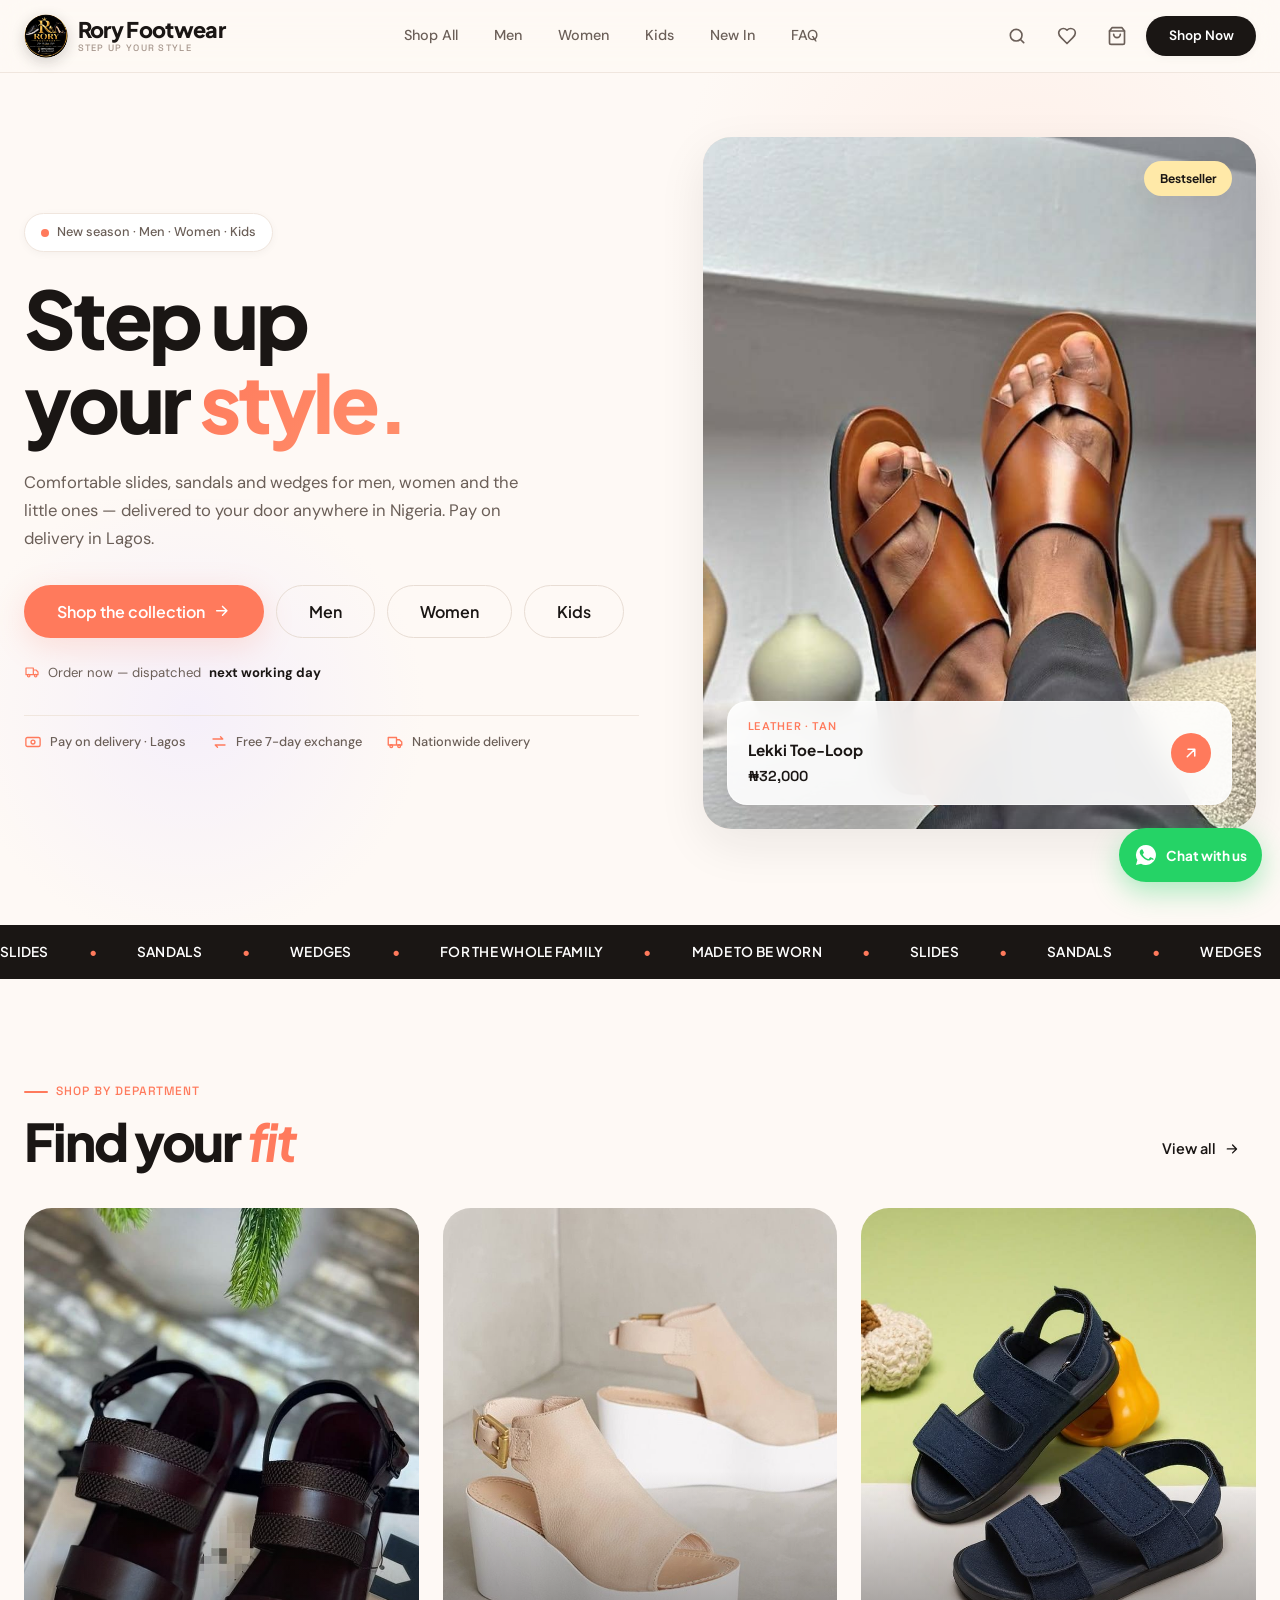
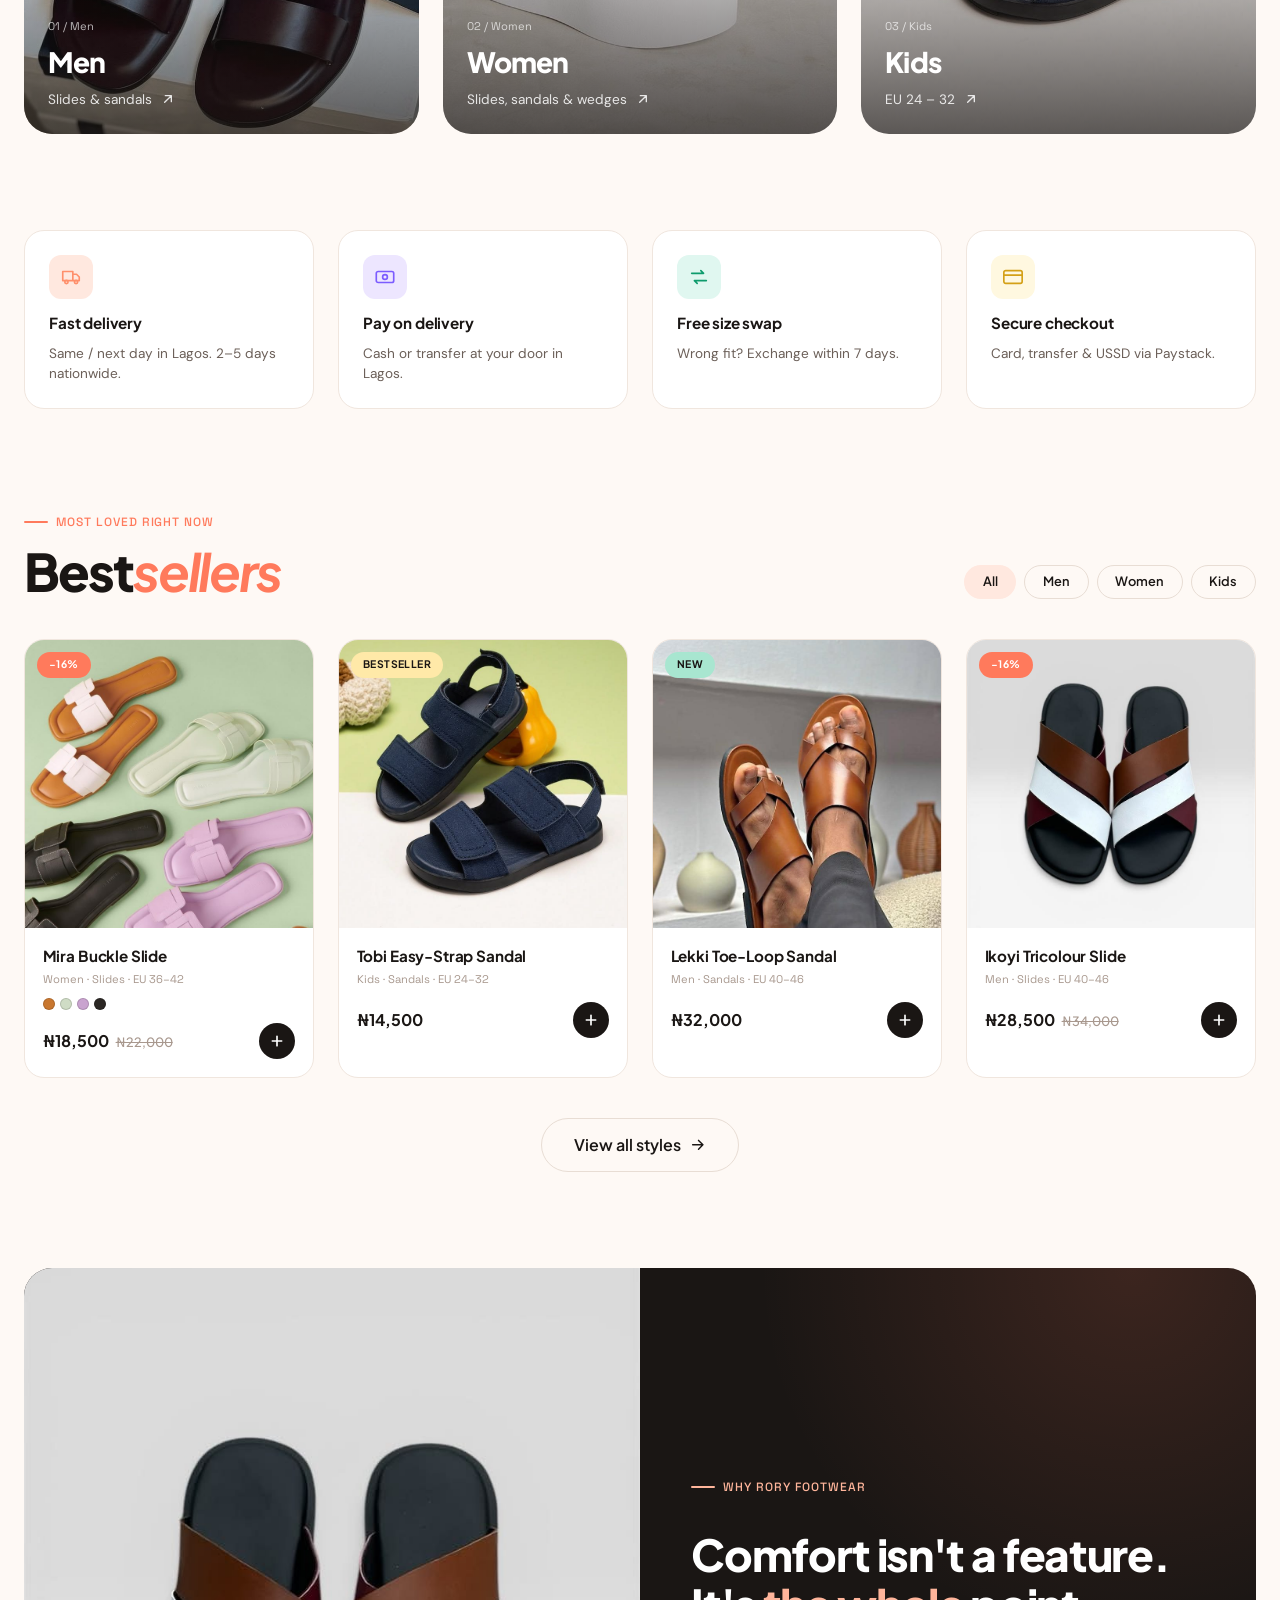
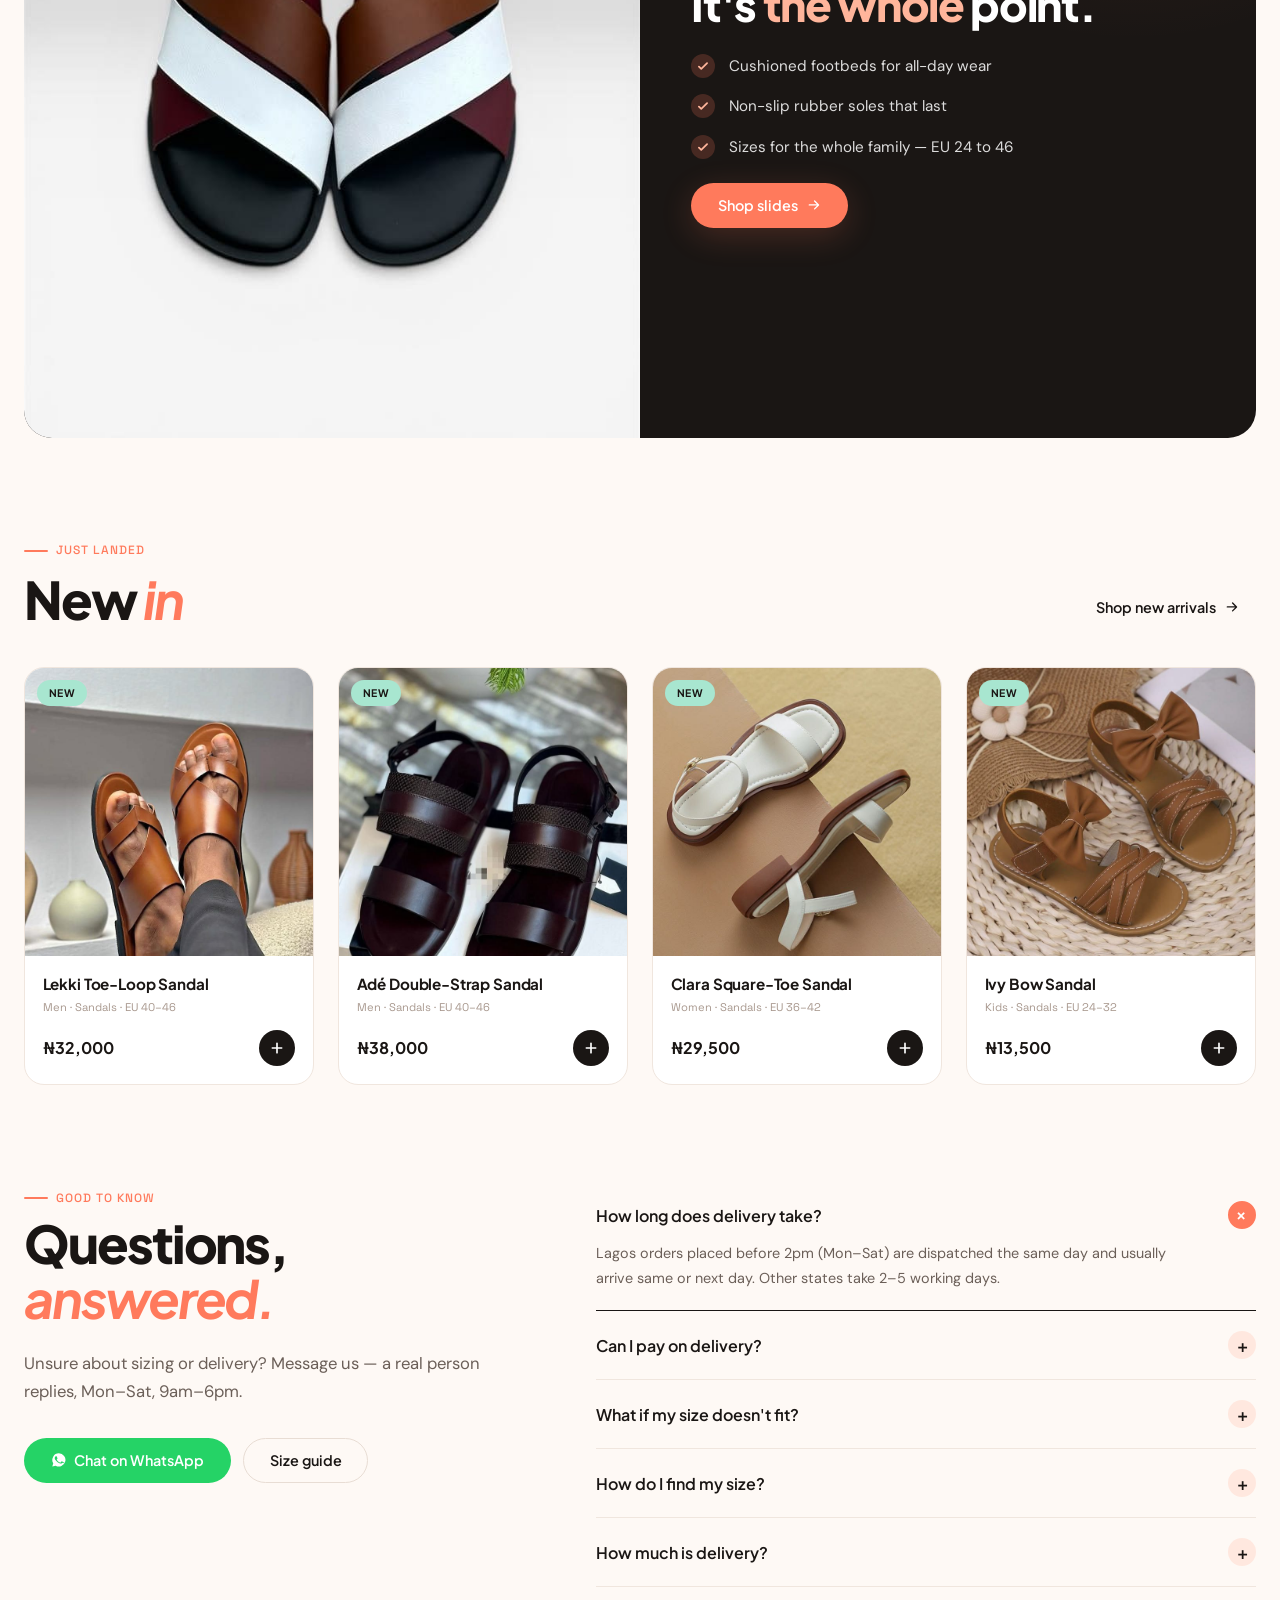
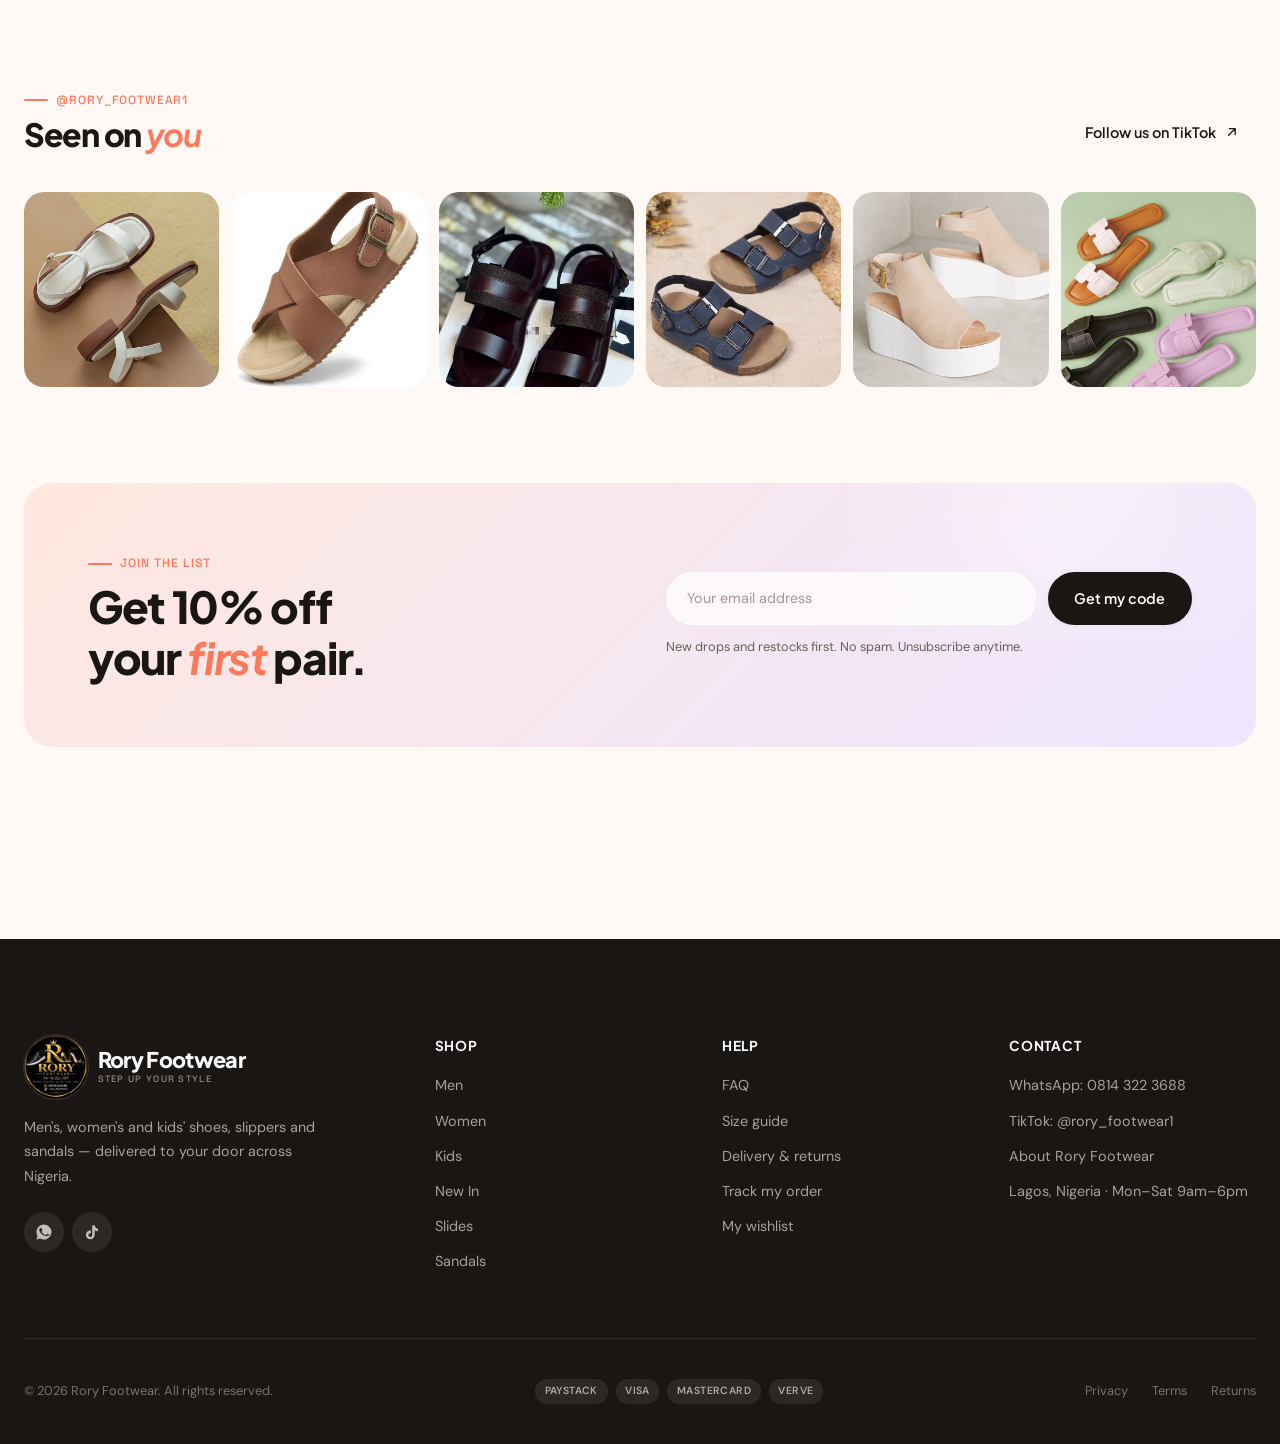
==== index.html @ bfbcd56b "doneee" ====
<!DOCTYPE html>
<html lang="en">
<head>
  <meta charset="utf-8">
  <meta name="viewport" content="width=device-width, initial-scale=1, viewport-fit=cover">
  <title>Rory Footwear — Step Up Your Style | Shoes, Slippers & Sandals in Lagos</title>
  <meta name="description" content="Rory Footwear — men's, women's and kids' shoes, slippers and sandals. Pay on delivery in Lagos, nationwide delivery and free 7-day size exchange.">
  <meta name="theme-color" content="#fef9f5">
  <meta property="og:title" content="Rory Footwear — Step Up Your Style">
  <meta property="og:description" content="Slides, sandals and wedges. Pay on delivery in Lagos.">
  <meta property="og:image" content="assets/img/logo-512.png">
  <link rel="icon" href="assets/img/favicon.png" type="image/png">
  <link rel="apple-touch-icon" href="assets/img/apple-touch-icon.png">
  <link rel="preconnect" href="https://fonts.googleapis.com">
  <link rel="preconnect" href="https://fonts.gstatic.com" crossorigin>
  <link href="https://fonts.googleapis.com/css2?family=Plus+Jakarta+Sans:wght@400;500;600;700;800&family=DM+Sans:ital,opsz,wght@0,9..40,300..700;1,9..40,300..700&family=Space+Grotesk:wght@400;500;600;700&display=swap" rel="stylesheet">
  <link rel="preload" as="image" href="assets/img/products/lekki-toeloop.jpg">
  <style>
    /* ============================================
       DESIGN TOKENS
       ============================================ */
    :root {
      /* Colors — warm, cute, modern */
      --bg: #fef9f5;
      --bg-alt: #fff5ee;
      --surface: #ffffff;
      --surface-hover: #fffaf7;
      --ink: #1a1614;
      --ink-soft: #6b5f58;
      --ink-muted: #a8988e;
      --rule: #f0e6de;
      --rule-strong: #e8ddd4;

      --peach: #ffb59b;
      --peach-soft: #ffe8df;
      --peach-deep: #ff8f6b;
      --coral: #ff7a5c;
      --coral-soft: #ffe3da;
      --lavender: #c9b6ff;
      --lavender-soft: #ede6ff;
      --mint: #a8e6d0;
      --mint-soft: #e0f7f0;
      --butter: #ffe9a8;
      --butter-soft: #fff8e0;

      --accent: var(--coral);
      --accent-hover: #ff6344;

      /* Typography */
      --font-display: 'Plus Jakarta Sans', sans-serif;
      --font-body: 'DM Sans', sans-serif;
      --font-mono: 'Space Grotesk', monospace;

      /* Spacing */
      --space-xs: 0.5rem;
      --space-sm: 1rem;
      --space-md: 1.5rem;
      --space-lg: 2.5rem;
      --space-xl: 4rem;
      --space-2xl: 6rem;

      /* Radii */
      --radius-sm: 0.75rem;
      --radius: 1.25rem;
      --radius-lg: 1.75rem;
      --radius-full: 999px;

      /* Shadows */
      --shadow-sm: 0 2px 8px rgba(26, 22, 20, 0.04);
      --shadow: 0 8px 24px rgba(26, 22, 20, 0.06);
      --shadow-lg: 0 16px 48px rgba(26, 22, 20, 0.08);
      --shadow-glow: 0 8px 32px rgba(255, 122, 92, 0.2);
    }

    /* ============================================
       RESET & BASE
       ============================================ */
    *, *::before, *::after {
      box-sizing: border-box;
      margin: 0;
      padding: 0;
    }

    html {
      scroll-behavior: smooth;
      -webkit-text-size-adjust: 100%;
    }

    body {
      font-family: var(--font-body);
      background: var(--bg);
      color: var(--ink);
      line-height: 1.6;
      -webkit-font-smoothing: antialiased;
      -moz-osx-font-smoothing: grayscale;
      overflow-x: hidden;
    }

    img {
      display: block;
      max-width: 100%;
      height: auto;
    }

    a {
      color: inherit;
      text-decoration: none;
    }

    button, input {
      font: inherit;
      color: inherit;
      border: none;
      background: none;
    }

    button { cursor: pointer; }

    ul { list-style: none; }

    .sr-only {
      position: absolute;
      width: 1px;
      height: 1px;
      padding: 0;
      margin: -1px;
      overflow: hidden;
      clip: rect(0,0,0,0);
      white-space: nowrap;
      border: 0;
    }

    .container {
      width: 100%;
      max-width: 1320px;
      margin: 0 auto;
      padding: 0 var(--space-md);
    }

    /* ============================================
       TYPOGRAPHY
       ============================================ */
    .display {
      font-family: var(--font-display);
      font-weight: 800;
      letter-spacing: -0.04em;
      line-height: 1.05;
    }

    .h1 { font-size: clamp(2.75rem, 7vw, 5.5rem); }
    .h2 { font-size: clamp(2rem, 4.5vw, 3.25rem); }
    .h3 { font-size: clamp(1.5rem, 3vw, 2rem); }

    .lead {
      font-size: clamp(1rem, 1.3vw, 1.15rem);
      color: var(--ink-soft);
      line-height: 1.7;
      max-width: 55ch;
    }

    .eyebrow {
      font-family: var(--font-mono);
      font-size: 0.75rem;
      font-weight: 500;
      letter-spacing: 0.08em;
      text-transform: uppercase;
      color: var(--accent);
      margin-bottom: 0.5rem;
      display: inline-flex;
      align-items: center;
      gap: 0.5rem;
    }

    .eyebrow::before {
      content: '';
      width: 1.5rem;
      height: 2px;
      background: var(--accent);
      border-radius: 1px;
    }

    em {
      font-family: var(--font-display);
      font-style: italic;
      font-weight: 700;
      color: var(--accent);
    }

    /* ============================================
       NAVBAR
       ============================================ */
    .navbar {
      position: sticky;
      top: 0;
      z-index: 100;
      background: rgba(254, 249, 245, 0.85);
      backdrop-filter: blur(20px) saturate(1.8);
      -webkit-backdrop-filter: blur(20px) saturate(1.8);
      border-bottom: 1px solid var(--rule);
      transition: box-shadow 0.3s;
    }

    .navbar.scrolled {
      box-shadow: var(--shadow-sm);
    }

    .nav-inner {
      display: flex;
      align-items: center;
      justify-content: space-between;
      height: 72px;
      max-width: 1320px;
      margin: 0 auto;
      padding: 0 var(--space-md);
    }

    .nav-brand {
      display: flex;
      align-items: center;
      gap: 0.6rem;
      font-family: var(--font-display);
      font-weight: 800;
      font-size: 1.35rem;
      letter-spacing: -0.03em;
      color: var(--ink);
    }

    .nav-brand-mark {
      width: 36px;
      height: 36px;
      border-radius: var(--radius-sm);
      background: linear-gradient(135deg, var(--coral), var(--peach));
      display: grid;
      place-items: center;
      color: #fff;
      font-size: 1rem;
      font-weight: 800;
      box-shadow: var(--shadow-glow);
    }

    .nav-links {
      display: flex;
      align-items: center;
      gap: 0.25rem;
    }

    .nav-link {
      padding: 0.5rem 1rem;
      border-radius: var(--radius-full);
      font-size: 0.9rem;
      font-weight: 500;
      color: var(--ink-soft);
      transition: all 0.2s;
      position: relative;
    }

    .nav-link:hover {
      color: var(--ink);
      background: var(--peach-soft);
    }

    .nav-link.active {
      color: var(--ink);
      font-weight: 600;
    }

    .nav-actions {
      display: flex;
      align-items: center;
      gap: 0.5rem;
    }

    .nav-icon-btn {
      width: 42px;
      height: 42px;
      border-radius: var(--radius-full);
      display: grid;
      place-items: center;
      color: var(--ink-soft);
      transition: all 0.2s;
      position: relative;
    }

    .nav-icon-btn:hover {
      background: var(--peach-soft);
      color: var(--ink);
    }

    .nav-cart-badge {
      position: absolute;
      top: 6px;
      right: 6px;
      width: 18px;
      height: 18px;
      border-radius: 50%;
      background: var(--coral);
      color: #fff;
      font-size: 0.6rem;
      font-weight: 700;
      display: grid;
      place-items: center;
      border: 2px solid var(--bg);
    }

    .nav-cta {
      padding: 0.6rem 1.4rem;
      border-radius: var(--radius-full);
      background: var(--ink);
      color: #fff;
      font-size: 0.85rem;
      font-weight: 600;
      transition: all 0.2s;
      box-shadow: var(--shadow-sm);
    }

    .nav-cta:hover {
      background: var(--accent);
      transform: translateY(-1px);
      box-shadow: var(--shadow-glow);
    }

    .nav-hamburger {
      display: none;
      width: 42px;
      height: 42px;
      border-radius: var(--radius-full);
      place-items: center;
      color: var(--ink);
      transition: background 0.2s;
    }

    .nav-hamburger:hover {
      background: var(--peach-soft);
    }

    /* Mobile nav */
    .nav-mobile {
      display: none;
      position: fixed;
      top: 72px;
      left: 0;
      right: 0;
      background: var(--surface);
      border-bottom: 1px solid var(--rule);
      padding: var(--space-md);
      flex-direction: column;
      gap: 0.25rem;
      box-shadow: var(--shadow-lg);
      z-index: 99;
      transform: translateY(-10px);
      opacity: 0;
      pointer-events: none;
      transition: all 0.25s;
    }

    .nav-mobile.open {
      transform: translateY(0);
      opacity: 1;
      pointer-events: auto;
    }

    .nav-mobile .nav-link {
      padding: 0.85rem 1rem;
      font-size: 1rem;
      border-radius: var(--radius-sm);
    }

    .nav-mobile .nav-cta {
      text-align: center;
      margin-top: 0.5rem;
      padding: 0.85rem;
    }

    /* ============================================
       BUTTONS
       ============================================ */
    .btn {
      display: inline-flex;
      align-items: center;
      justify-content: center;
      gap: 0.5rem;
      padding: 0.8rem 1.6rem;
      border-radius: var(--radius-full);
      font-family: var(--font-display);
      font-weight: 600;
      font-size: 0.9rem;
      border: 1.5px solid transparent;
      transition: all 0.25s cubic-bezier(0.34, 1.56, 0.64, 1);
      cursor: pointer;
      white-space: nowrap;
      line-height: 1.2;
    }

    .btn svg {
      width: 1.1em;
      height: 1.1em;
      flex-shrink: 0;
      transition: transform 0.25s;
    }

    .btn:hover svg {
      transform: translateX(3px);
    }

    .btn-primary {
      background: var(--ink);
      color: #fff;
      box-shadow: var(--shadow-sm);
    }

    .btn-primary:hover {
      background: var(--accent);
      transform: translateY(-2px);
      box-shadow: var(--shadow-glow);
    }

    .btn-accent {
      background: var(--coral);
      color: #fff;
      box-shadow: var(--shadow-glow);
    }

    .btn-accent:hover {
      background: var(--accent-hover);
      transform: translateY(-2px) scale(1.02);
    }

    .btn-outline {
      background: transparent;
      color: var(--ink);
      border-color: var(--rule-strong);
    }

    .btn-outline:hover {
      background: var(--ink);
      color: #fff;
      border-color: var(--ink);
      transform: translateY(-2px);
    }

    .btn-soft {
      background: var(--peach-soft);
      color: var(--ink);
    }

    .btn-soft:hover {
      background: var(--peach);
      transform: translateY(-2px);
    }

    .btn-lg {
      padding: 1rem 2rem;
      font-size: 1rem;
    }

    .btn-sm {
      padding: 0.5rem 1.1rem;
      font-size: 0.8rem;
    }

    /* ============================================
       HERO
       ============================================ */
    .hero {
      padding: var(--space-xl) 0 var(--space-2xl);
      position: relative;
      overflow: hidden;
    }

    .hero::before {
      content: '';
      position: absolute;
      top: -20%;
      right: -10%;
      width: 60%;
      height: 80%;
      background: radial-gradient(circle, var(--peach-soft) 0%, transparent 70%);
      opacity: 0.6;
      pointer-events: none;
      z-index: 0;
    }

    .hero::after {
      content: '';
      position: absolute;
      bottom: 0;
      left: -5%;
      width: 40%;
      height: 50%;
      background: radial-gradient(circle, var(--lavender-soft) 0%, transparent 70%);
      opacity: 0.5;
      pointer-events: none;
      z-index: 0;
    }

    .hero-grid {
      display: grid;
      grid-template-columns: 1fr 0.9fr;
      gap: clamp(2rem, 5vw, 5rem);
      align-items: center;
      position: relative;
      z-index: 1;
    }

    .hero-content {
      display: flex;
      flex-direction: column;
      gap: var(--space-md);
    }

    .hero-badge {
      display: inline-flex;
      align-items: center;
      gap: 0.5rem;
      padding: 0.5rem 1rem;
      border-radius: var(--radius-full);
      background: var(--surface);
      border: 1px solid var(--rule);
      font-size: 0.8rem;
      font-weight: 500;
      color: var(--ink-soft);
      box-shadow: var(--shadow-sm);
      width: fit-content;
    }

    .hero-badge-dot {
      width: 8px;
      height: 8px;
      border-radius: 50%;
      background: var(--coral);
      animation: pulse 2s infinite;
    }

    @keyframes pulse {
      0%, 100% { opacity: 1; transform: scale(1); }
      50% { opacity: 0.5; transform: scale(0.8); }
    }

    .hero-title {
      font-family: var(--font-display);
      font-weight: 800;
      font-size: clamp(2.75rem, 6.5vw, 5rem);
      line-height: 1.05;
      letter-spacing: -0.04em;
      color: var(--ink);
    }

    .hero-title .accent-word {
      background: linear-gradient(135deg, var(--coral), var(--peach-deep));
      -webkit-background-clip: text;
      -webkit-text-fill-color: transparent;
      background-clip: text;
    }

    .hero-subtitle {
      font-size: clamp(1rem, 1.3vw, 1.15rem);
      color: var(--ink-soft);
      line-height: 1.7;
      max-width: 48ch;
    }

    .hero-ctas {
      display: flex;
      flex-wrap: wrap;
      gap: 0.75rem;
      margin-top: var(--space-xs);
    }

    .hero-trust {
      display: flex;
      flex-wrap: wrap;
      gap: 1.5rem;
      padding-top: var(--space-sm);
      border-top: 1px solid var(--rule);
      margin-top: var(--space-xs);
    }

    .hero-trust-item {
      display: flex;
      align-items: center;
      gap: 0.5rem;
      font-size: 0.8rem;
      font-weight: 500;
      color: var(--ink-soft);
    }

    .hero-trust-item svg {
      width: 18px;
      height: 18px;
      color: var(--accent);
      flex-shrink: 0;
    }

    .hero-visual {
      position: relative;
    }

    .hero-image-wrap {
      position: relative;
      border-radius: var(--radius-lg);
      overflow: hidden;
      aspect-ratio: 4/5;
      background: var(--peach-soft);
      box-shadow: var(--shadow-lg);
    }

    .hero-image-wrap img {
      width: 100%;
      height: 100%;
      object-fit: cover;
      transition: transform 0.6s cubic-bezier(0.34, 1.56, 0.64, 1);
    }

    .hero-image-wrap:hover img {
      transform: scale(1.04);
    }

    .hero-float-card {
      position: absolute;
      bottom: 1.5rem;
      left: 1.5rem;
      right: 1.5rem;
      background: rgba(255, 255, 255, 0.9);
      backdrop-filter: blur(16px);
      -webkit-backdrop-filter: blur(16px);
      border-radius: var(--radius);
      padding: 1rem 1.25rem;
      display: flex;
      align-items: center;
      justify-content: space-between;
      box-shadow: var(--shadow);
      border: 1px solid rgba(255, 255, 255, 0.5);
    }

    .hero-float-card .info {
      display: flex;
      flex-direction: column;
      gap: 0.15rem;
    }

    .hero-float-card .label {
      font-size: 0.7rem;
      font-weight: 600;
      letter-spacing: 0.06em;
      text-transform: uppercase;
      color: var(--accent);
    }

    .hero-float-card .name {
      font-family: var(--font-display);
      font-weight: 700;
      font-size: 0.95rem;
      color: var(--ink);
    }

    .hero-float-card .price {
      font-family: var(--font-mono);
      font-weight: 600;
      font-size: 0.9rem;
      color: var(--ink);
    }

    .hero-float-card .go-btn {
      width: 40px;
      height: 40px;
      border-radius: 50%;
      background: var(--coral);
      color: #fff;
      display: grid;
      place-items: center;
      transition: all 0.2s;
      flex-shrink: 0;
    }

    .hero-float-card .go-btn:hover {
      background: var(--accent-hover);
      transform: scale(1.1) rotate(-45deg);
    }

    .hero-floating-badge {
      position: absolute;
      top: 1.5rem;
      right: 1.5rem;
      padding: 0.5rem 1rem;
      border-radius: var(--radius-full);
      background: var(--butter);
      color: var(--ink);
      font-family: var(--font-display);
      font-weight: 700;
      font-size: 0.75rem;
      box-shadow: var(--shadow);
      animation: float 3s ease-in-out infinite;
    }

    @keyframes float {
      0%, 100% { transform: translateY(0); }
      50% { transform: translateY(-6px); }
    }

    /* ============================================
       MARQUEE BAND
       ============================================ */
    .marquee {
      background: var(--ink);
      color: #fff;
      padding: 0.9rem 0;
      overflow: hidden;
      white-space: nowrap;
      position: relative;
    }

    .marquee-track {
      display: inline-flex;
      gap: 2.5rem;
      animation: marquee 30s linear infinite;
      padding-right: 2.5rem;
      font-family: var(--font-display);
      font-weight: 600;
      font-size: 0.85rem;
      letter-spacing: 0.02em;
      text-transform: uppercase;
    }

    .marquee-track .dot {
      color: var(--coral);
    }

    @keyframes marquee {
      0% { transform: translateX(0); }
      100% { transform: translateX(-50%); }
    }

    /* ============================================
       SECTION HEADERS
       ============================================ */
    .section {
      padding: var(--space-2xl) 0;
    }

    .section-header {
      display: flex;
      flex-wrap: wrap;
      justify-content: space-between;
      align-items: flex-end;
      gap: var(--space-md);
      margin-bottom: var(--space-lg);
    }

    .section-header .h2 {
      margin-top: 0.25rem;
    }

    .link-arrow {
      display: inline-flex;
      align-items: center;
      gap: 0.5rem;
      font-family: var(--font-display);
      font-weight: 600;
      font-size: 0.9rem;
      color: var(--ink);
      padding: 0.5rem 1rem;
      border-radius: var(--radius-full);
      transition: all 0.2s;
    }

    .link-arrow:hover {
      background: var(--peach-soft);
      gap: 0.75rem;
    }

    .link-arrow svg {
      width: 1.1em;
      height: 1.1em;
    }

    /* ============================================
       CATEGORIES
       ============================================ */
    .cats-grid {
      display: grid;
      grid-template-columns: repeat(3, 1fr);
      gap: var(--space-md);
    }

    .cat-card {
      position: relative;
      border-radius: var(--radius-lg);
      overflow: hidden;
      aspect-ratio: 3/4;
      background: var(--peach-soft);
      display: block;
      transition: transform 0.3s cubic-bezier(0.34, 1.56, 0.64, 1);
    }

    .cat-card:hover {
      transform: translateY(-6px);
    }

    .cat-card img {
      width: 100%;
      height: 100%;
      object-fit: cover;
      transition: transform 0.5s;
    }

    .cat-card:hover img {
      transform: scale(1.06);
    }

    .cat-overlay {
      position: absolute;
      inset: 0;
      background: linear-gradient(to top, rgba(26, 22, 20, 0.7) 0%, transparent 50%);
      display: flex;
      flex-direction: column;
      justify-content: flex-end;
      padding: 1.5rem;
      color: #fff;
    }

    .cat-overlay .num {
      font-family: var(--font-mono);
      font-size: 0.7rem;
      opacity: 0.7;
      margin-bottom: 0.25rem;
    }

    .cat-overlay h3 {
      font-family: var(--font-display);
      font-weight: 800;
      font-size: 1.75rem;
      letter-spacing: -0.03em;
      margin-bottom: 0.25rem;
    }

    .cat-overlay .sub {
      font-size: 0.85rem;
      opacity: 0.85;
      display: flex;
      align-items: center;
      gap: 0.5rem;
    }

    .cat-overlay .sub svg {
      width: 16px;
      height: 16px;
      transition: transform 0.2s;
    }

    .cat-card:hover .sub svg {
      transform: translateX(4px);
    }

    /* ============================================
       PROPS
       ============================================ */
    .props-grid {
      display: grid;
      grid-template-columns: repeat(4, 1fr);
      gap: var(--space-md);
    }

    .prop-card {
      background: var(--surface);
      border-radius: var(--radius);
      padding: 1.5rem;
      display: flex;
      flex-direction: column;
      gap: 0.5rem;
      border: 1px solid var(--rule);
      transition: all 0.25s;
    }

    .prop-card:hover {
      transform: translateY(-4px);
      box-shadow: var(--shadow);
      border-color: var(--peach);
    }

    .prop-icon {
      width: 44px;
      height: 44px;
      border-radius: var(--radius-sm);
      display: grid;
      place-items: center;
      margin-bottom: 0.25rem;
    }

    .prop-icon svg {
      width: 22px;
      height: 22px;
    }

    .prop-icon.peach { background: var(--peach-soft); color: var(--peach-deep); }
    .prop-icon.lavender { background: var(--lavender-soft); color: #7c5cff; }
    .prop-icon.mint { background: var(--mint-soft); color: #0d9b6c; }
    .prop-icon.butter { background: var(--butter-soft); color: #d4a017; }

    .prop-card h4 {
      font-family: var(--font-display);
      font-weight: 700;
      font-size: 0.95rem;
      letter-spacing: -0.01em;
    }

    .prop-card p {
      font-size: 0.85rem;
      color: var(--ink-soft);
      line-height: 1.5;
    }

    /* ============================================
       PRODUCT CARDS
       ============================================ */
    .products-grid {
      display: grid;
      grid-template-columns: repeat(4, 1fr);
      gap: var(--space-md);
    }

    .product-card {
      background: var(--surface);
      border-radius: var(--radius);
      overflow: hidden;
      border: 1px solid var(--rule);
      transition: all 0.3s cubic-bezier(0.34, 1.56, 0.64, 1);
      display: flex;
      flex-direction: column;
    }

    .product-card:hover {
      transform: translateY(-6px);
      box-shadow: var(--shadow-lg);
      border-color: var(--peach);
    }

    .product-media {
      position: relative;
      aspect-ratio: 1;
      overflow: hidden;
      background: var(--peach-soft);
    }

    .product-media img {
      width: 100%;
      height: 100%;
      object-fit: cover;
      transition: transform 0.5s;
    }

    .product-card:hover .product-media img {
      transform: scale(1.06);
    }

    .product-tag {
      position: absolute;
      top: 0.75rem;
      left: 0.75rem;
      padding: 0.3rem 0.75rem;
      border-radius: var(--radius-full);
      font-family: var(--font-display);
      font-size: 0.65rem;
      font-weight: 700;
      letter-spacing: 0.04em;
      text-transform: uppercase;
      background: var(--butter);
      color: var(--ink);
    }

    .product-tag.new { background: var(--mint); }
    .product-tag.hot { background: var(--coral); color: #fff; }

    .product-wish {
      position: absolute;
      top: 0.75rem;
      right: 0.75rem;
      width: 36px;
      height: 36px;
      border-radius: 50%;
      background: rgba(255, 255, 255, 0.9);
      backdrop-filter: blur(8px);
      display: grid;
      place-items: center;
      color: var(--ink-soft);
      transition: all 0.2s;
      opacity: 0;
      transform: translateY(-4px);
    }

    .product-card:hover .product-wish {
      opacity: 1;
      transform: translateY(0);
    }

    .product-wish:hover {
      background: var(--coral);
      color: #fff;
      transform: scale(1.1);
    }

    .product-info {
      padding: 1rem 1.1rem 1.15rem;
      display: flex;
      flex-direction: column;
      gap: 0.2rem;
      flex: 1;
    }

    .product-name {
      font-family: var(--font-display);
      font-weight: 700;
      font-size: 0.95rem;
      letter-spacing: -0.01em;
      color: var(--ink);
    }

    .product-meta {
      font-family: var(--font-mono);
      font-size: 0.7rem;
      color: var(--ink-muted);
    }

    .product-bottom {
      display: flex;
      align-items: center;
      justify-content: space-between;
      margin-top: 0.6rem;
    }

    .product-price {
      font-family: var(--font-display);
      font-weight: 700;
      font-size: 1rem;
      color: var(--ink);
    }

    .product-add {
      width: 36px;
      height: 36px;
      border-radius: 50%;
      background: var(--ink);
      color: #fff;
      display: grid;
      place-items: center;
      transition: all 0.2s;
    }

    .product-add:hover {
      background: var(--coral);
      transform: scale(1.1) rotate(90deg);
    }

    /* ============================================
       FEATURE / MANIFESTO
       ============================================ */
    .feature {
      background: var(--ink);
      border-radius: var(--radius-lg);
      overflow: hidden;
      display: grid;
      grid-template-columns: 1fr 1fr;
      align-items: center;
      color: #fff;
      position: relative;
    }

    .feature::before {
      content: '';
      position: absolute;
      top: -50%;
      right: -20%;
      width: 60%;
      height: 100%;
      background: radial-gradient(circle, rgba(255, 122, 92, 0.15) 0%, transparent 70%);
      pointer-events: none;
    }

    .feature-media {
      aspect-ratio: 4/5;
      overflow: hidden;
    }

    .feature-media img {
      width: 100%;
      height: 100%;
      object-fit: cover;
    }

    .feature-copy {
      padding: clamp(2rem, 4vw, 3.5rem);
      display: flex;
      flex-direction: column;
      gap: var(--space-md);
      position: relative;
      z-index: 1;
    }

    .feature-copy .eyebrow {
      color: var(--peach);
    }

    .feature-copy .eyebrow::before {
      background: var(--peach);
    }

    .feature-quote {
      font-family: var(--font-display);
      font-weight: 800;
      font-size: clamp(1.75rem, 3.5vw, 2.75rem);
      line-height: 1.15;
      letter-spacing: -0.03em;
    }

    .feature-quote .highlight {
      color: var(--peach);
    }

    .feature-list {
      display: flex;
      flex-direction: column;
      gap: 1rem;
    }

    .feature-list li {
      display: flex;
      align-items: center;
      gap: 0.85rem;
      font-size: 0.95rem;
      color: rgba(255, 255, 255, 0.85);
    }

    .feature-list .check {
      width: 24px;
      height: 24px;
      border-radius: 50%;
      background: rgba(255, 122, 92, 0.2);
      display: grid;
      place-items: center;
      flex-shrink: 0;
      color: var(--peach);
    }

    .feature-list .check svg {
      width: 14px;
      height: 14px;
    }

    /* ============================================
       FAQ
       ============================================ */
    .faq-split {
      display: grid;
      grid-template-columns: 1fr 1.3fr;
      gap: clamp(2rem, 5vw, 4rem);
      align-items: start;
    }

    .faq-list {
      display: flex;
      flex-direction: column;
    }

    .faq-item {
      border-bottom: 1px solid var(--rule);
      padding: 1.25rem 0;
      transition: border-color 0.2s;
    }

    .faq-item[open] {
      border-color: var(--ink);
    }

    .faq-item summary {
      display: flex;
      align-items: center;
      justify-content: space-between;
      gap: 1rem;
      font-family: var(--font-display);
      font-weight: 600;
      font-size: 1rem;
      cursor: pointer;
      list-style: none;
      color: var(--ink);
    }

    .faq-item summary::-webkit-details-marker { display: none; }

    .faq-item summary .plus {
      width: 28px;
      height: 28px;
      border-radius: 50%;
      background: var(--peach-soft);
      display: grid;
      place-items: center;
      flex-shrink: 0;
      transition: all 0.25s;
      color: var(--ink);
      font-size: 1.1rem;
      line-height: 1;
    }

    .faq-item[open] summary .plus {
      background: var(--coral);
      color: #fff;
      transform: rotate(45deg);
    }

    .faq-item p {
      margin-top: 0.75rem;
      color: var(--ink-soft);
      font-size: 0.9rem;
      line-height: 1.7;
      max-width: 60ch;
    }

    /* ============================================
       UGC
       ============================================ */
    .ugc-grid {
      display: grid;
      grid-template-columns: repeat(6, 1fr);
      gap: 0.75rem;
    }

    .ugc-item {
      border-radius: var(--radius);
      overflow: hidden;
      aspect-ratio: 1;
      background: var(--peach-soft);
      position: relative;
      display: block;
    }

    .ugc-item img {
      width: 100%;
      height: 100%;
      object-fit: cover;
      transition: transform 0.4s;
    }

    .ugc-item:hover img {
      transform: scale(1.08);
    }

    .ugc-item::after {
      content: '';
      position: absolute;
      inset: 0;
      background: rgba(26, 22, 20, 0.2);
      opacity: 0;
      transition: opacity 0.3s;
    }

    .ugc-item:hover::after {
      opacity: 1;
    }

    .ugc-item .ig-icon {
      position: absolute;
      bottom: 0.75rem;
      right: 0.75rem;
      width: 28px;
      height: 28px;
      color: #fff;
      opacity: 0;
      transform: translateY(4px);
      transition: all 0.3s;
      z-index: 1;
    }

    .ugc-item:hover .ig-icon {
      opacity: 1;
      transform: translateY(0);
    }

    /* ============================================
       NEWSLETTER
       ============================================ */
    .newsletter {
      background: linear-gradient(135deg, var(--peach-soft) 0%, var(--lavender-soft) 100%);
      border-radius: var(--radius-lg);
      padding: clamp(2rem, 5vw, 4rem);
      display: grid;
      grid-template-columns: 1fr 1fr;
      gap: clamp(2rem, 4vw, 4rem);
      align-items: center;
      position: relative;
      overflow: hidden;
    }

    .newsletter::before {
      content: '';
      position: absolute;
      top: -40%;
      right: -10%;
      width: 50%;
      height: 100%;
      background: radial-gradient(circle, rgba(255, 255, 255, 0.4) 0%, transparent 70%);
      pointer-events: none;
    }

    .newsletter-content {
      position: relative;
      z-index: 1;
    }

    .newsletter h2 {
      font-family: var(--font-display);
      font-weight: 800;
      font-size: clamp(1.75rem, 3.5vw, 2.75rem);
      line-height: 1.15;
      letter-spacing: -0.03em;
      color: var(--ink);
    }

    .newsletter h2 em {
      color: var(--coral);
    }

    .newsletter-form-wrap {
      position: relative;
      z-index: 1;
    }

    .newsletter-form {
      display: flex;
      gap: 0.75rem;
      margin-bottom: 0.75rem;
    }

    .newsletter-input {
      flex: 1;
      padding: 0.9rem 1.3rem;
      border-radius: var(--radius-full);
      border: 1.5px solid rgba(255, 255, 255, 0.6);
      background: rgba(255, 255, 255, 0.7);
      backdrop-filter: blur(8px);
      font-size: 0.9rem;
      outline: none;
      transition: all 0.2s;
      color: var(--ink);
    }

    .newsletter-input::placeholder {
      color: var(--ink-muted);
    }

    .newsletter-input:focus {
      border-color: var(--coral);
      background: #fff;
      box-shadow: 0 0 0 4px rgba(255, 122, 92, 0.15);
    }

    .newsletter-note {
      font-size: 0.8rem;
      color: var(--ink-soft);
    }

    /* ============================================
       FOOTER
       ============================================ */
    .footer {
      background: var(--ink);
      color: rgba(255, 255, 255, 0.8);
      padding: var(--space-2xl) 0 var(--space-lg);
      margin-top: var(--space-2xl);
    }

    .footer-grid {
      display: grid;
      grid-template-columns: 1.5fr 1fr 1fr 1fr;
      gap: var(--space-lg);
      margin-bottom: var(--space-xl);
    }

    .footer-brand {
      display: flex;
      flex-direction: column;
      gap: var(--space-sm);
    }

    .footer-brand .nav-brand {
      color: #fff;
    }

    .footer-brand p {
      font-size: 0.9rem;
      color: rgba(255, 255, 255, 0.6);
      line-height: 1.7;
      max-width: 30ch;
    }

    .footer-socials {
      display: flex;
      gap: 0.5rem;
      margin-top: 0.5rem;
    }

    .footer-social {
      width: 40px;
      height: 40px;
      border-radius: 50%;
      background: rgba(255, 255, 255, 0.08);
      display: grid;
      place-items: center;
      transition: all 0.2s;
      color: rgba(255, 255, 255, 0.7);
    }

    .footer-social:hover {
      background: var(--coral);
      color: #fff;
      transform: translateY(-3px);
    }

    .footer-social svg {
      width: 18px;
      height: 18px;
    }

    .footer-col h4 {
      font-family: var(--font-display);
      font-weight: 700;
      font-size: 0.85rem;
      letter-spacing: 0.06em;
      text-transform: uppercase;
      color: #fff;
      margin-bottom: 1rem;
    }

    .footer-col ul {
      display: flex;
      flex-direction: column;
      gap: 0.6rem;
    }

    .footer-col a {
      font-size: 0.9rem;
      color: rgba(255, 255, 255, 0.6);
      transition: color 0.2s;
      display: inline-flex;
      align-items: center;
      gap: 0.4rem;
    }

    .footer-col a:hover {
      color: var(--peach);
    }

    .footer-bottom {
      display: flex;
      flex-wrap: wrap;
      justify-content: space-between;
      align-items: center;
      gap: 1rem;
      padding-top: var(--space-lg);
      border-top: 1px solid rgba(255, 255, 255, 0.1);
      font-size: 0.8rem;
      color: rgba(255, 255, 255, 0.4);
    }

    .footer-bottom-links {
      display: flex;
      gap: 1.5rem;
    }

    .footer-bottom-links a {
      color: rgba(255, 255, 255, 0.4);
      transition: color 0.2s;
    }

    .footer-bottom-links a:hover {
      color: var(--peach);
    }

    .payment-badges {
      display: flex;
      gap: 0.5rem;
      align-items: center;
    }

    .payment-badge {
      padding: 0.25rem 0.6rem;
      border-radius: var(--radius-sm);
      background: rgba(255, 255, 255, 0.08);
      font-size: 0.65rem;
      font-weight: 600;
      letter-spacing: 0.04em;
      color: rgba(255, 255, 255, 0.6);
    }

    /* ============================================
       RESPONSIVE
       ============================================ */
    @media (max-width: 1024px) {
      .hero-grid { grid-template-columns: 1fr; gap: var(--space-lg); }
      .hero-visual { max-width: 520px; margin: 0 auto; width: 100%; }
      .cats-grid { grid-template-columns: repeat(3, 1fr); }
      .products-grid { grid-template-columns: repeat(3, 1fr); }
      .props-grid { grid-template-columns: repeat(2, 1fr); }
      .feature { grid-template-columns: 1fr; }
      .feature-media { aspect-ratio: 16/9; max-height: 380px; }
      .faq-split { grid-template-columns: 1fr; gap: var(--space-lg); }
      .ugc-grid { grid-template-columns: repeat(3, 1fr); }
      .newsletter { grid-template-columns: 1fr; gap: var(--space-lg); }
      .footer-grid { grid-template-columns: 1fr 1fr; gap: var(--space-lg); }
    }

    @media (max-width: 768px) {
      .nav-links { display: none; }
      .nav-cta { display: none; }
      .nav-hamburger { display: grid; }
      .nav-mobile { display: flex; }

      .cats-grid { grid-template-columns: 1fr; max-width: 440px; margin: 0 auto; }
      .products-grid { grid-template-columns: repeat(2, 1fr); }
      .props-grid { grid-template-columns: 1fr; }
      .ugc-grid { grid-template-columns: repeat(2, 1fr); }
      .section-header { flex-direction: column; align-items: flex-start; }
      .hero-ctas .btn { flex: 1; }
      .newsletter-form { flex-direction: column; }
      .newsletter-form .btn { width: 100%; }
      .footer-grid { grid-template-columns: 1fr; gap: var(--space-lg); }
      .footer-bottom { flex-direction: column; text-align: center; }
      .footer-bottom-links { flex-wrap: wrap; justify-content: center; }
    }

    @media (max-width: 480px) {
      .products-grid { grid-template-columns: 1fr; max-width: 360px; margin: 0 auto; }
      .ugc-grid { grid-template-columns: 1fr 1fr; }
      .hero-trust { flex-direction: column; gap: 0.75rem; }
      .hero-float-card { flex-direction: column; gap: 0.75rem; align-items: flex-start; }
      .hero-float-card .go-btn { position: absolute; top: 1rem; right: 1rem; }
    }
  </style>
  <link rel="stylesheet" href="assets/css/styles.css">
  <script src="assets/js/data.js" defer></script>
  <script src="assets/js/pages.js" defer></script>
  <script src="assets/js/app.js" defer></script>
</head>
<body data-page="home">

  <!-- ============================================
       NAVBAR
       ============================================ -->
  <nav class="navbar" id="navbar">
    <div class="nav-inner">
      <a href="index.html" class="nav-brand" aria-label="Rory Footwear home">
        <img class="nav-brand-logo" src="assets/img/logo-160.png" alt="" width="44" height="44"><span class="nav-brand-text">Rory Footwear<small>Step up your style</small></span>
      </a>

      <div class="nav-links">
        <a href="shop.html" class="nav-link">Shop All</a>
        <a href="shop.html?g=men" class="nav-link">Men</a>
        <a href="shop.html?g=women" class="nav-link">Women</a>
        <a href="shop.html?g=kids" class="nav-link">Kids</a>
        <a href="shop.html?tag=new" class="nav-link">New In</a>
        <a href="index.html#faq" class="nav-link">FAQ</a>
      </div>

      <div class="nav-actions">
        <button class="nav-icon-btn" aria-label="Search" data-open="searchPanel">
          <svg viewBox="0 0 24 24" width="20" height="20" fill="none" stroke="currentColor" stroke-width="2" stroke-linecap="round" stroke-linejoin="round"><circle cx="11" cy="11" r="7"/><path d="m20 20-3.5-3.5"/></svg>
        </button>
        <a class="nav-icon-btn" href="shop.html?wish=1" aria-label="Wishlist">
          <svg viewBox="0 0 24 24" width="20" height="20" fill="none" stroke="currentColor" stroke-width="2" stroke-linecap="round" stroke-linejoin="round"><path d="M19 14c1.5-1.5 3-3.4 3-5.5A5.5 5.5 0 0 0 16.5 3c-1.8 0-3 .5-4.5 2-1.5-1.5-2.7-2-4.5-2A5.5 5.5 0 0 0 2 8.5c0 2.1 1.5 4 3 5.5l7 7Z"/></svg>
          <span id="wishCount" hidden>0</span>
        </a>
        <button class="nav-icon-btn" aria-label="Open cart" data-open="cartDrawer">
          <svg viewBox="0 0 24 24" width="20" height="20" fill="none" stroke="currentColor" stroke-width="2" stroke-linecap="round" stroke-linejoin="round"><path d="M6 2 3 6v14a2 2 0 0 0 2 2h14a2 2 0 0 0 2-2V6l-3-4Z"/><path d="M3 6h18"/><path d="M16 10a4 4 0 0 1-8 0"/></svg>
          <span class="nav-cart-badge" hidden>0</span>
        </button>
        <a href="shop.html" class="nav-cta">Shop Now</a>
        <button class="nav-hamburger" id="navHamburger" aria-label="Menu">
          <svg viewBox="0 0 24 24" width="22" height="22" fill="none" stroke="currentColor" stroke-width="2" stroke-linecap="round"><path d="M3 6h18M3 12h18M3 18h18"/></svg>
        </button>
      </div>
    </div>

    <div class="nav-mobile" id="navMobile">
      <a href="shop.html" class="nav-link">Shop All</a>
      <a href="shop.html?g=men" class="nav-link">Men</a>
      <a href="shop.html?g=women" class="nav-link">Women</a>
      <a href="shop.html?g=kids" class="nav-link">Kids</a>
      <a href="shop.html?tag=new" class="nav-link">New In</a>
      <a href="index.html#faq" class="nav-link">FAQ</a>
      <a href="shop.html?wish=1" class="nav-link">My wishlist</a>
      <a href="https://wa.me/2348143223688?text=Hi%20Rory%20Footwear%21" class="nav-link" target="_blank" rel="noopener">WhatsApp us · 0814 322 3688</a>
      <a href="shop.html" class="nav-cta">Shop Now</a>
    </div>
  </nav>

  <main>
    <!-- ============================================
         HERO
         ============================================ -->
    <section class="hero">
      <div class="container">
        <div class="hero-grid">
          <div class="hero-content">
            <span class="hero-badge">
              <span class="hero-badge-dot"></span>
              New season · Men · Women · Kids
            </span>

            <h1 class="hero-title">
              Step up<br>
              your <span class="accent-word">style.</span>
            </h1>

            <p class="hero-subtitle">
              Comfortable slides, sandals and wedges for men, women and the little ones — delivered to your door anywhere in Nigeria. Pay on delivery in Lagos.
            </p>

            <div class="hero-ctas">
              <a href="shop.html" class="btn btn-accent btn-lg">
                Shop the collection
                <svg viewBox="0 0 24 24" fill="none" stroke="currentColor" stroke-width="2" stroke-linecap="round" stroke-linejoin="round"><path d="M5 12h14M13 6l6 6-6 6"/></svg>
              </a>
              <a href="shop.html?g=men" class="btn btn-outline btn-lg">Men</a>
              <a href="shop.html?g=women" class="btn btn-outline btn-lg">Women</a>
              <a href="shop.html?g=kids" class="btn btn-outline btn-lg">Kids</a>
            </div>
            <p class="hero-dispatch" id="heroDispatch"></p>

            <div class="hero-trust">
              <span class="hero-trust-item">
                <svg viewBox="0 0 24 24" fill="none" stroke="currentColor" stroke-width="1.8"><rect x="2.5" y="6" width="19" height="12" rx="2"/><circle cx="12" cy="12" r="2.6"/></svg>
                Pay on delivery · Lagos
              </span>
              <span class="hero-trust-item">
                <svg viewBox="0 0 24 24" fill="none" stroke="currentColor" stroke-width="1.8" stroke-linecap="round" stroke-linejoin="round"><path d="M4 8h13l-3-3M20 16H7l3 3"/></svg>
                Free 7-day exchange
              </span>
              <span class="hero-trust-item">
                <svg viewBox="0 0 24 24" fill="none" stroke="currentColor" stroke-width="1.8" stroke-linejoin="round"><path d="M3 6h11v10H3zM14 9h4l3 3v4h-7"/><circle cx="7" cy="17.5" r="1.8"/><circle cx="17.5" cy="17.5" r="1.8"/></svg>
                Nationwide delivery
              </span>
            </div>
          </div>

          <div class="hero-visual">
            <div class="hero-image-wrap">
              <img src="assets/img/products/lekki-toeloop.jpg" alt="Man wearing tan leather toe-loop sandals" fetchpriority="high">
              <span class="hero-floating-badge">Bestseller</span>
              <a class="hero-float-card" href="product.html?id=lekki-toeloop">
                <div class="info">
                  <span class="label">Leather · Tan</span>
                  <span class="name">Lekki Toe-Loop</span>
                  <span class="price">₦32,000</span>
                </div>
                <span class="go-btn">
                  <svg viewBox="0 0 24 24" width="18" height="18" fill="none" stroke="currentColor" stroke-width="2" stroke-linecap="round" stroke-linejoin="round"><path d="M7 17 17 7M8 7h9v9"/></svg>
                </span>
              </a>
            </div>
          </div>
        </div>
      </div>
    </section>

    <!-- ============================================
         MARQUEE
         ============================================ -->
    <div class="marquee" aria-hidden="true">
      <div class="marquee-track">
        <span>Slides</span><span class="dot">•</span>
        <span>Sandals</span><span class="dot">•</span>
        <span>Wedges</span><span class="dot">•</span>
        <span>For the whole family</span><span class="dot">•</span>
        <span>Made to be worn</span><span class="dot">•</span>
        <span>Slides</span><span class="dot">•</span>
        <span>Sandals</span><span class="dot">•</span>
        <span>Wedges</span><span class="dot">•</span>
        <span>For the whole family</span><span class="dot">•</span>
        <span>Made to be worn</span><span class="dot">•</span>
      </div>
    </div>

    <!-- ============================================
         CATEGORIES
         ============================================ -->
    <section class="section">
      <div class="container">
        <div class="section-header">
          <div>
            <p class="eyebrow">Shop by department</p>
            <h2 class="display h2">Find your <em>fit</em></h2>
          </div>
          <a href="shop.html" class="link-arrow">
            View all
            <svg viewBox="0 0 24 24" fill="none" stroke="currentColor" stroke-width="2" stroke-linecap="round" stroke-linejoin="round"><path d="M5 12h14M13 6l6 6-6 6"/></svg>
          </a>
        </div>

        <div class="cats-grid">
          <a href="shop.html?g=men" class="cat-card">
            <img src="assets/img/products/ade-strap.jpg" alt="Men's espresso leather strap sandals" loading="lazy">
            <div class="cat-overlay">
              <span class="num">01 / Men</span>
              <h3>Men</h3>
              <span class="sub">
                Slides & sandals
                <svg viewBox="0 0 24 24" fill="none" stroke="currentColor" stroke-width="2" stroke-linecap="round" stroke-linejoin="round"><path d="M7 17 17 7M8 7h9v9"/></svg>
              </span>
            </div>
          </a>

          <a href="shop.html?g=women" class="cat-card">
            <img src="assets/img/products/nova-wedge.jpg" alt="Women's nude platform wedges" loading="lazy">
            <div class="cat-overlay">
              <span class="num">02 / Women</span>
              <h3>Women</h3>
              <span class="sub">
                Slides, sandals & wedges
                <svg viewBox="0 0 24 24" fill="none" stroke="currentColor" stroke-width="2" stroke-linecap="round" stroke-linejoin="round"><path d="M7 17 17 7M8 7h9v9"/></svg>
              </span>
            </div>
          </a>

          <a href="shop.html?g=kids" class="cat-card">
            <img src="assets/img/products/tobi-velcro.jpg" alt="Kids' navy easy-strap sandals" loading="lazy">
            <div class="cat-overlay">
              <span class="num">03 / Kids</span>
              <h3>Kids</h3>
              <span class="sub">
                EU 24 – 32
                <svg viewBox="0 0 24 24" fill="none" stroke="currentColor" stroke-width="2" stroke-linecap="round" stroke-linejoin="round"><path d="M7 17 17 7M8 7h9v9"/></svg>
              </span>
            </div>
          </a>
        </div>
      </div>
    </section>

    <!-- ============================================
         PROPS
         ============================================ -->
    <section class="section" style="padding-top: 0;">
      <div class="container">
        <div class="props-grid">
          <div class="prop-card">
            <div class="prop-icon peach">
              <svg viewBox="0 0 24 24" fill="none" stroke="currentColor" stroke-width="1.8" stroke-linejoin="round"><path d="M3 6h11v10H3zM14 9h4l3 3v4h-7"/><circle cx="7" cy="17.5" r="1.8"/><circle cx="17.5" cy="17.5" r="1.8"/></svg>
            </div>
            <h4>Fast delivery</h4>
            <p>Same / next day in Lagos. 2–5 days nationwide.</p>
          </div>

          <div class="prop-card">
            <div class="prop-icon lavender">
              <svg viewBox="0 0 24 24" fill="none" stroke="currentColor" stroke-width="1.8" stroke-linecap="round" stroke-linejoin="round"><rect x="2.5" y="6" width="19" height="12" rx="2"/><circle cx="12" cy="12" r="2.6"/></svg>
            </div>
            <h4>Pay on delivery</h4>
            <p>Cash or transfer at your door in Lagos.</p>
          </div>

          <div class="prop-card">
            <div class="prop-icon mint">
              <svg viewBox="0 0 24 24" fill="none" stroke="currentColor" stroke-width="1.8" stroke-linecap="round" stroke-linejoin="round"><path d="M4 8h13l-3-3M20 16H7l3 3"/></svg>
            </div>
            <h4>Free size swap</h4>
            <p>Wrong fit? Exchange within 7 days.</p>
          </div>

          <div class="prop-card">
            <div class="prop-icon butter">
              <svg viewBox="0 0 24 24" fill="none" stroke="currentColor" stroke-width="1.8" stroke-linecap="round" stroke-linejoin="round"><rect x="2" y="5" width="20" height="14" rx="2"/><path d="M2 10h20"/></svg>
            </div>
            <h4>Secure checkout</h4>
            <p>Card, transfer & USSD via Paystack.</p>
          </div>
        </div>
      </div>
    </section>

    <!-- ============================================
         BESTSELLERS
         ============================================ -->
    <section class="section" style="padding-top: 0;">
      <div class="container">
        <div class="section-header">
          <div>
            <p class="eyebrow">Most loved right now</p>
            <h2 class="display h2">Best<em>sellers</em></h2>
          </div>
          <div class="tabs" role="group" aria-label="Filter bestsellers" style="display:flex;gap:0.5rem;flex-wrap:wrap;">
            <button class="btn btn-sm btn-soft" data-tab="all" aria-pressed="true">All</button>
            <button class="btn btn-sm btn-outline" data-tab="men" aria-pressed="false">Men</button>
            <button class="btn btn-sm btn-outline" data-tab="women" aria-pressed="false">Women</button>
            <button class="btn btn-sm btn-outline" data-tab="kids" aria-pressed="false">Kids</button>
          </div>
        </div>

        <div class="products-grid" id="bestGrid"></div>

        <div style="display:flex;justify-content:center;margin-top:var(--space-lg)">
          <a href="shop.html" class="btn btn-outline btn-lg" id="bestAll">
            View all styles
            <svg viewBox="0 0 24 24" fill="none" stroke="currentColor" stroke-width="2" stroke-linecap="round" stroke-linejoin="round"><path d="M5 12h14M13 6l6 6-6 6"/></svg>
          </a>
        </div>
      </div>
    </section>

    <!-- ============================================
         MANIFESTO / FEATURE
         ============================================ -->
    <section class="section" id="about" style="padding-top: 0;">
      <div class="container">
        <div class="feature">
          <div class="feature-media">
            <img src="assets/img/products/ikoyi-slide.jpg" alt="Tricolour leather slides in cognac, white and wine" loading="lazy">
          </div>
          <div class="feature-copy">
            <p class="eyebrow">Why Rory Footwear</p>
            <p class="feature-quote">
              Comfort isn't a feature.<br>
              It's <span class="highlight">the whole</span> point.
            </p>
            <ul class="feature-list">
              <li>
                <span class="check">
                  <svg viewBox="0 0 24 24" fill="none" stroke="currentColor" stroke-width="3" stroke-linecap="round" stroke-linejoin="round"><path d="M5 13l4 4L19 7"/></svg>
                </span>
                Cushioned footbeds for all-day wear
              </li>
              <li>
                <span class="check">
                  <svg viewBox="0 0 24 24" fill="none" stroke="currentColor" stroke-width="3" stroke-linecap="round" stroke-linejoin="round"><path d="M5 13l4 4L19 7"/></svg>
                </span>
                Non-slip rubber soles that last
              </li>
              <li>
                <span class="check">
                  <svg viewBox="0 0 24 24" fill="none" stroke="currentColor" stroke-width="3" stroke-linecap="round" stroke-linejoin="round"><path d="M5 13l4 4L19 7"/></svg>
                </span>
                Sizes for the whole family — EU 24 to 46
              </li>
            </ul>
            <div>
              <a href="shop.html?c=slides" class="btn btn-accent">
                Shop slides
                <svg viewBox="0 0 24 24" fill="none" stroke="currentColor" stroke-width="2" stroke-linecap="round" stroke-linejoin="round"><path d="M5 12h14M13 6l6 6-6 6"/></svg>
              </a>
            </div>
          </div>
        </div>
      </div>
    </section>

    <!-- ============================================
         NEW IN
         ============================================ -->
    <section class="section" style="padding-top: 0;">
      <div class="container">
        <div class="section-header">
          <div>
            <p class="eyebrow">Just landed</p>
            <h2 class="display h2">New <em>in</em></h2>
          </div>
          <a href="shop.html?tag=new" class="link-arrow">
            Shop new arrivals
            <svg viewBox="0 0 24 24" fill="none" stroke="currentColor" stroke-width="2" stroke-linecap="round" stroke-linejoin="round"><path d="M5 12h14M13 6l6 6-6 6"/></svg>
          </a>
        </div>

        <div class="products-grid" id="newGrid"></div>
      </div>
    </section>

    <!-- ============================================
         FAQ
         ============================================ -->
    <section class="section" id="faq" style="padding-top: 0;">
      <div class="container">
        <div class="faq-split">
          <div>
            <p class="eyebrow">Good to know</p>
            <h2 class="display h2">Questions,<br><em>answered.</em></h2>
            <p class="lead" style="margin: 1.5rem 0 2rem;">
              Unsure about sizing or delivery? Message us — a real person replies, Mon–Sat, 9am–6pm.
            </p>
            <div style="display:flex;flex-wrap:wrap;gap:0.75rem;">
              <a class="btn" href="https://wa.me/2348143223688?text=Hi%20Rory%20Footwear%21%20I%20have%20a%20question." target="_blank" rel="noopener" id="faqWa" style="background:#25D366;color:#fff;">
                <svg viewBox="0 0 24 24" width="18" height="18" fill="currentColor"><path d="M12 2a10 10 0 0 0-8.6 15.1L2 22l5-1.3A10 10 0 1 0 12 2Zm5.3 14.3c-.2.6-1.3 1.2-1.8 1.2-.5.1-1 .1-1.7-.1-.4-.1-1-.3-1.7-.6-3-1.3-5-4.3-5.2-4.5-.1-.2-1.2-1.6-1.2-3s.8-2.1 1-2.4c.3-.3.6-.4.8-.4h.6c.2 0 .5-.1.7.5.3.7.9 2.3 1 2.4.1.2.1.4 0 .6-.3.5-.6.8-.8 1-.2.2-.4.4-.2.7.2.3 1 1.6 2.1 2.6 1.4 1.2 2.6 1.6 3 1.8.4.1.6.1.8-.1.2-.2 1-1.1 1.2-1.5.2-.4.5-.3.8-.2.3.1 2 .9 2.3 1.1.3.2.5.3.6.4 0 .2 0 .8-.3 1.2Z"/></svg>
                Chat on WhatsApp
              </a>
              <button class="btn btn-outline" data-sizeguide>Size guide</button>
            </div>
          </div>

          <div class="faq-list">
            <details class="faq-item" open>
              <summary>How long does delivery take?<span class="plus">+</span></summary>
              <p>Lagos orders placed before 2pm (Mon–Sat) are dispatched the same day and usually arrive same or next day. Other states take 2–5 working days.</p>
            </details>
            <details class="faq-item">
              <summary>Can I pay on delivery?<span class="plus">+</span></summary>
              <p>Yes — pay on delivery (cash or transfer) is available for all Lagos addresses. Outside Lagos, pay securely online with card, bank transfer or USSD via Paystack.</p>
            </details>
            <details class="faq-item">
              <summary>What if my size doesn't fit?<span class="plus">+</span></summary>
              <p>We'll exchange your size free within 7 days of delivery, as long as the pair is unworn and in its original packaging. Just message us on WhatsApp.</p>
            </details>
            <details class="faq-item">
              <summary>How do I find my size?<span class="plus">+</span></summary>
              <p>Our styles fit true to EU size. Measure your foot in cm and check the size guide. Between sizes? Go up half a size — or a full size for kids.</p>
            </details>
            <details class="faq-item">
              <summary>How much is delivery?<span class="plus">+</span></summary>
              <p>Lagos from ₦2,500, free on orders over ₦50,000. Other states from ₦4,500. You'll see the exact fee at checkout before you pay.</p>
            </details>
          </div>
        </div>
      </div>
    </section>

    <!-- ============================================
         UGC
         ============================================ -->
    <section class="section" style="padding-top: 0;">
      <div class="container">
        <div class="section-header" style="border-bottom: none; padding-bottom: 0;">
          <div>
            <p class="eyebrow">@rory_footwear1</p>
            <h2 class="display h3">Seen on <em>you</em></h2>
          </div>
          <a class="link-arrow" href="https://www.tiktok.com/@rory_footwear1" target="_blank" rel="noopener">
            Follow us on TikTok
            <svg viewBox="0 0 24 24" fill="none" stroke="currentColor" stroke-width="2" stroke-linecap="round" stroke-linejoin="round"><path d="M7 17 17 7M8 7h9v9"/></svg>
          </a>
        </div>

        <div class="ugc-grid">
          <a href="product.html?id=clara-sandal" class="ugc-item">
            <img src="assets/img/products/clara-sandal.jpg" alt="Clara sandal" loading="lazy">
            <svg class="ig-icon" viewBox="0 0 24 24" fill="currentColor"><path d="M16.6 5.8a4.3 4.3 0 0 1-1-2.8h-3.3v13.1a2.6 2.6 0 0 1-2.6 2.6 2.6 2.6 0 0 1 0-5.2c.3 0 .5 0 .8.1V10a5.9 5.9 0 0 0-.8-.1 5.9 5.9 0 1 0 5.9 5.9V9.5a7.6 7.6 0 0 0 4.4 1.4V7.6a4.3 4.3 0 0 1-3.4-1.8Z"/></svg>
          </a>
          <a href="product.html?id=kemi-cross" class="ugc-item">
            <img src="assets/img/products/kemi-cross.jpg" alt="Kemi cross-strap" loading="lazy">
            <svg class="ig-icon" viewBox="0 0 24 24" fill="currentColor"><path d="M16.6 5.8a4.3 4.3 0 0 1-1-2.8h-3.3v13.1a2.6 2.6 0 0 1-2.6 2.6 2.6 2.6 0 0 1 0-5.2c.3 0 .5 0 .8.1V10a5.9 5.9 0 0 0-.8-.1 5.9 5.9 0 1 0 5.9 5.9V9.5a7.6 7.6 0 0 0 4.4 1.4V7.6a4.3 4.3 0 0 1-3.4-1.8Z"/></svg>
          </a>
          <a href="product.html?id=ade-strap" class="ugc-item">
            <img src="assets/img/products/ade-strap.jpg" alt="Adé sandal" loading="lazy">
            <svg class="ig-icon" viewBox="0 0 24 24" fill="currentColor"><path d="M16.6 5.8a4.3 4.3 0 0 1-1-2.8h-3.3v13.1a2.6 2.6 0 0 1-2.6 2.6 2.6 2.6 0 0 1 0-5.2c.3 0 .5 0 .8.1V10a5.9 5.9 0 0 0-.8-.1 5.9 5.9 0 1 0 5.9 5.9V9.5a7.6 7.6 0 0 0 4.4 1.4V7.6a4.3 4.3 0 0 1-3.4-1.8Z"/></svg>
          </a>
          <a href="product.html?id=junior-buckle" class="ugc-item">
            <img src="assets/img/products/junior-buckle.jpg" alt="Junior double-buckle" loading="lazy">
            <svg class="ig-icon" viewBox="0 0 24 24" fill="currentColor"><path d="M16.6 5.8a4.3 4.3 0 0 1-1-2.8h-3.3v13.1a2.6 2.6 0 0 1-2.6 2.6 2.6 2.6 0 0 1 0-5.2c.3 0 .5 0 .8.1V10a5.9 5.9 0 0 0-.8-.1 5.9 5.9 0 1 0 5.9 5.9V9.5a7.6 7.6 0 0 0 4.4 1.4V7.6a4.3 4.3 0 0 1-3.4-1.8Z"/></svg>
          </a>
          <a href="product.html?id=nova-wedge" class="ugc-item">
            <img src="assets/img/products/nova-wedge.jpg" alt="Nova wedge" loading="lazy">
            <svg class="ig-icon" viewBox="0 0 24 24" fill="currentColor"><path d="M16.6 5.8a4.3 4.3 0 0 1-1-2.8h-3.3v13.1a2.6 2.6 0 0 1-2.6 2.6 2.6 2.6 0 0 1 0-5.2c.3 0 .5 0 .8.1V10a5.9 5.9 0 0 0-.8-.1 5.9 5.9 0 1 0 5.9 5.9V9.5a7.6 7.6 0 0 0 4.4 1.4V7.6a4.3 4.3 0 0 1-3.4-1.8Z"/></svg>
          </a>
          <a href="product.html?id=mira-slide" class="ugc-item">
            <img src="assets/img/products/mira-slide.jpg" alt="Mira slide" loading="lazy">
            <svg class="ig-icon" viewBox="0 0 24 24" fill="currentColor"><path d="M16.6 5.8a4.3 4.3 0 0 1-1-2.8h-3.3v13.1a2.6 2.6 0 0 1-2.6 2.6 2.6 2.6 0 0 1 0-5.2c.3 0 .5 0 .8.1V10a5.9 5.9 0 0 0-.8-.1 5.9 5.9 0 1 0 5.9 5.9V9.5a7.6 7.6 0 0 0 4.4 1.4V7.6a4.3 4.3 0 0 1-3.4-1.8Z"/></svg>
          </a>
        </div>
      </div>
    </section>

    <!-- ============================================
         NEWSLETTER
         ============================================ -->
    <section class="section" style="padding-top: 0;">
      <div class="container">
        <div class="newsletter">
          <div class="newsletter-content">
            <p class="eyebrow">Join the list</p>
            <h2>Get 10% off<br>your <em>first</em> pair.</h2>
          </div>
          <div class="newsletter-form-wrap">
            <form class="newsletter-form" id="newsForm" novalidate>
              <label for="newsEmail" class="sr-only">Email address</label>
              <input id="newsEmail" type="email" class="newsletter-input" placeholder="Your email address" autocomplete="email" required>
              <button class="btn btn-primary" type="submit">Get my code</button>
            </form>
            <p class="newsletter-note">New drops and restocks first. No spam. Unsubscribe anytime.</p>
          </div>
        </div>
      </div>
    </section>
  </main>

  <!-- ============================================
       FOOTER
       ============================================ -->
  <footer class="footer">
    <div class="container">
      <div class="footer-grid">
        <div class="footer-brand">
          <a href="index.html" class="nav-brand" aria-label="Rory Footwear home"><img class="nav-brand-logo" src="assets/img/logo-160.png" alt="" width="44" height="44"><span class="nav-brand-text">Rory Footwear<small>Step up your style</small></span></a>
          <p>Men's, women's and kids' shoes, slippers and sandals — delivered to your door across Nigeria.</p>
          <div class="footer-socials">
            <a href="https://wa.me/2348143223688?text=Hi%20Rory%20Footwear%21" class="footer-social" aria-label="WhatsApp" target="_blank" rel="noopener"><svg viewBox="0 0 24 24" fill="currentColor"><path d="M12 2a10 10 0 0 0-8.6 15.1L2 22l5-1.3A10 10 0 1 0 12 2Zm5.3 14.3c-.2.6-1.3 1.2-1.8 1.2-.5.1-1 .1-1.7-.1-.4-.1-1-.3-1.7-.6-3-1.3-5-4.3-5.2-4.5-.1-.2-1.2-1.6-1.2-3s.8-2.1 1-2.4c.3-.3.6-.4.8-.4h.6c.2 0 .5-.1.7.5.3.7.9 2.3 1 2.4.1.2.1.4 0 .6-.3.5-.6.8-.8 1-.2.2-.4.4-.2.7.2.3 1 1.6 2.1 2.6 1.4 1.2 2.6 1.6 3 1.8.4.1.6.1.8-.1.2-.2 1-1.1 1.2-1.5.2-.4.5-.3.8-.2.3.1 2 .9 2.3 1.1.3.2.5.3.6.4 0 .2 0 .8-.3 1.2Z"/></svg></a>
            <a href="https://www.tiktok.com/@rory_footwear1" class="footer-social" aria-label="TikTok" target="_blank" rel="noopener"><svg viewBox="0 0 24 24" fill="currentColor"><path d="M16.6 5.8a4.3 4.3 0 0 1-1-2.8h-3.3v13.1a2.6 2.6 0 0 1-2.6 2.6 2.6 2.6 0 0 1 0-5.2c.3 0 .5 0 .8.1V10a5.9 5.9 0 0 0-.8-.1 5.9 5.9 0 1 0 5.9 5.9V9.5a7.6 7.6 0 0 0 4.4 1.4V7.6a4.3 4.3 0 0 1-3.4-1.8Z"/></svg></a>
          </div>
        </div>
        <div class="footer-col">
          <h4>Shop</h4>
          <ul>
            <li><a href="shop.html?g=men">Men</a></li>
            <li><a href="shop.html?g=women">Women</a></li>
            <li><a href="shop.html?g=kids">Kids</a></li>
            <li><a href="shop.html?tag=new">New In</a></li>
            <li><a href="shop.html?c=slides">Slides</a></li>
            <li><a href="shop.html?c=sandals">Sandals</a></li>
          </ul>
        </div>
        <div class="footer-col">
          <h4>Help</h4>
          <ul>
            <li><a href="index.html#faq">FAQ</a></li>
            <li><a href="#" data-sizeguide>Size guide</a></li>
            <li><a href="policies.html#delivery">Delivery &amp; returns</a></li>
            <li><a href="https://wa.me/2348143223688?text=Hi%20Rory%20Footwear%2C%20I%27d%20like%20to%20track%20my%20order.%20My%20order%20number%20is%3A%20" target="_blank" rel="noopener">Track my order</a></li>
            <li><a href="shop.html?wish=1">My wishlist</a></li>
          </ul>
        </div>
        <div class="footer-col">
          <h4>Contact</h4>
          <ul>
            <li><a href="https://wa.me/2348143223688?text=Hi%20Rory%20Footwear%21" target="_blank" rel="noopener">WhatsApp: 0814 322 3688</a></li>
            <li><a href="https://www.tiktok.com/@rory_footwear1" target="_blank" rel="noopener">TikTok: @rory_footwear1</a></li>
            <li><a href="index.html#about">About Rory Footwear</a></li>
            <li><a href="policies.html#contact">Lagos, Nigeria · Mon–Sat 9am–6pm</a></li>
          </ul>
        </div>
      </div>
      <div class="footer-bottom">
        <span>© <span data-year>2026</span> Rory Footwear. All rights reserved.</span>
        <div class="payment-badges">
          <span class="payment-badge">PAYSTACK</span>
          <span class="payment-badge">VISA</span>
          <span class="payment-badge">MASTERCARD</span>
          <span class="payment-badge">VERVE</span>
        </div>
        <div class="footer-bottom-links">
          <a href="policies.html#privacy">Privacy</a>
          <a href="policies.html#terms">Terms</a>
          <a href="policies.html#returns">Returns</a>
        </div>
      </div>
    </div>
  </footer>
</body>
</html>
---- assets/css/styles.css ----
/* =========================================================
   Rory Footwear — shared UI layer
   Cart drawer, search, size guide, toasts, quick-add, logo.
   Uses the design tokens defined in each page's <style>.
   ========================================================= */

/* ---------- Brand logo ---------- */
.nav-brand-logo { width: 44px; height: 44px; border-radius: 50%; object-fit: cover; box-shadow: 0 4px 14px rgba(26,22,20,.18); flex: none; }
.nav-brand-text { display: flex; flex-direction: column; line-height: 1; }
.nav-brand-text small { font-family: var(--font-mono); font-size: .58rem; font-weight: 500; letter-spacing: .14em; text-transform: uppercase; color: var(--ink-muted); margin-top: 4px; }
.footer .nav-brand-logo { width: 64px; height: 64px; box-shadow: 0 0 0 1px rgba(255,255,255,.12); }
.footer .nav-brand-text small { color: rgba(255,255,255,.5); }
@media (max-width: 420px) { .nav-brand-text small { display: none; } .nav-brand-logo { width: 40px; height: 40px; } }

/* ---------- Badges in nav ---------- */
.nav-cart-badge[hidden], #wishCount[hidden] { display: none !important; }
.nav-cart-badge.bump { animation: rfBump .45s cubic-bezier(.34,1.56,.64,1); }
@keyframes rfBump { 40% { transform: scale(1.45); } }
#wishCount { position: absolute; top: 6px; right: 6px; width: 18px; height: 18px; border-radius: 50%; background: var(--ink); color: #fff; font-size: .6rem; font-weight: 700; display: grid; place-items: center; border: 2px solid var(--bg); }
.nav-link.active { background: var(--peach-soft); }

/* ---------- Product card additions ---------- */
.product-card { position: relative; cursor: pointer; }
.product-media > a { display: block; width: 100%; height: 100%; }
.product-name { display: block; }
.product-name:hover { color: var(--accent); }
.product-price s { font-weight: 500; font-size: .8em; color: var(--ink-muted); margin-left: 4px; }
.product-swatches { display: flex; gap: 5px; margin-top: 6px; }
.product-swatches i { width: 12px; height: 12px; border-radius: 50%; box-shadow: inset 0 0 0 1px rgba(0,0,0,.15); }
.product-wish.active { opacity: 1 !important; transform: none !important; background: var(--coral); color: #fff; }
.product-wish.active svg { fill: currentColor; }
@media (hover: none) { .product-wish { opacity: 1 !important; transform: none !important; } }
.product-add { cursor: pointer; }

.qa-pop { position: absolute; left: .6rem; right: .6rem; bottom: .6rem; z-index: 3; background: rgba(255,255,255,.97); backdrop-filter: blur(10px); -webkit-backdrop-filter: blur(10px); border-radius: var(--radius-sm); padding: .75rem; box-shadow: var(--shadow-lg); opacity: 0; transform: translateY(10px); pointer-events: none; transition: opacity .2s, transform .25s cubic-bezier(.34,1.56,.64,1); cursor: default; }
.qa-pop.open { opacity: 1; transform: none; pointer-events: auto; }
.qa-head { display: flex; justify-content: space-between; align-items: center; font-family: var(--font-display); font-weight: 700; font-size: .75rem; margin-bottom: .5rem; }
.qa-x { width: 24px; height: 24px; border-radius: 50%; font-size: 1.1rem; line-height: 1; display: grid; place-items: center; }
.qa-x:hover { background: var(--peach-soft); }
.qa-sizes { display: grid; grid-template-columns: repeat(auto-fill, minmax(36px, 1fr)); gap: .35rem; }
.qa-sizes button { height: 34px; border-radius: .6rem; border: 1.5px solid var(--rule-strong); font-family: var(--font-display); font-weight: 700; font-size: .8rem; transition: all .15s; }
.qa-sizes button:hover:not([disabled]) { background: var(--ink); border-color: var(--ink); color: #fff; }
.qa-sizes button[disabled] { color: var(--ink-muted); text-decoration: line-through; opacity: .55; cursor: not-allowed; }

/* ---------- Overlay / drawer ---------- */
body.rf-lock { overflow: hidden; }
.rf-overlay { position: fixed; inset: 0; background: rgba(26,22,20,.4); backdrop-filter: blur(3px); z-index: 180; opacity: 0; pointer-events: none; transition: opacity .3s; }
.rf-overlay.open { opacity: 1; pointer-events: auto; }
.rf-icon { width: 40px; height: 40px; border-radius: 50%; display: grid; place-items: center; transition: background .2s; flex: none; }
.rf-icon:hover { background: var(--peach-soft); }
.rf-drawer { position: fixed; top: 0; right: 0; bottom: 0; z-index: 190; width: min(440px, 100%); background: var(--bg); display: flex; flex-direction: column; transform: translateX(100%); visibility: hidden; transition: transform .4s cubic-bezier(.2,.7,.2,1), visibility 0s linear .4s; border-radius: var(--radius-lg) 0 0 var(--radius-lg); overflow: hidden; }
.rf-drawer.open { transform: none; visibility: visible; box-shadow: -20px 0 60px rgba(26,22,20,.18); transition: transform .4s cubic-bezier(.2,.7,.2,1), visibility 0s; }
@media (max-width: 480px) { .rf-drawer { border-radius: 0; } }
.rf-drawer-head { display: flex; justify-content: space-between; align-items: center; padding: 1.1rem 1.4rem; border-bottom: 1px solid var(--rule); }
.rf-drawer-head h2 { font-family: var(--font-display); font-weight: 800; font-size: 1.2rem; letter-spacing: -.02em; }
.rf-drawer-head h2 span { color: var(--ink-muted); font-weight: 600; font-size: .95rem; }
.rf-drawer-body { flex: 1; overflow-y: auto; padding: 1.1rem 1.4rem; overscroll-behavior: contain; }
.rf-drawer-foot { padding: 1.1rem 1.4rem 1.4rem; background: var(--surface); border-top: 1px solid var(--rule); }
.rf-drawer-foot[hidden] { display: none; }

.rf-ship { background: var(--surface); border: 1px solid var(--rule); border-radius: var(--radius); padding: .9rem 1rem; font-size: .85rem; margin-bottom: 1rem; display: block; }
.rf-ship svg { vertical-align: -3px; }
.rf-bar { height: 7px; border-radius: 99px; background: var(--peach-soft); margin-top: .6rem; overflow: hidden; }
.rf-bar i { display: block; height: 100%; border-radius: inherit; background: linear-gradient(90deg, var(--coral), var(--peach-deep)); transition: width .6s cubic-bezier(.2,.7,.2,1); }
.rf-ship.done { background: var(--mint-soft); border-color: transparent; color: #0d6b4b; }
.rf-ship.done .rf-bar i { background: #0d9b6c; }

.rf-line { display: grid; grid-template-columns: 76px 1fr; gap: .9rem; padding: .9rem 0; border-bottom: 1px solid var(--rule); }
.rf-line-img img { width: 76px; height: 76px; object-fit: cover; border-radius: var(--radius-sm); background: var(--peach-soft); }
.rf-line-top { display: flex; justify-content: space-between; gap: .75rem; font-family: var(--font-display); font-weight: 700; font-size: .9rem; }
.rf-line-top span { white-space: nowrap; }
.rf-line-meta { font-size: .78rem; color: var(--ink-muted); margin: .15rem 0 .55rem; }
.rf-line-actions { display: flex; justify-content: space-between; align-items: center; }
.rf-qty { display: inline-flex; align-items: center; background: var(--surface); border: 1px solid var(--rule-strong); border-radius: 99px; height: 34px; }
.rf-qty button { width: 32px; height: 100%; font-weight: 700; border-radius: 99px; }
.rf-qty button:hover { background: var(--peach-soft); }
.rf-qty span { min-width: 22px; text-align: center; font-weight: 700; font-size: .85rem; }
.rf-remove { font-size: .78rem; color: var(--ink-muted); text-decoration: underline; text-underline-offset: 3px; }
.rf-remove:hover { color: #d63c2f; }
.rf-upsell { margin-top: 1.3rem; }
.rf-upsell h3 { font-family: var(--font-mono); font-size: .7rem; letter-spacing: .08em; text-transform: uppercase; color: var(--ink-muted); margin-bottom: .7rem; font-weight: 500; }
.rf-upsell-row { display: grid; grid-auto-flow: column; grid-auto-columns: 124px; gap: .7rem; overflow-x: auto; padding-bottom: .4rem; scroll-snap-type: x mandatory; }
.rf-upsell-row a { scroll-snap-align: start; display: grid; gap: .3rem; font-size: .78rem; font-weight: 600; }
.rf-upsell-row img { aspect-ratio: 1; object-fit: cover; border-radius: var(--radius-sm); background: var(--peach-soft); transition: transform .3s; }
.rf-upsell-row a:hover img { transform: scale(1.04); }
.rf-upsell-row b { font-family: var(--font-display); font-size: .8rem; }
.rf-totals { display: grid; gap: .45rem; font-size: .88rem; margin-bottom: 1rem; }
.rf-totals > div { display: flex; justify-content: space-between; }
.rf-totals .rf-muted { color: var(--ink-muted); font-size: .8rem; }
.rf-good { color: #0d9b6c; font-weight: 600; }
.rf-grand { font-family: var(--font-display); font-weight: 800; font-size: 1.1rem; padding-top: .55rem; border-top: 1px dashed var(--rule-strong); margin-top: .2rem; }
.btn-block { width: 100%; }
.rf-wa-order { display: flex; align-items: center; justify-content: center; gap: .45rem; margin-top: .7rem; font-size: .82rem; font-weight: 600; color: #128c4a; padding: .55rem; border-radius: 99px; transition: background .2s; }
.rf-wa-order:hover { background: #e9f9ef; }
.rf-trust { display: flex; justify-content: center; flex-wrap: wrap; gap: .4rem 1rem; margin-top: .6rem; font-size: .72rem; color: var(--ink-muted); }
.rf-trust span { display: inline-flex; gap: .3rem; align-items: center; }
.rf-empty { text-align: center; padding: 3rem .5rem; display: grid; gap: .6rem; justify-items: center; }
.rf-empty-ico { width: 72px; height: 72px; border-radius: 50%; background: var(--peach-soft); color: var(--coral); display: grid; place-items: center; margin-bottom: .4rem; }
.rf-empty-ico svg { width: 30px; height: 30px; }
.rf-empty h3 { font-family: var(--font-display); font-weight: 800; font-size: 1.2rem; }
.rf-empty p { color: var(--ink-soft); font-size: .9rem; }
.rf-empty-links { display: flex; gap: .5rem; margin-top: .6rem; flex-wrap: wrap; justify-content: center; }

/* ---------- Search ---------- */
.rf-search { position: fixed; top: 0; left: 0; right: 0; z-index: 190; background: var(--bg); padding: 1.4rem 0 2rem; border-radius: 0 0 var(--radius-lg) var(--radius-lg); transform: translateY(-105%); visibility: hidden; transition: transform .4s cubic-bezier(.2,.7,.2,1), visibility 0s linear .4s; max-height: 90vh; overflow-y: auto; }
.rf-search.open { transform: none; visibility: visible; box-shadow: 0 30px 60px rgba(26,22,20,.15); transition: transform .4s cubic-bezier(.2,.7,.2,1), visibility 0s; }
.rf-search-field { display: flex; align-items: center; gap: .75rem; background: var(--surface); border: 1.5px solid var(--rule-strong); border-radius: 99px; padding: .3rem .4rem .3rem 1.1rem; transition: border-color .2s, box-shadow .2s; }
.rf-search-field:focus-within { border-color: var(--coral); box-shadow: 0 0 0 4px rgba(255,122,92,.14); }
.rf-search-field > svg { color: var(--ink-muted); flex: none; }
.rf-search-field input { flex: 1; min-width: 0; border: 0; outline: 0; background: transparent; font-family: var(--font-display); font-weight: 600; font-size: clamp(1rem, 2.4vw, 1.3rem); padding: .55rem 0; }
.rf-search-tags { display: flex; flex-wrap: wrap; gap: .5rem; margin-top: 1rem; }
.rf-search-tags button { padding: .45rem 1rem; border-radius: 99px; background: var(--peach-soft); font-size: .82rem; font-weight: 600; transition: all .2s; }
.rf-search-tags button:hover { background: var(--ink); color: #fff; }
.rf-search-label { font-family: var(--font-mono); font-size: .7rem; letter-spacing: .08em; text-transform: uppercase; color: var(--ink-muted); margin: 1.4rem 0 .8rem; }
.rf-search-label a { color: var(--accent); text-transform: none; letter-spacing: 0; font-family: var(--font-body); font-weight: 600; font-size: .85rem; }
.rf-search-results { display: grid; grid-template-columns: repeat(auto-fill, minmax(140px, 1fr)); gap: 1rem; }
.rf-search-results p a { color: var(--accent); font-weight: 600; }
.rf-hit { display: grid; gap: .35rem; font-size: .85rem; font-weight: 600; }
.rf-hit img { aspect-ratio: 1; object-fit: cover; border-radius: var(--radius); background: var(--peach-soft); transition: transform .3s; }
.rf-hit:hover img { transform: translateY(-3px); }
.rf-hit b { font-family: var(--font-display); font-size: .85rem; }

/* ---------- Modal ---------- */
.rf-modal { position: fixed; inset: 0; z-index: 200; display: grid; place-items: center; padding: 1rem; background: rgba(26,22,20,.4); backdrop-filter: blur(3px); opacity: 0; pointer-events: none; transition: opacity .25s; }
.rf-modal.open { opacity: 1; pointer-events: auto; }
.rf-modal-card { width: min(560px, 100%); max-height: 88vh; overflow: auto; background: var(--bg); border-radius: var(--radius-lg); padding: 1.6rem; box-shadow: var(--shadow-lg); transform: translateY(14px) scale(.98); transition: transform .3s cubic-bezier(.34,1.56,.64,1); }
.rf-modal.open .rf-modal-card { transform: none; }
.rf-modal-head { display: flex; justify-content: space-between; align-items: center; margin-bottom: .5rem; }
.rf-modal-head h2 { font-family: var(--font-display); font-weight: 800; font-size: 1.5rem; letter-spacing: -.03em; }
.rf-muted { color: var(--ink-soft); font-size: .88rem; }
.rf-table { width: 100%; border-collapse: collapse; margin-top: 1rem; font-size: .88rem; }
.rf-table th, .rf-table td { text-align: left; padding: .6rem .5rem; border-bottom: 1px solid var(--rule); }
.rf-table th { font-family: var(--font-mono); font-size: .7rem; letter-spacing: .06em; text-transform: uppercase; color: var(--ink-muted); font-weight: 500; }
.rf-table tr:hover td { background: var(--peach-soft); }

/* ---------- Toast ---------- */
.rf-toast { position: fixed; left: 50%; bottom: 1.5rem; z-index: 220; transform: translate(-50%, calc(100% + 3rem)); visibility: hidden; background: var(--ink); color: #fff; padding: .75rem 1.2rem; border-radius: 99px; font-size: .88rem; font-weight: 500; box-shadow: var(--shadow-lg); transition: transform .4s cubic-bezier(.34,1.56,.64,1); display: flex; align-items: center; gap: .5rem; max-width: calc(100% - 2rem); }
.rf-toast.show { transform: translate(-50%, 0); visibility: visible; }
.rf-toast a { color: var(--peach); font-weight: 700; text-decoration: underline; }
.rf-toast svg { fill: var(--coral); stroke: var(--coral); }

/* ---------- Floating WhatsApp ---------- */
.rf-wa-float { position: fixed; right: 1.1rem; bottom: 1.1rem; z-index: 150; height: 54px; min-width: 54px; padding: 0 .95rem; border-radius: 99px; background: #25d366; color: #fff; display: inline-flex; align-items: center; justify-content: center; gap: .5rem; font-family: var(--font-display); font-weight: 700; font-size: .85rem; box-shadow: 0 10px 28px rgba(37,211,102,.38); transition: transform .25s cubic-bezier(.34,1.56,.64,1), box-shadow .25s; }
.rf-wa-float:hover { transform: translateY(-3px) scale(1.03); box-shadow: 0 14px 34px rgba(37,211,102,.45); }
.rf-wa-float svg { width: 24px; height: 24px; }
@media (max-width: 768px) { .rf-wa-float span { display: none; } .rf-wa-float { padding: 0; } }
body[data-page="product"] .rf-wa-float { display: none; }

/* ---------- Hero refinements (home) ---------- */
.hero-dispatch { display: inline-flex; align-items: center; gap: .5rem; font-size: .82rem; color: var(--ink-soft); }
.hero-dispatch b { color: var(--ink); }
.hero-dispatch svg { color: var(--accent); }

/* ---------- Reduced motion ---------- */
@media (prefers-reduced-motion: reduce) { *, *::before, *::after { animation: none !important; transition: none !important; scroll-behavior: auto !important; } }

/* ---------- Mobile refinements ---------- */
.nav-brand { white-space: nowrap; }
input[type="search"]::-webkit-search-cancel-button { -webkit-appearance: none; display: none; }
.checkout-header .container { display: flex; align-items: center; justify-content: space-between; gap: .75rem; flex-wrap: nowrap; }
@media (max-width: 768px) {
  .hero-ctas { display: grid !important; grid-template-columns: repeat(3, 1fr); gap: .5rem; }
  .hero-ctas .btn { padding: .8rem .5rem; flex: none; }
  .hero-ctas .btn-accent { grid-column: 1 / -1; }
}
@media (max-width: 480px) {
  .nav-brand { font-size: 1.1rem !important; gap: .5rem !important; }
  .checkout-header .nav-brand-text { font-size: 1rem; }
  .checkout-header .secure { font-size: .65rem; padding: .35rem .6rem; white-space: nowrap; }
  .products-grid { grid-template-columns: repeat(2, minmax(0, 1fr)) !important; max-width: none !important; gap: .75rem !important; }
  .product-info { padding: .7rem .75rem .8rem !important; }
  .product-name { font-size: .85rem !important; line-height: 1.25; }
  .product-meta { font-size: .62rem !important; }
  .product-price { font-size: .9rem !important; }
  .product-add { width: 32px !important; height: 32px !important; flex: none; }
  .product-tag { font-size: .58rem !important; padding: .25rem .55rem !important; }
  .qa-pop { left: .35rem; right: .35rem; bottom: .35rem; padding: .55rem; }
  .qa-sizes { grid-template-columns: repeat(4, 1fr); }
  .qa-sizes button { height: 30px; font-size: .72rem; }
}
.empty[hidden] { display: none !important; }
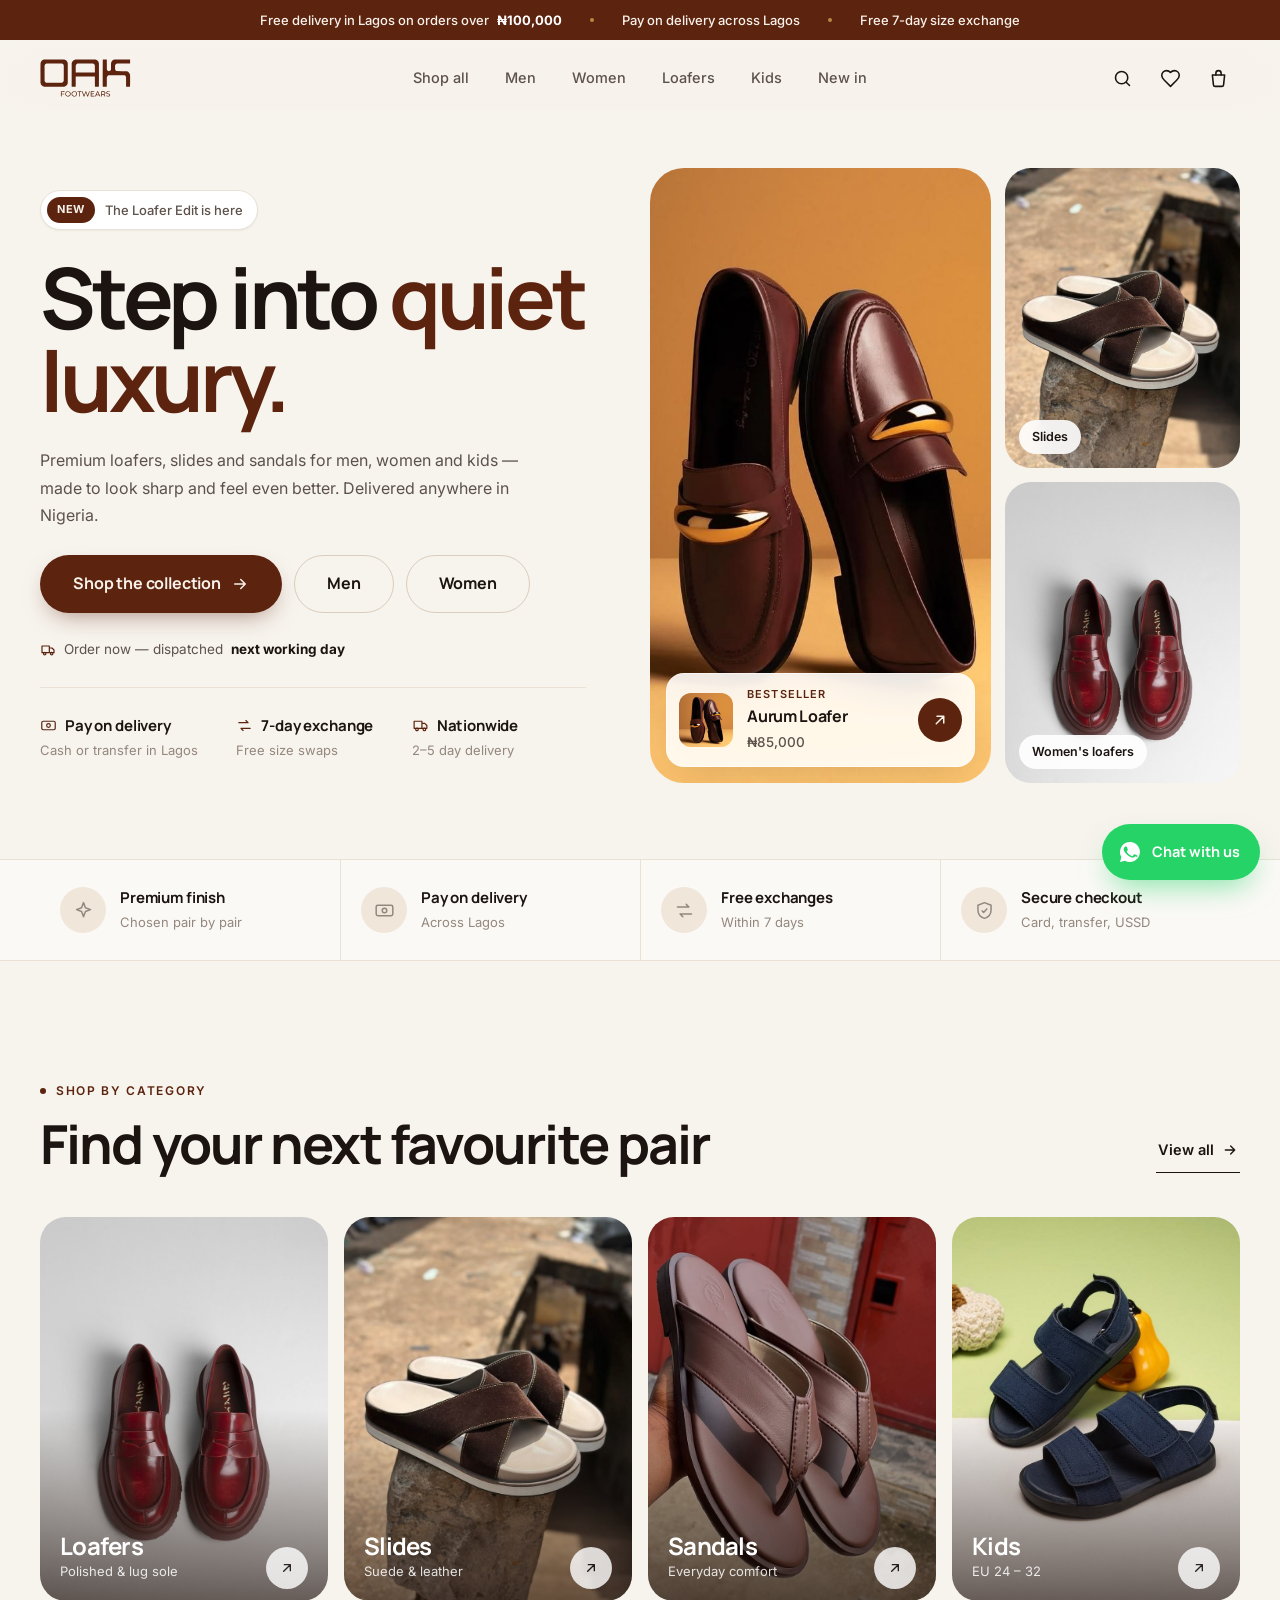
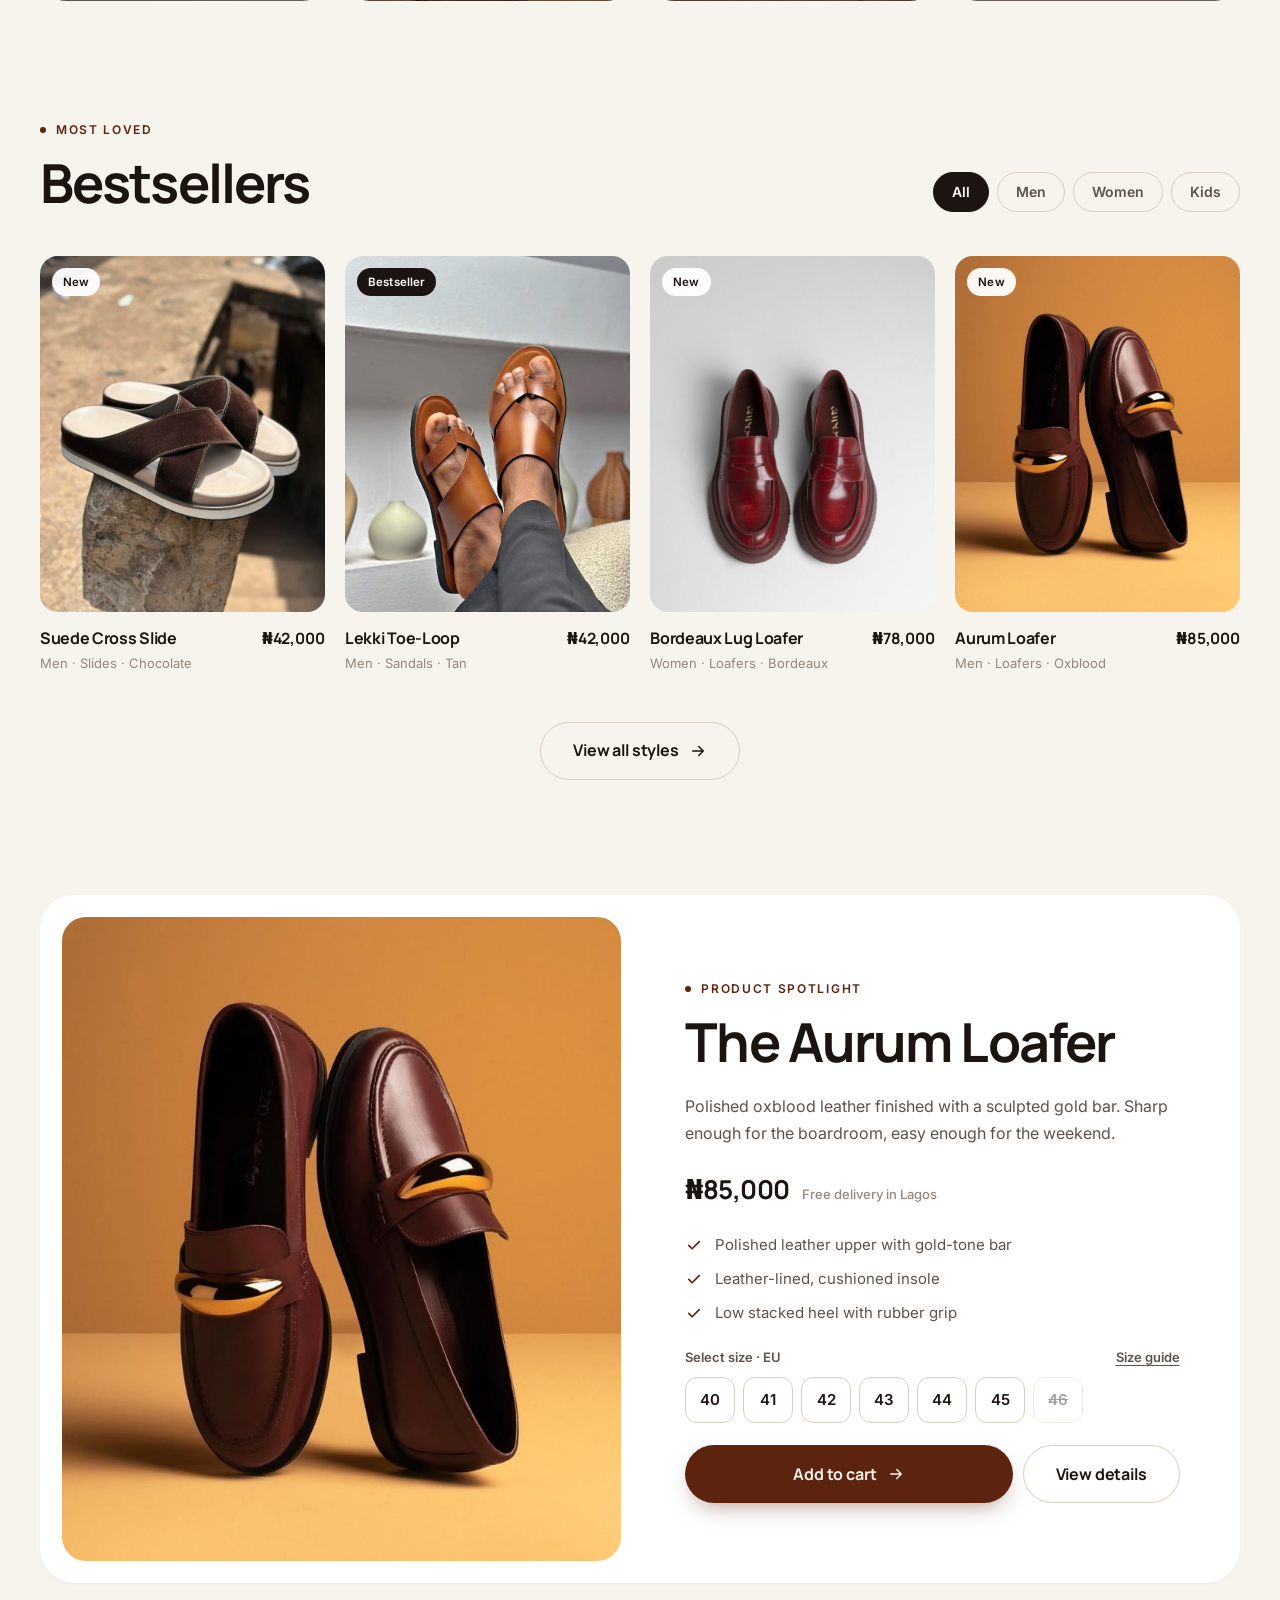
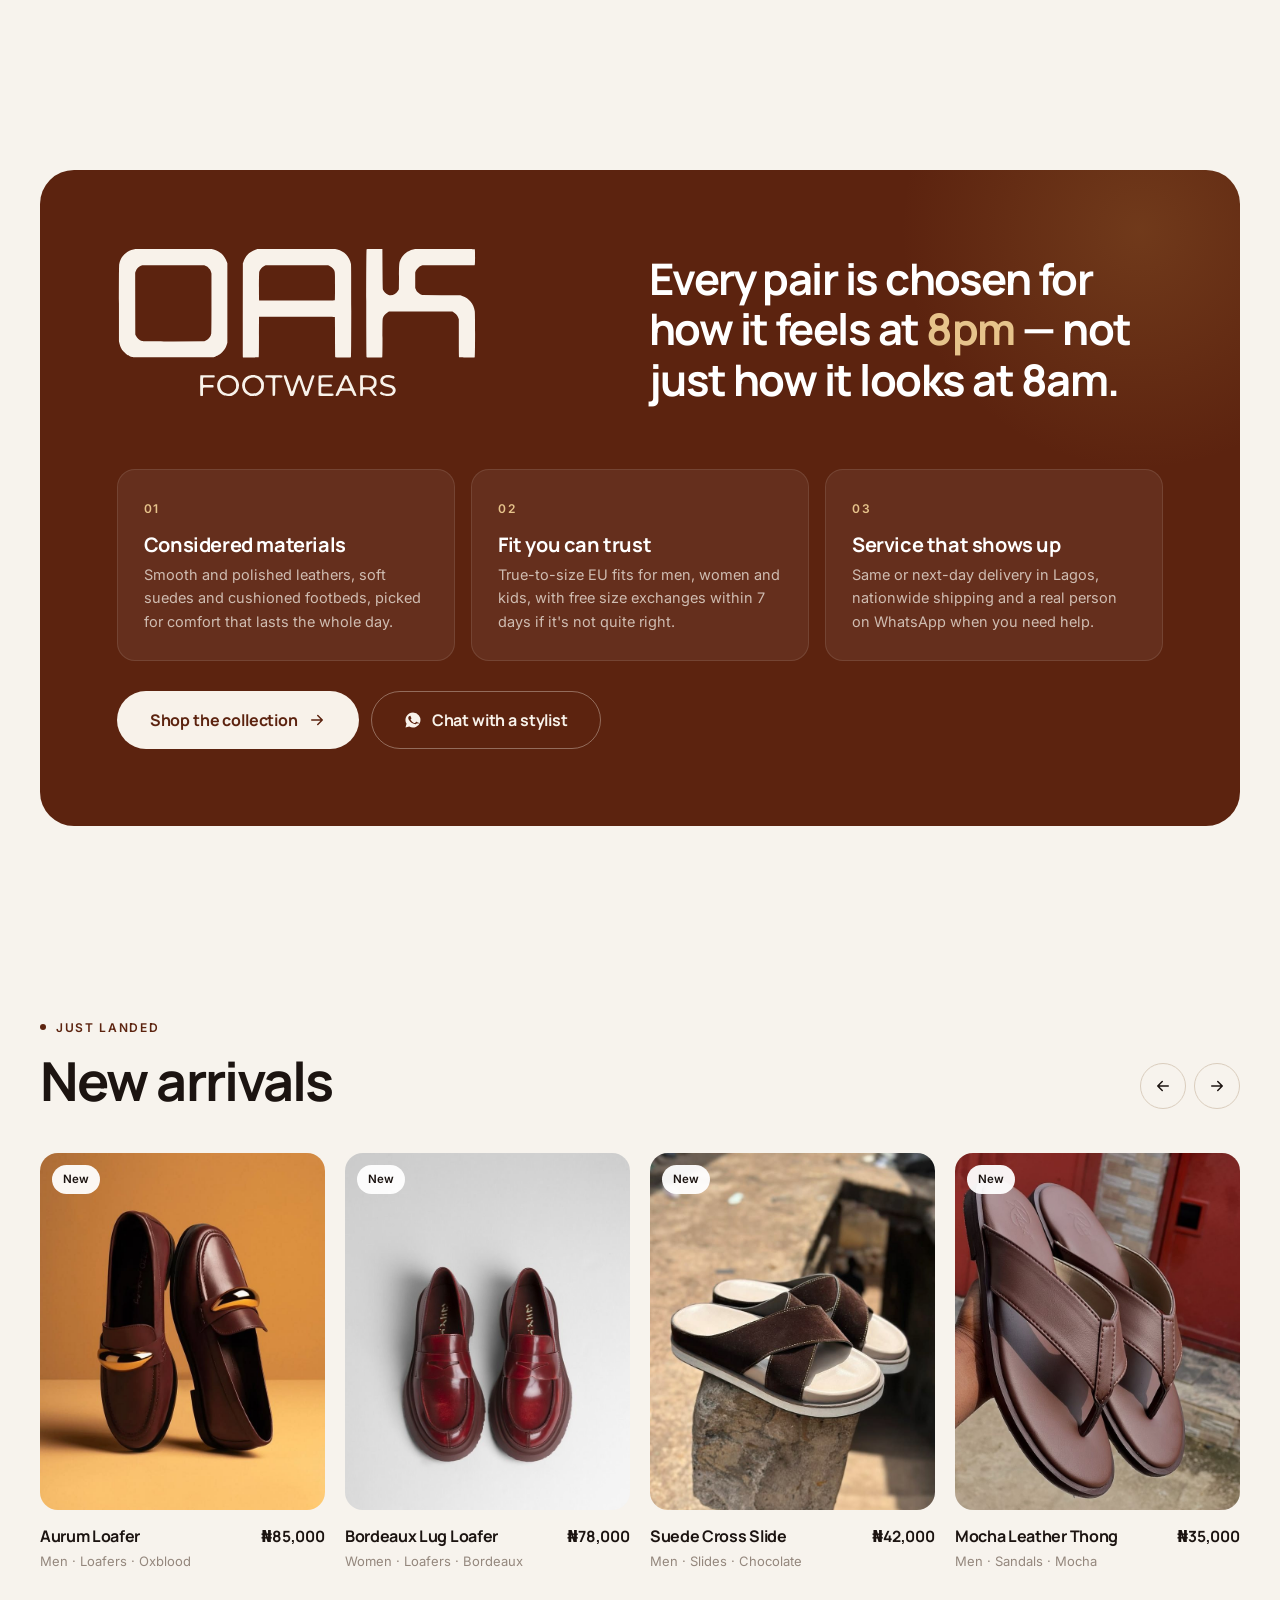
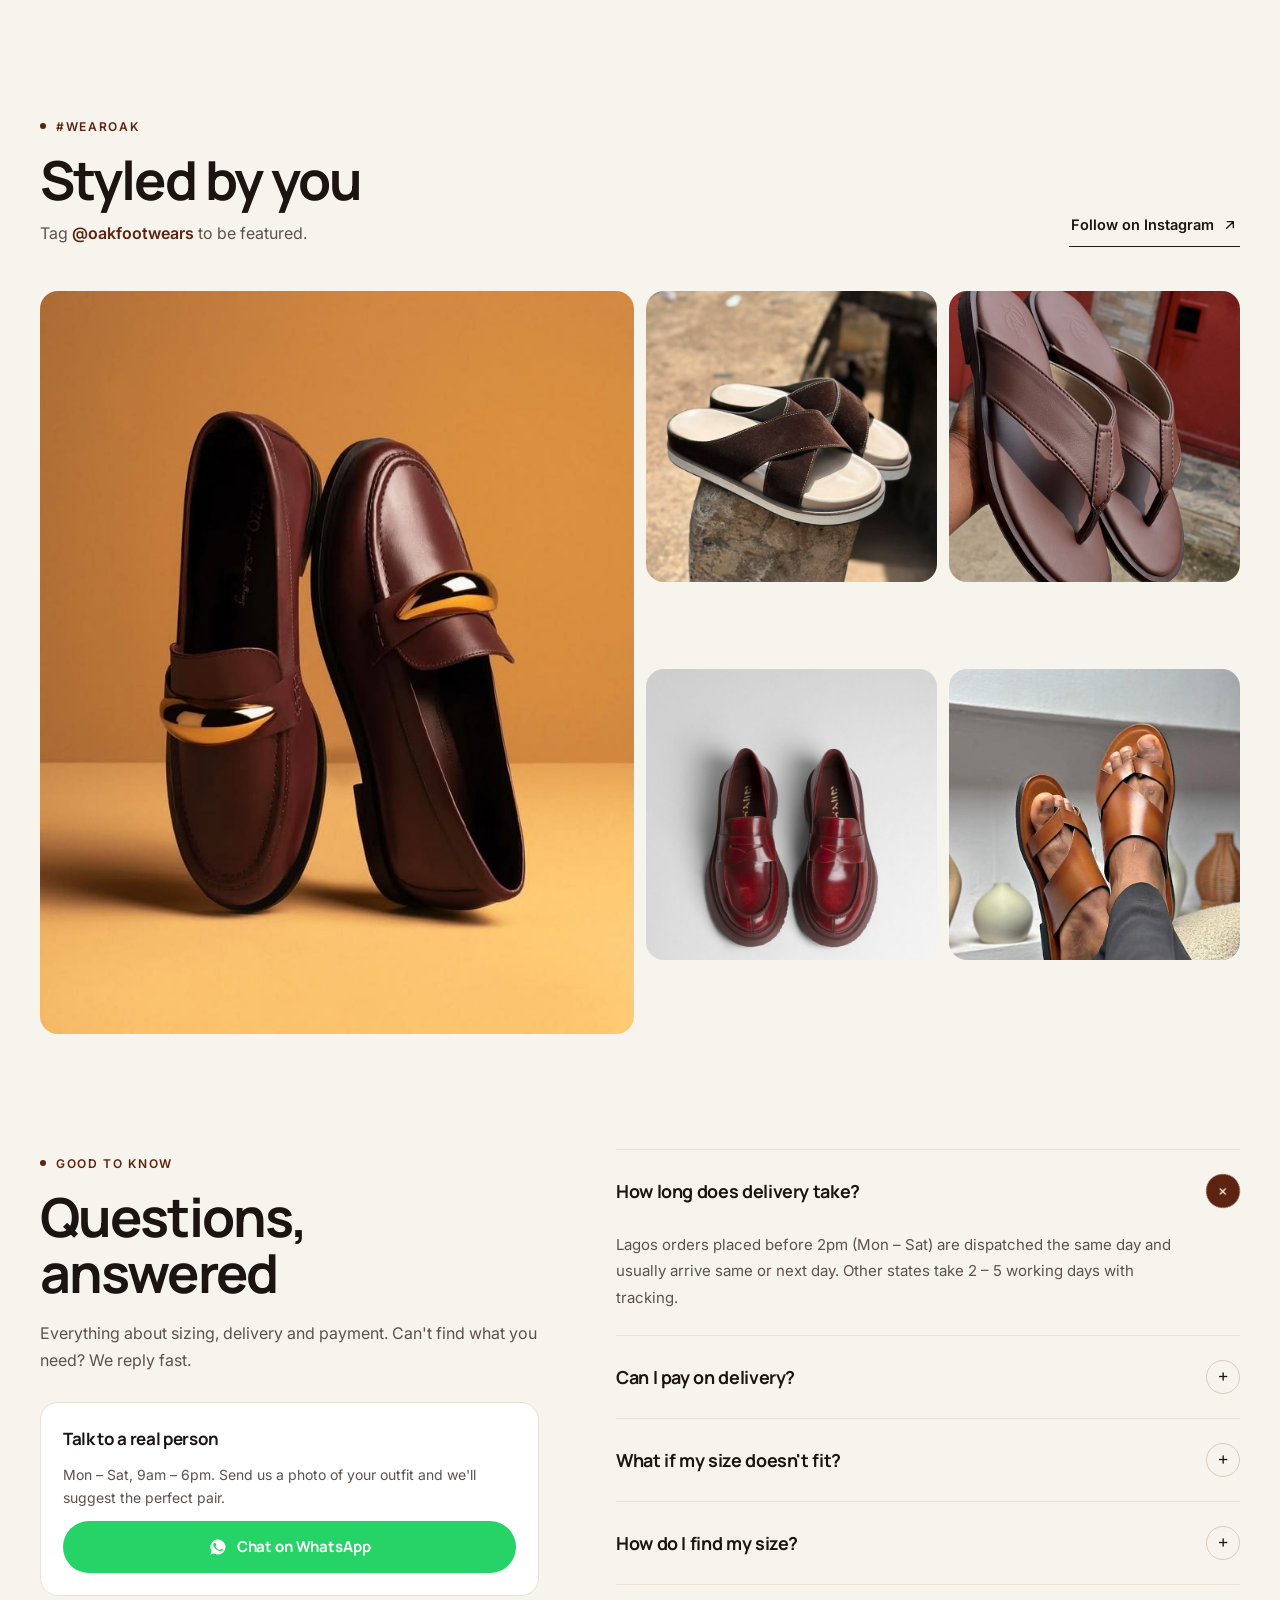
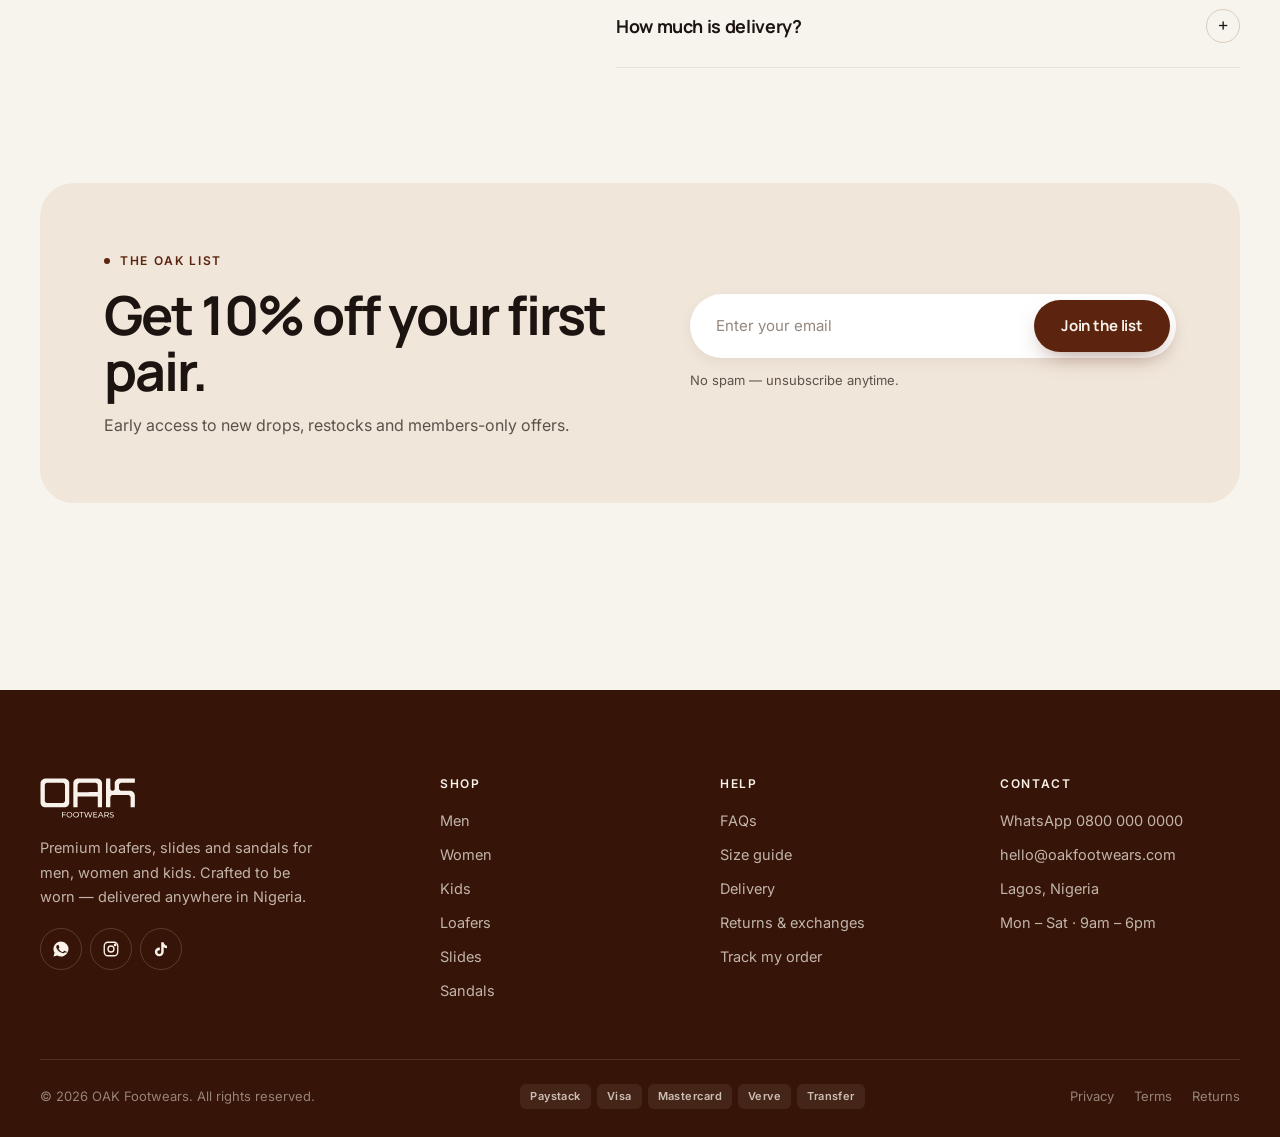
==== commit 3aef5939: "doneee" ====
--- a/index.html
+++ b/index.html
@@ -3,2047 +3,266 @@
 <head>
   <meta charset="utf-8">
   <meta name="viewport" content="width=device-width, initial-scale=1, viewport-fit=cover">
-  <title>Rory Footwear — Step Up Your Style | Shoes, Slippers & Sandals in Lagos</title>
-  <meta name="description" content="Rory Footwear — men's, women's and kids' shoes, slippers and sandals. Pay on delivery in Lagos, nationwide delivery and free 7-day size exchange.">
-  <meta name="theme-color" content="#fef9f5">
-  <meta property="og:title" content="Rory Footwear — Step Up Your Style">
-  <meta property="og:description" content="Slides, sandals and wedges. Pay on delivery in Lagos.">
-  <meta property="og:image" content="assets/img/logo-512.png">
+  <title>OAK Footwears — Premium Loafers, Slides & Sandals in Nigeria</title>
+  <meta name="description" content="Premium loafers, slides and sandals for men, women and kids. Pay on delivery in Lagos, nationwide delivery and free 7-day size exchange.">
+  <meta name="theme-color" content="#5c230f">
+  <meta property="og:type" content="website">
+  <meta property="og:title" content="OAK Footwears — Premium Loafers, Slides & Sandals in Nigeria">
+  <meta property="og:description" content="Premium loafers, slides and sandals for men, women and kids. Pay on delivery in Lagos, nationwide delivery and free 7-day size exchange.">
+  <meta property="og:image" content="assets/img/og-image.jpg">
+  <meta name="twitter:card" content="summary_large_image">
+  <link rel="icon" href="assets/img/favicon.svg" type="image/svg+xml">
   <link rel="icon" href="assets/img/favicon.png" type="image/png">
   <link rel="apple-touch-icon" href="assets/img/apple-touch-icon.png">
   <link rel="preconnect" href="https://fonts.googleapis.com">
   <link rel="preconnect" href="https://fonts.gstatic.com" crossorigin>
-  <link href="https://fonts.googleapis.com/css2?family=Plus+Jakarta+Sans:wght@400;500;600;700;800&family=DM+Sans:ital,opsz,wght@0,9..40,300..700;1,9..40,300..700&family=Space+Grotesk:wght@400;500;600;700&display=swap" rel="stylesheet">
-  <link rel="preload" as="image" href="assets/img/products/lekki-toeloop.jpg">
-  <style>
-    /* ============================================
-       DESIGN TOKENS
-       ============================================ */
-    :root {
-      /* Colors — warm, cute, modern */
-      --bg: #fef9f5;
-      --bg-alt: #fff5ee;
-      --surface: #ffffff;
-      --surface-hover: #fffaf7;
-      --ink: #1a1614;
-      --ink-soft: #6b5f58;
-      --ink-muted: #a8988e;
-      --rule: #f0e6de;
-      --rule-strong: #e8ddd4;
-
-      --peach: #ffb59b;
-      --peach-soft: #ffe8df;
-      --peach-deep: #ff8f6b;
-      --coral: #ff7a5c;
-      --coral-soft: #ffe3da;
-      --lavender: #c9b6ff;
-      --lavender-soft: #ede6ff;
-      --mint: #a8e6d0;
-      --mint-soft: #e0f7f0;
-      --butter: #ffe9a8;
-      --butter-soft: #fff8e0;
-
-      --accent: var(--coral);
-      --accent-hover: #ff6344;
-
-      /* Typography */
-      --font-display: 'Plus Jakarta Sans', sans-serif;
-      --font-body: 'DM Sans', sans-serif;
-      --font-mono: 'Space Grotesk', monospace;
-
-      /* Spacing */
-      --space-xs: 0.5rem;
-      --space-sm: 1rem;
-      --space-md: 1.5rem;
-      --space-lg: 2.5rem;
-      --space-xl: 4rem;
-      --space-2xl: 6rem;
-
-      /* Radii */
-      --radius-sm: 0.75rem;
-      --radius: 1.25rem;
-      --radius-lg: 1.75rem;
-      --radius-full: 999px;
-
-      /* Shadows */
-      --shadow-sm: 0 2px 8px rgba(26, 22, 20, 0.04);
-      --shadow: 0 8px 24px rgba(26, 22, 20, 0.06);
-      --shadow-lg: 0 16px 48px rgba(26, 22, 20, 0.08);
-      --shadow-glow: 0 8px 32px rgba(255, 122, 92, 0.2);
-    }
-
-    /* ============================================
-       RESET & BASE
-       ============================================ */
-    *, *::before, *::after {
-      box-sizing: border-box;
-      margin: 0;
-      padding: 0;
-    }
-
-    html {
-      scroll-behavior: smooth;
-      -webkit-text-size-adjust: 100%;
-    }
-
-    body {
-      font-family: var(--font-body);
-      background: var(--bg);
-      color: var(--ink);
-      line-height: 1.6;
-      -webkit-font-smoothing: antialiased;
-      -moz-osx-font-smoothing: grayscale;
-      overflow-x: hidden;
-    }
-
-    img {
-      display: block;
-      max-width: 100%;
-      height: auto;
-    }
-
-    a {
-      color: inherit;
-      text-decoration: none;
-    }
-
-    button, input {
-      font: inherit;
-      color: inherit;
-      border: none;
-      background: none;
-    }
-
-    button { cursor: pointer; }
-
-    ul { list-style: none; }
-
-    .sr-only {
-      position: absolute;
-      width: 1px;
-      height: 1px;
-      padding: 0;
-      margin: -1px;
-      overflow: hidden;
-      clip: rect(0,0,0,0);
-      white-space: nowrap;
-      border: 0;
-    }
-
-    .container {
-      width: 100%;
-      max-width: 1320px;
-      margin: 0 auto;
-      padding: 0 var(--space-md);
-    }
-
-    /* ============================================
-       TYPOGRAPHY
-       ============================================ */
-    .display {
-      font-family: var(--font-display);
-      font-weight: 800;
-      letter-spacing: -0.04em;
-      line-height: 1.05;
-    }
-
-    .h1 { font-size: clamp(2.75rem, 7vw, 5.5rem); }
-    .h2 { font-size: clamp(2rem, 4.5vw, 3.25rem); }
-    .h3 { font-size: clamp(1.5rem, 3vw, 2rem); }
-
-    .lead {
-      font-size: clamp(1rem, 1.3vw, 1.15rem);
-      color: var(--ink-soft);
-      line-height: 1.7;
-      max-width: 55ch;
-    }
-
-    .eyebrow {
-      font-family: var(--font-mono);
-      font-size: 0.75rem;
-      font-weight: 500;
-      letter-spacing: 0.08em;
-      text-transform: uppercase;
-      color: var(--accent);
-      margin-bottom: 0.5rem;
-      display: inline-flex;
-      align-items: center;
-      gap: 0.5rem;
-    }
-
-    .eyebrow::before {
-      content: '';
-      width: 1.5rem;
-      height: 2px;
-      background: var(--accent);
-      border-radius: 1px;
-    }
-
-    em {
-      font-family: var(--font-display);
-      font-style: italic;
-      font-weight: 700;
-      color: var(--accent);
-    }
-
-    /* ============================================
-       NAVBAR
-       ============================================ */
-    .navbar {
-      position: sticky;
-      top: 0;
-      z-index: 100;
-      background: rgba(254, 249, 245, 0.85);
-      backdrop-filter: blur(20px) saturate(1.8);
-      -webkit-backdrop-filter: blur(20px) saturate(1.8);
-      border-bottom: 1px solid var(--rule);
-      transition: box-shadow 0.3s;
-    }
-
-    .navbar.scrolled {
-      box-shadow: var(--shadow-sm);
-    }
-
-    .nav-inner {
-      display: flex;
-      align-items: center;
-      justify-content: space-between;
-      height: 72px;
-      max-width: 1320px;
-      margin: 0 auto;
-      padding: 0 var(--space-md);
-    }
-
-    .nav-brand {
-      display: flex;
-      align-items: center;
-      gap: 0.6rem;
-      font-family: var(--font-display);
-      font-weight: 800;
-      font-size: 1.35rem;
-      letter-spacing: -0.03em;
-      color: var(--ink);
-    }
-
-    .nav-brand-mark {
-      width: 36px;
-      height: 36px;
-      border-radius: var(--radius-sm);
-      background: linear-gradient(135deg, var(--coral), var(--peach));
-      display: grid;
-      place-items: center;
-      color: #fff;
-      font-size: 1rem;
-      font-weight: 800;
-      box-shadow: var(--shadow-glow);
-    }
-
-    .nav-links {
-      display: flex;
-      align-items: center;
-      gap: 0.25rem;
-    }
-
-    .nav-link {
-      padding: 0.5rem 1rem;
-      border-radius: var(--radius-full);
-      font-size: 0.9rem;
-      font-weight: 500;
-      color: var(--ink-soft);
-      transition: all 0.2s;
-      position: relative;
-    }
-
-    .nav-link:hover {
-      color: var(--ink);
-      background: var(--peach-soft);
-    }
-
-    .nav-link.active {
-      color: var(--ink);
-      font-weight: 600;
-    }
-
-    .nav-actions {
-      display: flex;
-      align-items: center;
-      gap: 0.5rem;
-    }
-
-    .nav-icon-btn {
-      width: 42px;
-      height: 42px;
-      border-radius: var(--radius-full);
-      display: grid;
-      place-items: center;
-      color: var(--ink-soft);
-      transition: all 0.2s;
-      position: relative;
-    }
-
-    .nav-icon-btn:hover {
-      background: var(--peach-soft);
-      color: var(--ink);
-    }
-
-    .nav-cart-badge {
-      position: absolute;
-      top: 6px;
-      right: 6px;
-      width: 18px;
-      height: 18px;
-      border-radius: 50%;
-      background: var(--coral);
-      color: #fff;
-      font-size: 0.6rem;
-      font-weight: 700;
-      display: grid;
-      place-items: center;
-      border: 2px solid var(--bg);
-    }
-
-    .nav-cta {
-      padding: 0.6rem 1.4rem;
-      border-radius: var(--radius-full);
-      background: var(--ink);
-      color: #fff;
-      font-size: 0.85rem;
-      font-weight: 600;
-      transition: all 0.2s;
-      box-shadow: var(--shadow-sm);
-    }
-
-    .nav-cta:hover {
-      background: var(--accent);
-      transform: translateY(-1px);
-      box-shadow: var(--shadow-glow);
-    }
-
-    .nav-hamburger {
-      display: none;
-      width: 42px;
-      height: 42px;
-      border-radius: var(--radius-full);
-      place-items: center;
-      color: var(--ink);
-      transition: background 0.2s;
-    }
-
-    .nav-hamburger:hover {
-      background: var(--peach-soft);
-    }
-
-    /* Mobile nav */
-    .nav-mobile {
-      display: none;
-      position: fixed;
-      top: 72px;
-      left: 0;
-      right: 0;
-      background: var(--surface);
-      border-bottom: 1px solid var(--rule);
-      padding: var(--space-md);
-      flex-direction: column;
-      gap: 0.25rem;
-      box-shadow: var(--shadow-lg);
-      z-index: 99;
-      transform: translateY(-10px);
-      opacity: 0;
-      pointer-events: none;
-      transition: all 0.25s;
-    }
-
-    .nav-mobile.open {
-      transform: translateY(0);
-      opacity: 1;
-      pointer-events: auto;
-    }
-
-    .nav-mobile .nav-link {
-      padding: 0.85rem 1rem;
-      font-size: 1rem;
-      border-radius: var(--radius-sm);
-    }
-
-    .nav-mobile .nav-cta {
-      text-align: center;
-      margin-top: 0.5rem;
-      padding: 0.85rem;
-    }
-
-    /* ============================================
-       BUTTONS
-       ============================================ */
-    .btn {
-      display: inline-flex;
-      align-items: center;
-      justify-content: center;
-      gap: 0.5rem;
-      padding: 0.8rem 1.6rem;
-      border-radius: var(--radius-full);
-      font-family: var(--font-display);
-      font-weight: 600;
-      font-size: 0.9rem;
-      border: 1.5px solid transparent;
-      transition: all 0.25s cubic-bezier(0.34, 1.56, 0.64, 1);
-      cursor: pointer;
-      white-space: nowrap;
-      line-height: 1.2;
-    }
-
-    .btn svg {
-      width: 1.1em;
-      height: 1.1em;
-      flex-shrink: 0;
-      transition: transform 0.25s;
-    }
-
-    .btn:hover svg {
-      transform: translateX(3px);
-    }
-
-    .btn-primary {
-      background: var(--ink);
-      color: #fff;
-      box-shadow: var(--shadow-sm);
-    }
-
-    .btn-primary:hover {
-      background: var(--accent);
-      transform: translateY(-2px);
-      box-shadow: var(--shadow-glow);
-    }
-
-    .btn-accent {
-      background: var(--coral);
-      color: #fff;
-      box-shadow: var(--shadow-glow);
-    }
-
-    .btn-accent:hover {
-      background: var(--accent-hover);
-      transform: translateY(-2px) scale(1.02);
-    }
-
-    .btn-outline {
-      background: transparent;
-      color: var(--ink);
-      border-color: var(--rule-strong);
-    }
-
-    .btn-outline:hover {
-      background: var(--ink);
-      color: #fff;
-      border-color: var(--ink);
-      transform: translateY(-2px);
-    }
-
-    .btn-soft {
-      background: var(--peach-soft);
-      color: var(--ink);
-    }
-
-    .btn-soft:hover {
-      background: var(--peach);
-      transform: translateY(-2px);
-    }
-
-    .btn-lg {
-      padding: 1rem 2rem;
-      font-size: 1rem;
-    }
-
-    .btn-sm {
-      padding: 0.5rem 1.1rem;
-      font-size: 0.8rem;
-    }
-
-    /* ============================================
-       HERO
-       ============================================ */
-    .hero {
-      padding: var(--space-xl) 0 var(--space-2xl);
-      position: relative;
-      overflow: hidden;
-    }
-
-    .hero::before {
-      content: '';
-      position: absolute;
-      top: -20%;
-      right: -10%;
-      width: 60%;
-      height: 80%;
-      background: radial-gradient(circle, var(--peach-soft) 0%, transparent 70%);
-      opacity: 0.6;
-      pointer-events: none;
-      z-index: 0;
-    }
-
-    .hero::after {
-      content: '';
-      position: absolute;
-      bottom: 0;
-      left: -5%;
-      width: 40%;
-      height: 50%;
-      background: radial-gradient(circle, var(--lavender-soft) 0%, transparent 70%);
-      opacity: 0.5;
-      pointer-events: none;
-      z-index: 0;
-    }
-
-    .hero-grid {
-      display: grid;
-      grid-template-columns: 1fr 0.9fr;
-      gap: clamp(2rem, 5vw, 5rem);
-      align-items: center;
-      position: relative;
-      z-index: 1;
-    }
-
-    .hero-content {
-      display: flex;
-      flex-direction: column;
-      gap: var(--space-md);
-    }
-
-    .hero-badge {
-      display: inline-flex;
-      align-items: center;
-      gap: 0.5rem;
-      padding: 0.5rem 1rem;
-      border-radius: var(--radius-full);
-      background: var(--surface);
-      border: 1px solid var(--rule);
-      font-size: 0.8rem;
-      font-weight: 500;
-      color: var(--ink-soft);
-      box-shadow: var(--shadow-sm);
-      width: fit-content;
-    }
-
-    .hero-badge-dot {
-      width: 8px;
-      height: 8px;
-      border-radius: 50%;
-      background: var(--coral);
-      animation: pulse 2s infinite;
-    }
-
-    @keyframes pulse {
-      0%, 100% { opacity: 1; transform: scale(1); }
-      50% { opacity: 0.5; transform: scale(0.8); }
-    }
-
-    .hero-title {
-      font-family: var(--font-display);
-      font-weight: 800;
-      font-size: clamp(2.75rem, 6.5vw, 5rem);
-      line-height: 1.05;
-      letter-spacing: -0.04em;
-      color: var(--ink);
-    }
-
-    .hero-title .accent-word {
-      background: linear-gradient(135deg, var(--coral), var(--peach-deep));
-      -webkit-background-clip: text;
-      -webkit-text-fill-color: transparent;
-      background-clip: text;
-    }
-
-    .hero-subtitle {
-      font-size: clamp(1rem, 1.3vw, 1.15rem);
-      color: var(--ink-soft);
-      line-height: 1.7;
-      max-width: 48ch;
-    }
-
-    .hero-ctas {
-      display: flex;
-      flex-wrap: wrap;
-      gap: 0.75rem;
-      margin-top: var(--space-xs);
-    }
-
-    .hero-trust {
-      display: flex;
-      flex-wrap: wrap;
-      gap: 1.5rem;
-      padding-top: var(--space-sm);
-      border-top: 1px solid var(--rule);
-      margin-top: var(--space-xs);
-    }
-
-    .hero-trust-item {
-      display: flex;
-      align-items: center;
-      gap: 0.5rem;
-      font-size: 0.8rem;
-      font-weight: 500;
-      color: var(--ink-soft);
-    }
-
-    .hero-trust-item svg {
-      width: 18px;
-      height: 18px;
-      color: var(--accent);
-      flex-shrink: 0;
-    }
-
-    .hero-visual {
-      position: relative;
-    }
-
-    .hero-image-wrap {
-      position: relative;
-      border-radius: var(--radius-lg);
-      overflow: hidden;
-      aspect-ratio: 4/5;
-      background: var(--peach-soft);
-      box-shadow: var(--shadow-lg);
-    }
-
-    .hero-image-wrap img {
-      width: 100%;
-      height: 100%;
-      object-fit: cover;
-      transition: transform 0.6s cubic-bezier(0.34, 1.56, 0.64, 1);
-    }
-
-    .hero-image-wrap:hover img {
-      transform: scale(1.04);
-    }
-
-    .hero-float-card {
-      position: absolute;
-      bottom: 1.5rem;
-      left: 1.5rem;
-      right: 1.5rem;
-      background: rgba(255, 255, 255, 0.9);
-      backdrop-filter: blur(16px);
-      -webkit-backdrop-filter: blur(16px);
-      border-radius: var(--radius);
-      padding: 1rem 1.25rem;
-      display: flex;
-      align-items: center;
-      justify-content: space-between;
-      box-shadow: var(--shadow);
-      border: 1px solid rgba(255, 255, 255, 0.5);
-    }
-
-    .hero-float-card .info {
-      display: flex;
-      flex-direction: column;
-      gap: 0.15rem;
-    }
-
-    .hero-float-card .label {
-      font-size: 0.7rem;
-      font-weight: 600;
-      letter-spacing: 0.06em;
-      text-transform: uppercase;
-      color: var(--accent);
-    }
-
-    .hero-float-card .name {
-      font-family: var(--font-display);
-      font-weight: 700;
-      font-size: 0.95rem;
-      color: var(--ink);
-    }
-
-    .hero-float-card .price {
-      font-family: var(--font-mono);
-      font-weight: 600;
-      font-size: 0.9rem;
-      color: var(--ink);
-    }
-
-    .hero-float-card .go-btn {
-      width: 40px;
-      height: 40px;
-      border-radius: 50%;
-      background: var(--coral);
-      color: #fff;
-      display: grid;
-      place-items: center;
-      transition: all 0.2s;
-      flex-shrink: 0;
-    }
-
-    .hero-float-card .go-btn:hover {
-      background: var(--accent-hover);
-      transform: scale(1.1) rotate(-45deg);
-    }
-
-    .hero-floating-badge {
-      position: absolute;
-      top: 1.5rem;
-      right: 1.5rem;
-      padding: 0.5rem 1rem;
-      border-radius: var(--radius-full);
-      background: var(--butter);
-      color: var(--ink);
-      font-family: var(--font-display);
-      font-weight: 700;
-      font-size: 0.75rem;
-      box-shadow: var(--shadow);
-      animation: float 3s ease-in-out infinite;
-    }
-
-    @keyframes float {
-      0%, 100% { transform: translateY(0); }
-      50% { transform: translateY(-6px); }
-    }
-
-    /* ============================================
-       MARQUEE BAND
-       ============================================ */
-    .marquee {
-      background: var(--ink);
-      color: #fff;
-      padding: 0.9rem 0;
-      overflow: hidden;
-      white-space: nowrap;
-      position: relative;
-    }
-
-    .marquee-track {
-      display: inline-flex;
-      gap: 2.5rem;
-      animation: marquee 30s linear infinite;
-      padding-right: 2.5rem;
-      font-family: var(--font-display);
-      font-weight: 600;
-      font-size: 0.85rem;
-      letter-spacing: 0.02em;
-      text-transform: uppercase;
-    }
-
-    .marquee-track .dot {
-      color: var(--coral);
-    }
-
-    @keyframes marquee {
-      0% { transform: translateX(0); }
-      100% { transform: translateX(-50%); }
-    }
-
-    /* ============================================
-       SECTION HEADERS
-       ============================================ */
-    .section {
-      padding: var(--space-2xl) 0;
-    }
-
-    .section-header {
-      display: flex;
-      flex-wrap: wrap;
-      justify-content: space-between;
-      align-items: flex-end;
-      gap: var(--space-md);
-      margin-bottom: var(--space-lg);
-    }
-
-    .section-header .h2 {
-      margin-top: 0.25rem;
-    }
-
-    .link-arrow {
-      display: inline-flex;
-      align-items: center;
-      gap: 0.5rem;
-      font-family: var(--font-display);
-      font-weight: 600;
-      font-size: 0.9rem;
-      color: var(--ink);
-      padding: 0.5rem 1rem;
-      border-radius: var(--radius-full);
-      transition: all 0.2s;
-    }
-
-    .link-arrow:hover {
-      background: var(--peach-soft);
-      gap: 0.75rem;
-    }
-
-    .link-arrow svg {
-      width: 1.1em;
-      height: 1.1em;
-    }
-
-    /* ============================================
-       CATEGORIES
-       ============================================ */
-    .cats-grid {
-      display: grid;
-      grid-template-columns: repeat(3, 1fr);
-      gap: var(--space-md);
-    }
-
-    .cat-card {
-      position: relative;
-      border-radius: var(--radius-lg);
-      overflow: hidden;
-      aspect-ratio: 3/4;
-      background: var(--peach-soft);
-      display: block;
-      transition: transform 0.3s cubic-bezier(0.34, 1.56, 0.64, 1);
-    }
-
-    .cat-card:hover {
-      transform: translateY(-6px);
-    }
-
-    .cat-card img {
-      width: 100%;
-      height: 100%;
-      object-fit: cover;
-      transition: transform 0.5s;
-    }
-
-    .cat-card:hover img {
-      transform: scale(1.06);
-    }
-
-    .cat-overlay {
-      position: absolute;
-      inset: 0;
-      background: linear-gradient(to top, rgba(26, 22, 20, 0.7) 0%, transparent 50%);
-      display: flex;
-      flex-direction: column;
-      justify-content: flex-end;
-      padding: 1.5rem;
-      color: #fff;
-    }
-
-    .cat-overlay .num {
-      font-family: var(--font-mono);
-      font-size: 0.7rem;
-      opacity: 0.7;
-      margin-bottom: 0.25rem;
-    }
-
-    .cat-overlay h3 {
-      font-family: var(--font-display);
-      font-weight: 800;
-      font-size: 1.75rem;
-      letter-spacing: -0.03em;
-      margin-bottom: 0.25rem;
-    }
-
-    .cat-overlay .sub {
-      font-size: 0.85rem;
-      opacity: 0.85;
-      display: flex;
-      align-items: center;
-      gap: 0.5rem;
-    }
-
-    .cat-overlay .sub svg {
-      width: 16px;
-      height: 16px;
-      transition: transform 0.2s;
-    }
-
-    .cat-card:hover .sub svg {
-      transform: translateX(4px);
-    }
-
-    /* ============================================
-       PROPS
-       ============================================ */
-    .props-grid {
-      display: grid;
-      grid-template-columns: repeat(4, 1fr);
-      gap: var(--space-md);
-    }
-
-    .prop-card {
-      background: var(--surface);
-      border-radius: var(--radius);
-      padding: 1.5rem;
-      display: flex;
-      flex-direction: column;
-      gap: 0.5rem;
-      border: 1px solid var(--rule);
-      transition: all 0.25s;
-    }
-
-    .prop-card:hover {
-      transform: translateY(-4px);
-      box-shadow: var(--shadow);
-      border-color: var(--peach);
-    }
-
-    .prop-icon {
-      width: 44px;
-      height: 44px;
-      border-radius: var(--radius-sm);
-      display: grid;
-      place-items: center;
-      margin-bottom: 0.25rem;
-    }
-
-    .prop-icon svg {
-      width: 22px;
-      height: 22px;
-    }
-
-    .prop-icon.peach { background: var(--peach-soft); color: var(--peach-deep); }
-    .prop-icon.lavender { background: var(--lavender-soft); color: #7c5cff; }
-    .prop-icon.mint { background: var(--mint-soft); color: #0d9b6c; }
-    .prop-icon.butter { background: var(--butter-soft); color: #d4a017; }
-
-    .prop-card h4 {
-      font-family: var(--font-display);
-      font-weight: 700;
-      font-size: 0.95rem;
-      letter-spacing: -0.01em;
-    }
-
-    .prop-card p {
-      font-size: 0.85rem;
-      color: var(--ink-soft);
-      line-height: 1.5;
-    }
-
-    /* ============================================
-       PRODUCT CARDS
-       ============================================ */
-    .products-grid {
-      display: grid;
-      grid-template-columns: repeat(4, 1fr);
-      gap: var(--space-md);
-    }
-
-    .product-card {
-      background: var(--surface);
-      border-radius: var(--radius);
-      overflow: hidden;
-      border: 1px solid var(--rule);
-      transition: all 0.3s cubic-bezier(0.34, 1.56, 0.64, 1);
-      display: flex;
-      flex-direction: column;
-    }
-
-    .product-card:hover {
-      transform: translateY(-6px);
-      box-shadow: var(--shadow-lg);
-      border-color: var(--peach);
-    }
-
-    .product-media {
-      position: relative;
-      aspect-ratio: 1;
-      overflow: hidden;
-      background: var(--peach-soft);
-    }
-
-    .product-media img {
-      width: 100%;
-      height: 100%;
-      object-fit: cover;
-      transition: transform 0.5s;
-    }
-
-    .product-card:hover .product-media img {
-      transform: scale(1.06);
-    }
-
-    .product-tag {
-      position: absolute;
-      top: 0.75rem;
-      left: 0.75rem;
-      padding: 0.3rem 0.75rem;
-      border-radius: var(--radius-full);
-      font-family: var(--font-display);
-      font-size: 0.65rem;
-      font-weight: 700;
-      letter-spacing: 0.04em;
-      text-transform: uppercase;
-      background: var(--butter);
-      color: var(--ink);
-    }
-
-    .product-tag.new { background: var(--mint); }
-    .product-tag.hot { background: var(--coral); color: #fff; }
-
-    .product-wish {
-      position: absolute;
-      top: 0.75rem;
-      right: 0.75rem;
-      width: 36px;
-      height: 36px;
-      border-radius: 50%;
-      background: rgba(255, 255, 255, 0.9);
-      backdrop-filter: blur(8px);
-      display: grid;
-      place-items: center;
-      color: var(--ink-soft);
-      transition: all 0.2s;
-      opacity: 0;
-      transform: translateY(-4px);
-    }
-
-    .product-card:hover .product-wish {
-      opacity: 1;
-      transform: translateY(0);
-    }
-
-    .product-wish:hover {
-      background: var(--coral);
-      color: #fff;
-      transform: scale(1.1);
-    }
-
-    .product-info {
-      padding: 1rem 1.1rem 1.15rem;
-      display: flex;
-      flex-direction: column;
-      gap: 0.2rem;
-      flex: 1;
-    }
-
-    .product-name {
-      font-family: var(--font-display);
-      font-weight: 700;
-      font-size: 0.95rem;
-      letter-spacing: -0.01em;
-      color: var(--ink);
-    }
-
-    .product-meta {
-      font-family: var(--font-mono);
-      font-size: 0.7rem;
-      color: var(--ink-muted);
-    }
-
-    .product-bottom {
-      display: flex;
-      align-items: center;
-      justify-content: space-between;
-      margin-top: 0.6rem;
-    }
-
-    .product-price {
-      font-family: var(--font-display);
-      font-weight: 700;
-      font-size: 1rem;
-      color: var(--ink);
-    }
-
-    .product-add {
-      width: 36px;
-      height: 36px;
-      border-radius: 50%;
-      background: var(--ink);
-      color: #fff;
-      display: grid;
-      place-items: center;
-      transition: all 0.2s;
-    }
-
-    .product-add:hover {
-      background: var(--coral);
-      transform: scale(1.1) rotate(90deg);
-    }
-
-    /* ============================================
-       FEATURE / MANIFESTO
-       ============================================ */
-    .feature {
-      background: var(--ink);
-      border-radius: var(--radius-lg);
-      overflow: hidden;
-      display: grid;
-      grid-template-columns: 1fr 1fr;
-      align-items: center;
-      color: #fff;
-      position: relative;
-    }
-
-    .feature::before {
-      content: '';
-      position: absolute;
-      top: -50%;
-      right: -20%;
-      width: 60%;
-      height: 100%;
-      background: radial-gradient(circle, rgba(255, 122, 92, 0.15) 0%, transparent 70%);
-      pointer-events: none;
-    }
-
-    .feature-media {
-      aspect-ratio: 4/5;
-      overflow: hidden;
-    }
-
-    .feature-media img {
-      width: 100%;
-      height: 100%;
-      object-fit: cover;
-    }
-
-    .feature-copy {
-      padding: clamp(2rem, 4vw, 3.5rem);
-      display: flex;
-      flex-direction: column;
-      gap: var(--space-md);
-      position: relative;
-      z-index: 1;
-    }
-
-    .feature-copy .eyebrow {
-      color: var(--peach);
-    }
-
-    .feature-copy .eyebrow::before {
-      background: var(--peach);
-    }
-
-    .feature-quote {
-      font-family: var(--font-display);
-      font-weight: 800;
-      font-size: clamp(1.75rem, 3.5vw, 2.75rem);
-      line-height: 1.15;
-      letter-spacing: -0.03em;
-    }
-
-    .feature-quote .highlight {
-      color: var(--peach);
-    }
-
-    .feature-list {
-      display: flex;
-      flex-direction: column;
-      gap: 1rem;
-    }
-
-    .feature-list li {
-      display: flex;
-      align-items: center;
-      gap: 0.85rem;
-      font-size: 0.95rem;
-      color: rgba(255, 255, 255, 0.85);
-    }
-
-    .feature-list .check {
-      width: 24px;
-      height: 24px;
-      border-radius: 50%;
-      background: rgba(255, 122, 92, 0.2);
-      display: grid;
-      place-items: center;
-      flex-shrink: 0;
-      color: var(--peach);
-    }
-
-    .feature-list .check svg {
-      width: 14px;
-      height: 14px;
-    }
-
-    /* ============================================
-       FAQ
-       ============================================ */
-    .faq-split {
-      display: grid;
-      grid-template-columns: 1fr 1.3fr;
-      gap: clamp(2rem, 5vw, 4rem);
-      align-items: start;
-    }
-
-    .faq-list {
-      display: flex;
-      flex-direction: column;
-    }
-
-    .faq-item {
-      border-bottom: 1px solid var(--rule);
-      padding: 1.25rem 0;
-      transition: border-color 0.2s;
-    }
-
-    .faq-item[open] {
-      border-color: var(--ink);
-    }
-
-    .faq-item summary {
-      display: flex;
-      align-items: center;
-      justify-content: space-between;
-      gap: 1rem;
-      font-family: var(--font-display);
-      font-weight: 600;
-      font-size: 1rem;
-      cursor: pointer;
-      list-style: none;
-      color: var(--ink);
-    }
-
-    .faq-item summary::-webkit-details-marker { display: none; }
-
-    .faq-item summary .plus {
-      width: 28px;
-      height: 28px;
-      border-radius: 50%;
-      background: var(--peach-soft);
-      display: grid;
-      place-items: center;
-      flex-shrink: 0;
-      transition: all 0.25s;
-      color: var(--ink);
-      font-size: 1.1rem;
-      line-height: 1;
-    }
-
-    .faq-item[open] summary .plus {
-      background: var(--coral);
-      color: #fff;
-      transform: rotate(45deg);
-    }
-
-    .faq-item p {
-      margin-top: 0.75rem;
-      color: var(--ink-soft);
-      font-size: 0.9rem;
-      line-height: 1.7;
-      max-width: 60ch;
-    }
-
-    /* ============================================
-       UGC
-       ============================================ */
-    .ugc-grid {
-      display: grid;
-      grid-template-columns: repeat(6, 1fr);
-      gap: 0.75rem;
-    }
-
-    .ugc-item {
-      border-radius: var(--radius);
-      overflow: hidden;
-      aspect-ratio: 1;
-      background: var(--peach-soft);
-      position: relative;
-      display: block;
-    }
-
-    .ugc-item img {
-      width: 100%;
-      height: 100%;
-      object-fit: cover;
-      transition: transform 0.4s;
-    }
-
-    .ugc-item:hover img {
-      transform: scale(1.08);
-    }
-
-    .ugc-item::after {
-      content: '';
-      position: absolute;
-      inset: 0;
-      background: rgba(26, 22, 20, 0.2);
-      opacity: 0;
-      transition: opacity 0.3s;
-    }
-
-    .ugc-item:hover::after {
-      opacity: 1;
-    }
-
-    .ugc-item .ig-icon {
-      position: absolute;
-      bottom: 0.75rem;
-      right: 0.75rem;
-      width: 28px;
-      height: 28px;
-      color: #fff;
-      opacity: 0;
-      transform: translateY(4px);
-      transition: all 0.3s;
-      z-index: 1;
-    }
-
-    .ugc-item:hover .ig-icon {
-      opacity: 1;
-      transform: translateY(0);
-    }
-
-    /* ============================================
-       NEWSLETTER
-       ============================================ */
-    .newsletter {
-      background: linear-gradient(135deg, var(--peach-soft) 0%, var(--lavender-soft) 100%);
-      border-radius: var(--radius-lg);
-      padding: clamp(2rem, 5vw, 4rem);
-      display: grid;
-      grid-template-columns: 1fr 1fr;
-      gap: clamp(2rem, 4vw, 4rem);
-      align-items: center;
-      position: relative;
-      overflow: hidden;
-    }
-
-    .newsletter::before {
-      content: '';
-      position: absolute;
-      top: -40%;
-      right: -10%;
-      width: 50%;
-      height: 100%;
-      background: radial-gradient(circle, rgba(255, 255, 255, 0.4) 0%, transparent 70%);
-      pointer-events: none;
-    }
-
-    .newsletter-content {
-      position: relative;
-      z-index: 1;
-    }
-
-    .newsletter h2 {
-      font-family: var(--font-display);
-      font-weight: 800;
-      font-size: clamp(1.75rem, 3.5vw, 2.75rem);
-      line-height: 1.15;
-      letter-spacing: -0.03em;
-      color: var(--ink);
-    }
-
-    .newsletter h2 em {
-      color: var(--coral);
-    }
-
-    .newsletter-form-wrap {
-      position: relative;
-      z-index: 1;
-    }
-
-    .newsletter-form {
-      display: flex;
-      gap: 0.75rem;
-      margin-bottom: 0.75rem;
-    }
-
-    .newsletter-input {
-      flex: 1;
-      padding: 0.9rem 1.3rem;
-      border-radius: var(--radius-full);
-      border: 1.5px solid rgba(255, 255, 255, 0.6);
-      background: rgba(255, 255, 255, 0.7);
-      backdrop-filter: blur(8px);
-      font-size: 0.9rem;
-      outline: none;
-      transition: all 0.2s;
-      color: var(--ink);
-    }
-
-    .newsletter-input::placeholder {
-      color: var(--ink-muted);
-    }
-
-    .newsletter-input:focus {
-      border-color: var(--coral);
-      background: #fff;
-      box-shadow: 0 0 0 4px rgba(255, 122, 92, 0.15);
-    }
-
-    .newsletter-note {
-      font-size: 0.8rem;
-      color: var(--ink-soft);
-    }
-
-    /* ============================================
-       FOOTER
-       ============================================ */
-    .footer {
-      background: var(--ink);
-      color: rgba(255, 255, 255, 0.8);
-      padding: var(--space-2xl) 0 var(--space-lg);
-      margin-top: var(--space-2xl);
-    }
-
-    .footer-grid {
-      display: grid;
-      grid-template-columns: 1.5fr 1fr 1fr 1fr;
-      gap: var(--space-lg);
-      margin-bottom: var(--space-xl);
-    }
-
-    .footer-brand {
-      display: flex;
-      flex-direction: column;
-      gap: var(--space-sm);
-    }
-
-    .footer-brand .nav-brand {
-      color: #fff;
-    }
-
-    .footer-brand p {
-      font-size: 0.9rem;
-      color: rgba(255, 255, 255, 0.6);
-      line-height: 1.7;
-      max-width: 30ch;
-    }
-
-    .footer-socials {
-      display: flex;
-      gap: 0.5rem;
-      margin-top: 0.5rem;
-    }
-
-    .footer-social {
-      width: 40px;
-      height: 40px;
-      border-radius: 50%;
-      background: rgba(255, 255, 255, 0.08);
-      display: grid;
-      place-items: center;
-      transition: all 0.2s;
-      color: rgba(255, 255, 255, 0.7);
-    }
-
-    .footer-social:hover {
-      background: var(--coral);
-      color: #fff;
-      transform: translateY(-3px);
-    }
-
-    .footer-social svg {
-      width: 18px;
-      height: 18px;
-    }
-
-    .footer-col h4 {
-      font-family: var(--font-display);
-      font-weight: 700;
-      font-size: 0.85rem;
-      letter-spacing: 0.06em;
-      text-transform: uppercase;
-      color: #fff;
-      margin-bottom: 1rem;
-    }
-
-    .footer-col ul {
-      display: flex;
-      flex-direction: column;
-      gap: 0.6rem;
-    }
-
-    .footer-col a {
-      font-size: 0.9rem;
-      color: rgba(255, 255, 255, 0.6);
-      transition: color 0.2s;
-      display: inline-flex;
-      align-items: center;
-      gap: 0.4rem;
-    }
-
-    .footer-col a:hover {
-      color: var(--peach);
-    }
-
-    .footer-bottom {
-      display: flex;
-      flex-wrap: wrap;
-      justify-content: space-between;
-      align-items: center;
-      gap: 1rem;
-      padding-top: var(--space-lg);
-      border-top: 1px solid rgba(255, 255, 255, 0.1);
-      font-size: 0.8rem;
-      color: rgba(255, 255, 255, 0.4);
-    }
-
-    .footer-bottom-links {
-      display: flex;
-      gap: 1.5rem;
-    }
-
-    .footer-bottom-links a {
-      color: rgba(255, 255, 255, 0.4);
-      transition: color 0.2s;
-    }
-
-    .footer-bottom-links a:hover {
-      color: var(--peach);
-    }
-
-    .payment-badges {
-      display: flex;
-      gap: 0.5rem;
-      align-items: center;
-    }
-
-    .payment-badge {
-      padding: 0.25rem 0.6rem;
-      border-radius: var(--radius-sm);
-      background: rgba(255, 255, 255, 0.08);
-      font-size: 0.65rem;
-      font-weight: 600;
-      letter-spacing: 0.04em;
-      color: rgba(255, 255, 255, 0.6);
-    }
-
-    /* ============================================
-       RESPONSIVE
-       ============================================ */
-    @media (max-width: 1024px) {
-      .hero-grid { grid-template-columns: 1fr; gap: var(--space-lg); }
-      .hero-visual { max-width: 520px; margin: 0 auto; width: 100%; }
-      .cats-grid { grid-template-columns: repeat(3, 1fr); }
-      .products-grid { grid-template-columns: repeat(3, 1fr); }
-      .props-grid { grid-template-columns: repeat(2, 1fr); }
-      .feature { grid-template-columns: 1fr; }
-      .feature-media { aspect-ratio: 16/9; max-height: 380px; }
-      .faq-split { grid-template-columns: 1fr; gap: var(--space-lg); }
-      .ugc-grid { grid-template-columns: repeat(3, 1fr); }
-      .newsletter { grid-template-columns: 1fr; gap: var(--space-lg); }
-      .footer-grid { grid-template-columns: 1fr 1fr; gap: var(--space-lg); }
-    }
-
-    @media (max-width: 768px) {
-      .nav-links { display: none; }
-      .nav-cta { display: none; }
-      .nav-hamburger { display: grid; }
-      .nav-mobile { display: flex; }
-
-      .cats-grid { grid-template-columns: 1fr; max-width: 440px; margin: 0 auto; }
-      .products-grid { grid-template-columns: repeat(2, 1fr); }
-      .props-grid { grid-template-columns: 1fr; }
-      .ugc-grid { grid-template-columns: repeat(2, 1fr); }
-      .section-header { flex-direction: column; align-items: flex-start; }
-      .hero-ctas .btn { flex: 1; }
-      .newsletter-form { flex-direction: column; }
-      .newsletter-form .btn { width: 100%; }
-      .footer-grid { grid-template-columns: 1fr; gap: var(--space-lg); }
-      .footer-bottom { flex-direction: column; text-align: center; }
-      .footer-bottom-links { flex-wrap: wrap; justify-content: center; }
-    }
-
-    @media (max-width: 480px) {
-      .products-grid { grid-template-columns: 1fr; max-width: 360px; margin: 0 auto; }
-      .ugc-grid { grid-template-columns: 1fr 1fr; }
-      .hero-trust { flex-direction: column; gap: 0.75rem; }
-      .hero-float-card { flex-direction: column; gap: 0.75rem; align-items: flex-start; }
-      .hero-float-card .go-btn { position: absolute; top: 1rem; right: 1rem; }
-    }
-  </style>
+  <link href="https://fonts.googleapis.com/css2?family=Inter:wght@400;500;600;700&family=Manrope:wght@500;600;700;800&display=swap" rel="stylesheet">
   <link rel="stylesheet" href="assets/css/styles.css">
+  <link rel="preload" as="image" href="assets/img/products/aurum-loafer.jpg">
   <script src="assets/js/data.js" defer></script>
   <script src="assets/js/pages.js" defer></script>
   <script src="assets/js/app.js" defer></script>
 </head>
 <body data-page="home">
-
-  <!-- ============================================
-       NAVBAR
-       ============================================ -->
-  <nav class="navbar" id="navbar">
+  <div class="announce"><div class="container">
+    <span>Free delivery in Lagos on orders over <b>₦100,000</b></span>
+    <span>Pay on delivery across Lagos</span>
+    <span>Free 7-day size exchange</span>
+  </div></div>
+  <header class="navbar" id="navbar">
     <div class="nav-inner">
-      <a href="index.html" class="nav-brand" aria-label="Rory Footwear home">
-        <img class="nav-brand-logo" src="assets/img/logo-160.png" alt="" width="44" height="44"><span class="nav-brand-text">Rory Footwear<small>Step up your style</small></span>
-      </a>
-
-      <div class="nav-links">
-        <a href="shop.html" class="nav-link">Shop All</a>
-        <a href="shop.html?g=men" class="nav-link">Men</a>
-        <a href="shop.html?g=women" class="nav-link">Women</a>
-        <a href="shop.html?g=kids" class="nav-link">Kids</a>
-        <a href="shop.html?tag=new" class="nav-link">New In</a>
-        <a href="index.html#faq" class="nav-link">FAQ</a>
-      </div>
-
+      <a href="index.html" class="nav-brand" aria-label="OAK Footwears — home"><svg role="img" aria-label="OAK Footwears" xmlns="http://www.w3.org/2000/svg" viewBox="0 0 1486 623" fill="currentColor" fill-rule="evenodd"><path d="M354.6,613.9C355.0,613.2 355.2,606.0 355.1,597.8C354.9,587.5 355.2,582.4 356.1,581.4C357.0,580.3 361.1,580.0 377.1,580.0L397.0,580.0L398.2,577.5C399.0,575.6 399.0,574.4 398.2,572.5L397.0,570.0L377.2,570.0C363.1,570.0 357.1,569.7 356.2,568.8C354.7,567.3 354.6,543.7 356.1,540.9L357.1,538.9L379.2,539.1L401.4,539.2L402.7,537.4C403.9,535.8 403.7,531.4 402.5,530.2C401.9,529.6 344.8,529.9 344.1,530.5C343.0,531.6 343.1,612.4 344.2,613.8C345.5,615.3 353.6,615.4 354.6,613.9ZM478.8,611.5C496.5,603.0 505.1,587.2 503.4,566.5C501.2,541.6 475.8,524.0 449.7,529.5C437.9,531.9 433.7,534.2 426.0,541.9C404.3,563.9 411.7,600.0 440.5,612.3C445.9,614.6 447.8,614.9 459.0,615.0L471.6,615.0L478.8,611.5ZM579.3,612.8C580.7,611.8 582.6,611.0 583.3,611.0C584.1,611.0 585.5,610.1 586.5,609.0C587.5,607.9 588.8,607.0 589.5,607.0C590.7,607.0 596.4,601.1 599.7,596.4C605.0,588.8 606.5,583.1 606.5,571.5L606.4,560.5L603.0,553.5C599.2,545.6 591.3,537.2 584.8,534.0C560.5,522.3 531.1,530.8 520.9,552.5C514.7,565.5 514.8,578.4 520.9,591.5C525.6,601.3 532.3,607.5 543.6,612.4L549.5,615.0L563.0,614.8C574.0,614.6 577.1,614.2 579.3,612.8ZM652.0,613.5C652.9,612.4 653.2,603.2 653.1,577.1C653.0,546.7 653.2,541.9 654.6,540.6C655.8,539.3 658.5,539.1 668.6,539.2C681.9,539.5 683.0,539.1 683.0,534.5C683.0,529.9 683.1,530.0 648.4,529.9C630.3,529.9 614.7,530.2 613.7,530.5C612.3,531.1 612.0,532.1 612.2,534.9L612.5,538.5L625.5,538.8C635.7,539.0 638.8,539.4 640.2,540.7L642.0,542.3L642.0,578.1C642.0,605.7 642.3,613.9 643.2,614.3C645.9,615.4 650.8,614.9 652.0,613.5ZM727.3,613.8C728.9,612.6 731.5,606.2 734.5,596.0C739.0,581.3 750.1,550.6 751.2,549.9C753.1,548.7 754.3,550.4 755.6,556.3C756.3,559.1 758.0,564.6 759.5,568.5C760.9,572.4 762.7,577.5 763.5,580.0C765.8,587.7 768.1,594.4 769.6,597.8C770.4,599.6 771.0,601.9 771.0,602.8C771.0,603.8 771.7,605.5 772.5,606.6C773.3,607.6 774.0,609.4 774.0,610.5C774.0,613.7 776.0,615.0 781.0,615.0C787.4,615.0 788.3,613.9 792.0,602.0C793.7,596.2 795.8,589.9 796.5,588.0C797.3,586.1 800.9,575.3 804.6,564.0C808.2,552.7 812.0,541.6 813.1,539.2C816.6,531.4 814.9,528.1 808.3,529.7C805.3,530.4 804.3,531.2 803.6,533.5C803.1,535.2 802.2,538.1 801.5,540.0C799.9,544.2 797.4,551.8 795.4,558.0C787.3,583.9 782.8,596.0 781.0,596.0C779.7,596.0 778.9,594.9 778.1,591.8C777.1,587.2 774.4,578.8 773.0,575.5C772.5,574.4 769.1,564.3 765.4,553.0C761.7,541.7 758.1,532.0 757.6,531.3C757.0,530.7 754.6,529.9 752.3,529.5C748.6,528.9 748.0,529.1 746.6,531.2C745.1,533.5 742.4,540.7 739.5,550.0C737.0,558.2 729.9,578.4 728.4,581.7C727.6,583.4 727.0,585.4 727.0,586.2C726.9,588.9 723.0,596.0 721.6,596.0C720.7,596.0 719.8,594.8 719.5,593.2C718.2,587.0 716.7,582.3 708.5,558.0C703.5,543.1 699.2,531.9 698.1,531.0C696.9,529.9 694.9,529.6 692.1,529.8L688.0,530.2L688.0,532.9C688.0,534.4 688.4,536.0 688.8,536.6C689.3,537.1 695.2,554.4 702.0,575.0C708.8,595.6 714.8,613.1 715.3,613.8C715.8,614.4 718.4,615.0 720.9,615.0C723.5,615.0 726.4,614.4 727.3,613.8ZM892.8,613.8C894.5,612.4 894.3,607.5 892.5,605.7C891.3,604.5 887.2,604.3 868.8,604.5C856.5,604.6 845.7,604.3 844.8,603.8C843.2,603.0 843.0,601.3 843.0,590.7C843.0,582.5 843.4,578.0 844.2,577.2C845.1,576.3 851.1,576.0 865.0,576.0C885.6,576.0 887.0,575.7 887.0,571.5C887.0,567.3 885.6,567.0 865.0,567.0C851.1,567.0 845.1,566.7 844.2,565.8C842.4,564.0 842.5,541.6 844.3,540.1C845.2,539.4 853.1,539.1 868.0,539.1C885.5,539.1 890.5,538.9 891.2,537.8C892.0,536.5 891.5,531.2 890.4,530.1C889.5,529.2 833.6,530.1 832.6,531.0C831.6,532.0 831.5,612.4 832.5,614.0C833.4,615.4 891.0,615.2 892.8,613.8ZM911.5,614.4C912.4,614.0 915.2,609.5 917.6,604.4C920.0,599.3 922.8,594.6 923.9,594.1C925.0,593.4 933.8,593.1 945.9,593.1C969.4,593.2 968.2,592.7 973.0,604.0C977.2,613.9 978.3,615.0 983.6,615.0C990.5,615.0 990.6,615.7 979.9,592.2C978.3,588.8 975.6,583.0 974.0,579.2C968.3,566.7 967.1,564.0 965.1,559.7C958.6,546.0 954.0,535.6 954.0,534.5C954.0,530.8 943.8,527.7 940.2,530.3C939.1,531.2 931.0,547.2 931.0,548.5C931.0,548.8 928.3,554.6 925.0,561.5C921.7,568.4 919.0,574.3 919.0,574.6C919.0,575.0 917.7,578.0 916.1,581.4C914.5,584.7 912.0,590.2 910.5,593.5C909.0,596.8 906.5,602.4 904.8,605.8C903.2,609.3 902.1,612.8 902.4,613.6C903.0,615.1 908.5,615.5 911.5,614.4ZM1015.0,602.3C1015.3,595.6 1015.8,589.8 1016.2,589.4C1016.7,589.0 1022.6,588.7 1029.5,588.7L1042.0,588.7L1044.1,591.4C1046.6,594.6 1052.1,602.1 1055.4,607.0C1060.0,613.8 1061.7,615.0 1066.6,615.0C1072.2,615.0 1073.3,613.0 1069.8,609.2C1068.5,607.7 1065.1,603.2 1062.4,599.1C1059.7,595.1 1056.9,591.5 1056.2,591.3C1053.9,590.4 1054.9,586.1 1057.8,584.2C1062.7,581.2 1066.4,577.6 1069.0,573.5C1071.2,569.9 1071.5,568.4 1071.5,559.5C1071.4,553.5 1070.9,548.5 1070.2,547.0C1066.5,539.7 1064.5,537.7 1056.2,533.3C1052.2,531.1 1049.7,530.7 1039.0,530.1C1023.3,529.3 1005.3,529.4 1004.4,530.3C1003.5,531.1 1003.6,612.5 1004.5,614.0C1004.9,614.6 1007.1,615.0 1009.8,614.8L1014.5,614.5L1015.0,602.3ZM1138.8,610.6C1153.5,601.8 1154.5,583.5 1140.7,574.2C1138.3,572.6 1135.0,571.0 1133.4,570.7C1130.1,570.1 1121.6,567.7 1112.0,564.8C1102.1,561.8 1097.1,556.4 1098.5,550.0C1099.1,547.3 1103.9,542.1 1107.5,540.2C1113.7,537.1 1129.9,538.1 1136.3,542.1C1140.4,544.5 1141.5,544.5 1144.0,541.8C1149.0,536.4 1143.6,532.0 1128.6,529.5C1104.9,525.5 1087.0,535.5 1087.0,552.8C1087.0,566.7 1095.3,572.7 1123.0,579.0C1136.9,582.2 1142.6,591.1 1135.9,599.2C1128.8,607.9 1107.1,608.0 1094.2,599.5C1089.5,596.4 1088.5,596.7 1086.3,602.1L1085.1,604.8L1089.0,607.9C1091.1,609.6 1093.4,611.0 1094.0,611.0C1094.7,611.0 1096.6,611.6 1098.3,612.4C1103.1,614.6 1105.3,614.8 1119.5,614.6L1132.5,614.4L1138.8,610.6ZM453.1,604.9C434.5,601.8 422.2,583.9 426.0,565.3C431.2,539.8 463.6,529.8 481.9,548.1C489.4,555.7 491.5,560.9 491.5,572.5C491.5,581.4 491.2,583.0 489.1,586.5C482.3,597.5 477.1,601.6 466.2,604.4C462.7,605.3 459.5,605.9 459.2,605.9C458.8,605.8 456.1,605.4 453.1,604.9ZM549.6,603.4C542.5,601.1 532.1,590.4 529.8,582.9C524.4,565.9 532.2,548.8 548.5,541.6C555.9,538.3 567.3,538.0 573.5,541.0C575.7,542.1 578.0,542.9 578.6,543.0C581.0,543.0 589.3,552.5 592.1,558.3C599.6,574.2 593.1,593.6 577.5,601.5C570.4,605.1 557.7,605.9 549.6,603.4ZM927.6,582.5C927.3,581.7 928.6,578.0 930.5,574.3C935.0,565.2 938.3,557.8 941.1,550.3C943.6,543.7 946.3,542.0 947.6,546.2C947.9,547.5 950.0,552.2 952.1,556.6C954.3,561.1 956.0,565.0 956.0,565.4C956.0,565.8 957.6,569.5 959.6,573.5C961.6,577.6 963.0,581.6 962.6,582.5C961.8,584.7 928.5,584.8 927.6,582.5ZM1016.2,577.8C1015.4,577.0 1015.0,571.3 1015.0,558.8L1015.0,541.1L1016.9,540.0C1018.0,539.5 1023.9,539.1 1030.1,539.1C1048.5,539.2 1057.7,543.8 1059.9,554.2C1062.1,564.3 1058.2,572.0 1048.5,576.6C1044.0,578.7 1042.1,579.0 1030.5,579.0C1021.6,579.0 1017.0,578.6 1016.2,577.8ZM584.7,455.5C585.7,455.2 585.9,436.3 586.0,371.9C586.0,326.1 586.2,288.5 586.3,288.3C586.5,288.2 656.8,288.0 742.5,288.0C867.3,288.0 898.5,288.2 899.2,289.2C899.6,289.9 900.0,327.5 900.0,372.7C900.0,425.0 900.4,455.1 901.0,455.5C903.1,456.8 965.3,456.1 966.1,454.8C966.6,454.1 967.0,368.4 967.0,264.5C967.0,105.7 966.7,74.4 965.6,68.8C959.3,39.3 937.9,16.9 909.5,10.1L900.5,7.9L740.0,8.2L579.5,8.5L571.5,11.3C557.8,16.2 546.5,23.3 537.8,32.6C533.5,37.3 526.3,48.7 524.7,53.3C523.9,55.6 522.4,59.8 521.4,62.5L519.5,67.5L519.2,261.4C519.1,378.2 519.3,455.6 519.9,455.9C520.9,456.6 582.8,456.2 584.7,455.5ZM1095.1,454.8C1095.6,454.1 1096.0,418.7 1096.0,376.2C1096.0,307.5 1096.2,298.2 1097.6,293.2C1100.3,284.0 1106.7,276.2 1116.5,270.2L1122.5,266.5L1253.5,266.5L1384.5,266.5L1387.6,268.2C1398.0,273.9 1405.0,281.7 1408.6,291.6L1411.0,298.3L1411.0,376.6C1411.0,427.2 1411.4,455.1 1412.0,455.5C1412.5,455.8 1427.0,456.1 1444.2,456.1L1475.4,456.2L1476.7,454.4C1478.5,452.0 1478.6,276.8 1476.9,265.0C1472.4,234.2 1453.9,211.8 1425.1,202.1L1417.5,199.6L1338.5,199.0L1259.5,198.5L1252.0,194.7C1245.0,191.3 1236.5,183.2 1235.1,178.7C1234.9,178.0 1233.9,175.6 1232.9,173.3L1231.0,169.1L1231.0,137.1L1231.0,105.0L1233.6,98.5C1236.9,90.2 1247.2,80.2 1255.6,77.0L1261.1,75.0L1368.5,75.0L1475.9,75.0L1476.9,73.2C1478.4,70.4 1478.4,11.1 1476.9,9.4C1475.9,8.2 1456.0,8.0 1353.0,8.0L1230.3,8.0L1221.9,10.1C1199.4,15.7 1181.7,29.6 1171.6,49.7C1164.8,63.4 1164.7,63.7 1164.1,122.0L1163.5,174.5L1160.7,179.5C1151.8,195.4 1133.5,203.0 1118.9,196.9C1109.4,192.9 1100.8,184.4 1097.7,175.7C1096.9,173.4 1096.4,148.5 1096.0,90.5L1095.5,8.5L1063.5,8.2C1034.9,8.0 1031.4,8.1 1030.3,9.6C1028.3,12.3 1028.4,452.7 1030.4,454.9C1032.4,457.1 1093.8,457.0 1095.1,454.8ZM405.3,452.7C411.3,450.3 415.7,448.1 424.6,443.2C428.2,441.2 439.8,429.0 443.4,423.5C449.2,414.6 449.6,413.6 452.6,404.5L455.5,395.5L455.5,231.5L455.5,67.5L453.1,60.5C444.4,35.0 424.4,16.4 399.0,10.1L390.7,8.0L233.5,8.0L76.3,8.0L67.2,9.9C45.0,14.6 26.2,29.2 16.1,49.7C12.5,57.0 11.7,59.4 9.1,71.2C8.3,74.4 8.0,125.6 8.0,232.4L8.0,388.9L9.9,397.0C13.6,412.5 17.5,420.3 27.0,431.2C31.4,436.3 44.4,447.0 46.2,447.0C46.9,447.0 48.5,447.7 49.6,448.5C52.7,450.6 62.3,454.0 67.8,455.0C70.4,455.4 145.8,455.7 235.5,455.6L398.5,455.5L405.3,452.7ZM103.0,388.4C91.3,384.8 84.0,378.2 77.5,365.5L75.5,361.5L75.2,234.0L75.0,106.5L77.2,100.5C81.2,89.6 87.3,83.2 98.5,77.9L104.5,75.0L232.5,75.0L360.5,75.0L364.3,77.0C366.3,78.1 368.5,79.0 369.1,79.0C371.1,79.0 379.9,87.0 383.1,91.8C384.9,94.4 387.1,99.3 388.1,102.8L389.9,109.1L389.9,230.3C390.0,305.6 389.6,353.7 389.0,357.4C387.0,369.9 378.8,380.6 367.0,386.3L360.5,389.5L234.0,389.7C128.4,389.8 106.8,389.6 103.0,388.4ZM587.0,221.2C585.5,220.7 585.7,108.3 587.2,102.2C589.4,93.1 598.5,82.5 607.9,78.1L613.5,75.5L742.5,75.5L871.6,75.5L876.0,77.4C882.2,80.1 889.9,86.5 893.7,92.1C900.0,101.4 900.0,101.6 900.0,162.9C900.0,193.5 899.6,219.1 899.2,219.8C898.5,220.8 868.5,221.1 743.2,221.3C657.8,221.4 587.6,221.3 587.0,221.2Z"/></svg></a>
+      <nav class="nav-links" aria-label="Main"><a href="shop.html" class="nav-link">Shop all</a><a href="shop.html?g=men" class="nav-link">Men</a><a href="shop.html?g=women" class="nav-link">Women</a><a href="shop.html?c=loafers" class="nav-link">Loafers</a><a href="shop.html?g=kids" class="nav-link">Kids</a><a href="shop.html?tag=new" class="nav-link">New in</a></nav>
       <div class="nav-actions">
-        <button class="nav-icon-btn" aria-label="Search" data-open="searchPanel">
-          <svg viewBox="0 0 24 24" width="20" height="20" fill="none" stroke="currentColor" stroke-width="2" stroke-linecap="round" stroke-linejoin="round"><circle cx="11" cy="11" r="7"/><path d="m20 20-3.5-3.5"/></svg>
-        </button>
-        <a class="nav-icon-btn" href="shop.html?wish=1" aria-label="Wishlist">
-          <svg viewBox="0 0 24 24" width="20" height="20" fill="none" stroke="currentColor" stroke-width="2" stroke-linecap="round" stroke-linejoin="round"><path d="M19 14c1.5-1.5 3-3.4 3-5.5A5.5 5.5 0 0 0 16.5 3c-1.8 0-3 .5-4.5 2-1.5-1.5-2.7-2-4.5-2A5.5 5.5 0 0 0 2 8.5c0 2.1 1.5 4 3 5.5l7 7Z"/></svg>
-          <span id="wishCount" hidden>0</span>
-        </a>
-        <button class="nav-icon-btn" aria-label="Open cart" data-open="cartDrawer">
-          <svg viewBox="0 0 24 24" width="20" height="20" fill="none" stroke="currentColor" stroke-width="2" stroke-linecap="round" stroke-linejoin="round"><path d="M6 2 3 6v14a2 2 0 0 0 2 2h14a2 2 0 0 0 2-2V6l-3-4Z"/><path d="M3 6h18"/><path d="M16 10a4 4 0 0 1-8 0"/></svg>
-          <span class="nav-cart-badge" hidden>0</span>
-        </button>
-        <a href="shop.html" class="nav-cta">Shop Now</a>
-        <button class="nav-hamburger" id="navHamburger" aria-label="Menu">
-          <svg viewBox="0 0 24 24" width="22" height="22" fill="none" stroke="currentColor" stroke-width="2" stroke-linecap="round"><path d="M3 6h18M3 12h18M3 18h18"/></svg>
-        </button>
+        <button class="nav-icon-btn" aria-label="Search" data-open="searchPanel"><svg viewBox="0 0 24 24" fill="none" stroke="currentColor" stroke-width="1.8" stroke-linecap="round"><circle cx="11" cy="11" r="7"/><path d="m20 20-3.5-3.5"/></svg></button>
+        <a class="nav-icon-btn hide-sm" href="shop.html?wish=1" aria-label="Wishlist"><svg viewBox="0 0 24 24" fill="none" stroke="currentColor" stroke-width="1.8" stroke-linecap="round" stroke-linejoin="round"><path d="M19 14c1.5-1.5 3-3.4 3-5.5A5.5 5.5 0 0 0 16.5 3c-1.8 0-3 .5-4.5 2-1.5-1.5-2.7-2-4.5-2A5.5 5.5 0 0 0 2 8.5c0 2.1 1.5 4 3 5.5l7 7Z"/></svg><span id="wishCount" hidden>0</span></a>
+        <button class="nav-icon-btn" aria-label="Open cart" data-open="cartDrawer"><svg viewBox="0 0 24 24" fill="none" stroke="currentColor" stroke-width="1.8" stroke-linecap="round" stroke-linejoin="round"><path d="M5 8h14l-1.2 11.2a2 2 0 0 1-2 1.8H8.2a2 2 0 0 1-2-1.8L5 8Z"/><path d="M9 8V6a3 3 0 0 1 6 0v2"/></svg><span class="nav-cart-badge" hidden>0</span></button>
+        <button class="nav-hamburger" id="navHamburger" aria-label="Menu"><svg viewBox="0 0 24 24" width="22" height="22" fill="none" stroke="currentColor" stroke-width="1.8" stroke-linecap="round"><path d="M4 7h16M4 12h16M4 17h10"/></svg></button>
       </div>
     </div>
-
-    <div class="nav-mobile" id="navMobile">
-      <a href="shop.html" class="nav-link">Shop All</a>
-      <a href="shop.html?g=men" class="nav-link">Men</a>
-      <a href="shop.html?g=women" class="nav-link">Women</a>
-      <a href="shop.html?g=kids" class="nav-link">Kids</a>
-      <a href="shop.html?tag=new" class="nav-link">New In</a>
-      <a href="index.html#faq" class="nav-link">FAQ</a>
-      <a href="shop.html?wish=1" class="nav-link">My wishlist</a>
-      <a href="https://wa.me/2348143223688?text=Hi%20Rory%20Footwear%21" class="nav-link" target="_blank" rel="noopener">WhatsApp us · 0814 322 3688</a>
-      <a href="shop.html" class="nav-cta">Shop Now</a>
-    </div>
-  </nav>
+    <nav class="nav-mobile" id="navMobile" aria-label="Mobile">
+      <a href="shop.html" class="nav-link">Shop all</a><a href="shop.html?g=men" class="nav-link">Men</a><a href="shop.html?g=women" class="nav-link">Women</a><a href="shop.html?c=loafers" class="nav-link">Loafers</a><a href="shop.html?g=kids" class="nav-link">Kids</a><a href="shop.html?tag=new" class="nav-link">New in</a>
+      <a href="shop.html?wish=1" class="nav-link small">♡ Wishlist</a>
+      <a href="#" class="nav-link small" data-sizeguide>Size guide</a>
+      <a href="#" class="nav-link small" data-wa="Hi OAK Footwears! I'd like to make an enquiry." target="_blank" rel="noopener">Chat with us on WhatsApp</a>
+      <a href="shop.html" class="btn btn-primary btn-block">Shop the collection <svg viewBox="0 0 24 24" fill="none" stroke="currentColor" stroke-width="2" stroke-linecap="round" stroke-linejoin="round"><path d="M5 12h14M13 6l6 6-6 6"/></svg></a>
+    </nav>
+  </header>
 
   <main>
-    <!-- ============================================
-         HERO
-         ============================================ -->
     <section class="hero">
-      <div class="container">
-        <div class="hero-grid">
-          <div class="hero-content">
-            <span class="hero-badge">
-              <span class="hero-badge-dot"></span>
-              New season · Men · Women · Kids
-            </span>
-
-            <h1 class="hero-title">
-              Step up<br>
-              your <span class="accent-word">style.</span>
-            </h1>
-
-            <p class="hero-subtitle">
-              Comfortable slides, sandals and wedges for men, women and the little ones — delivered to your door anywhere in Nigeria. Pay on delivery in Lagos.
-            </p>
-
-            <div class="hero-ctas">
-              <a href="shop.html" class="btn btn-accent btn-lg">
-                Shop the collection
-                <svg viewBox="0 0 24 24" fill="none" stroke="currentColor" stroke-width="2" stroke-linecap="round" stroke-linejoin="round"><path d="M5 12h14M13 6l6 6-6 6"/></svg>
-              </a>
-              <a href="shop.html?g=men" class="btn btn-outline btn-lg">Men</a>
-              <a href="shop.html?g=women" class="btn btn-outline btn-lg">Women</a>
-              <a href="shop.html?g=kids" class="btn btn-outline btn-lg">Kids</a>
-            </div>
-            <p class="hero-dispatch" id="heroDispatch"></p>
-
-            <div class="hero-trust">
-              <span class="hero-trust-item">
-                <svg viewBox="0 0 24 24" fill="none" stroke="currentColor" stroke-width="1.8"><rect x="2.5" y="6" width="19" height="12" rx="2"/><circle cx="12" cy="12" r="2.6"/></svg>
-                Pay on delivery · Lagos
-              </span>
-              <span class="hero-trust-item">
-                <svg viewBox="0 0 24 24" fill="none" stroke="currentColor" stroke-width="1.8" stroke-linecap="round" stroke-linejoin="round"><path d="M4 8h13l-3-3M20 16H7l3 3"/></svg>
-                Free 7-day exchange
-              </span>
-              <span class="hero-trust-item">
-                <svg viewBox="0 0 24 24" fill="none" stroke="currentColor" stroke-width="1.8" stroke-linejoin="round"><path d="M3 6h11v10H3zM14 9h4l3 3v4h-7"/><circle cx="7" cy="17.5" r="1.8"/><circle cx="17.5" cy="17.5" r="1.8"/></svg>
-                Nationwide delivery
-              </span>
-            </div>
-          </div>
-
-          <div class="hero-visual">
-            <div class="hero-image-wrap">
-              <img src="assets/img/products/lekki-toeloop.jpg" alt="Man wearing tan leather toe-loop sandals" fetchpriority="high">
-              <span class="hero-floating-badge">Bestseller</span>
-              <a class="hero-float-card" href="product.html?id=lekki-toeloop">
-                <div class="info">
-                  <span class="label">Leather · Tan</span>
-                  <span class="name">Lekki Toe-Loop</span>
-                  <span class="price">₦32,000</span>
-                </div>
-                <span class="go-btn">
-                  <svg viewBox="0 0 24 24" width="18" height="18" fill="none" stroke="currentColor" stroke-width="2" stroke-linecap="round" stroke-linejoin="round"><path d="M7 17 17 7M8 7h9v9"/></svg>
-                </span>
-              </a>
-            </div>
-          </div>
-        </div>
-      </div>
-    </section>
-
-    <!-- ============================================
-         MARQUEE
-         ============================================ -->
-    <div class="marquee" aria-hidden="true">
-      <div class="marquee-track">
-        <span>Slides</span><span class="dot">•</span>
-        <span>Sandals</span><span class="dot">•</span>
-        <span>Wedges</span><span class="dot">•</span>
-        <span>For the whole family</span><span class="dot">•</span>
-        <span>Made to be worn</span><span class="dot">•</span>
-        <span>Slides</span><span class="dot">•</span>
-        <span>Sandals</span><span class="dot">•</span>
-        <span>Wedges</span><span class="dot">•</span>
-        <span>For the whole family</span><span class="dot">•</span>
-        <span>Made to be worn</span><span class="dot">•</span>
-      </div>
-    </div>
-
-    <!-- ============================================
-         CATEGORIES
-         ============================================ -->
+      <div class="container hero-grid">
+        <div class="hero-copy">
+          <span class="hero-pill"><b>New</b> The Loafer Edit is here</span>
+          <h1 class="hero-title">Step into <span>quiet luxury.</span></h1>
+          <p class="lead">Premium loafers, slides and sandals for men, women and kids — made to look sharp and feel even better. Delivered anywhere in Nigeria.</p>
+          <div class="hero-ctas">
+            <a href="shop.html" class="btn btn-primary btn-lg">Shop the collection <svg viewBox="0 0 24 24" fill="none" stroke="currentColor" stroke-width="2" stroke-linecap="round" stroke-linejoin="round"><path d="M5 12h14M13 6l6 6-6 6"/></svg></a>
+            <a href="shop.html?g=men" class="btn btn-outline btn-lg">Men</a>
+            <a href="shop.html?g=women" class="btn btn-outline btn-lg">Women</a>
+          </div>
+          <p class="hero-dispatch" id="heroDispatch"></p>
+          <div class="hero-meta">
+            <div><b><svg viewBox="0 0 24 24" fill="none" stroke="currentColor" stroke-width="1.7"><rect x="2.5" y="6" width="19" height="12" rx="2"/><circle cx="12" cy="12" r="2.6"/></svg> Pay on delivery</b><span>Cash or transfer in Lagos</span></div>
+            <div><b><svg viewBox="0 0 24 24" fill="none" stroke="currentColor" stroke-width="1.7" stroke-linecap="round" stroke-linejoin="round"><path d="M4 8h13l-3-3M20 16H7l3 3"/></svg> 7-day exchange</b><span>Free size swaps</span></div>
+            <div><b><svg viewBox="0 0 24 24" fill="none" stroke="currentColor" stroke-width="1.7" stroke-linejoin="round"><path d="M3 6h11v10H3zM14 9h4l3 3v4h-7"/><circle cx="7" cy="17.5" r="1.8"/><circle cx="17.5" cy="17.5" r="1.8"/></svg> Nationwide</b><span>2–5 day delivery</span></div>
+          </div>
+        </div>
+        <div class="hero-visual">
+          <div class="hero-tile">
+            <img src="assets/img/products/aurum-loafer.jpg" alt="Oxblood leather loafers with a gold bar" fetchpriority="high">
+            <a class="hero-product" href="product.html?id=aurum-loafer">
+              <img src="assets/img/products/aurum-loafer.jpg" alt="">
+              <div><small>Bestseller</small><strong>Aurum Loafer</strong><span>₦85,000</span></div>
+              <span class="go"><svg viewBox="0 0 24 24" fill="none" stroke="currentColor" stroke-width="2" stroke-linecap="round" stroke-linejoin="round"><path d="M7 17 17 7M8 7h9v9"/></svg></span>
+            </a>
+          </div>
+          <a class="hero-tile" href="shop.html?c=slides"><img src="assets/img/products/suede-cross-slide.jpg" alt="Chocolate suede cross slides"><span class="tile-label">Slides</span></a>
+          <a class="hero-tile" href="product.html?id=bordeaux-loafer"><img src="assets/img/products/bordeaux-loafer.jpg" alt="Bordeaux penny loafers on a lug sole"><span class="tile-label">Women's loafers</span></a>
+        </div>
+      </div>
+    </section>
+
+    <section class="trust" aria-label="Why shop with us">
+      <div class="container trust-grid">
+        <div class="trust-item"><span class="trust-ico"><svg viewBox="0 0 24 24" fill="none" stroke="currentColor" stroke-width="1.7" stroke-linejoin="round"><path d="M12 3l2.2 5.8L20 11l-5.8 2.2L12 19l-2.2-5.8L4 11l5.8-2.2L12 3Z"/></svg></span><div><strong>Premium finish</strong><span>Chosen pair by pair</span></div></div>
+        <div class="trust-item"><span class="trust-ico"><svg viewBox="0 0 24 24" fill="none" stroke="currentColor" stroke-width="1.7"><rect x="2.5" y="6" width="19" height="12" rx="2"/><circle cx="12" cy="12" r="2.6"/></svg></span><div><strong>Pay on delivery</strong><span>Across Lagos</span></div></div>
+        <div class="trust-item"><span class="trust-ico"><svg viewBox="0 0 24 24" fill="none" stroke="currentColor" stroke-width="1.7" stroke-linecap="round" stroke-linejoin="round"><path d="M4 8h13l-3-3M20 16H7l3 3"/></svg></span><div><strong>Free exchanges</strong><span>Within 7 days</span></div></div>
+        <div class="trust-item"><span class="trust-ico"><svg viewBox="0 0 24 24" fill="none" stroke="currentColor" stroke-width="1.7" stroke-linejoin="round"><path d="M12 3 4.5 6v5.5c0 4.6 3.2 8.2 7.5 9.5 4.3-1.3 7.5-4.9 7.5-9.5V6L12 3Z"/><path d="m8.8 12 2.2 2.2 4.2-4.4"/></svg></span><div><strong>Secure checkout</strong><span>Card, transfer, USSD</span></div></div>
+      </div>
+    </section>
+
     <section class="section">
       <div class="container">
-        <div class="section-header">
-          <div>
-            <p class="eyebrow">Shop by department</p>
-            <h2 class="display h2">Find your <em>fit</em></h2>
-          </div>
-          <a href="shop.html" class="link-arrow">
-            View all
-            <svg viewBox="0 0 24 24" fill="none" stroke="currentColor" stroke-width="2" stroke-linecap="round" stroke-linejoin="round"><path d="M5 12h14M13 6l6 6-6 6"/></svg>
-          </a>
-        </div>
-
-        <div class="cats-grid">
-          <a href="shop.html?g=men" class="cat-card">
-            <img src="assets/img/products/ade-strap.jpg" alt="Men's espresso leather strap sandals" loading="lazy">
-            <div class="cat-overlay">
-              <span class="num">01 / Men</span>
-              <h3>Men</h3>
-              <span class="sub">
-                Slides & sandals
-                <svg viewBox="0 0 24 24" fill="none" stroke="currentColor" stroke-width="2" stroke-linecap="round" stroke-linejoin="round"><path d="M7 17 17 7M8 7h9v9"/></svg>
-              </span>
-            </div>
-          </a>
-
-          <a href="shop.html?g=women" class="cat-card">
-            <img src="assets/img/products/nova-wedge.jpg" alt="Women's nude platform wedges" loading="lazy">
-            <div class="cat-overlay">
-              <span class="num">02 / Women</span>
-              <h3>Women</h3>
-              <span class="sub">
-                Slides, sandals & wedges
-                <svg viewBox="0 0 24 24" fill="none" stroke="currentColor" stroke-width="2" stroke-linecap="round" stroke-linejoin="round"><path d="M7 17 17 7M8 7h9v9"/></svg>
-              </span>
-            </div>
-          </a>
-
-          <a href="shop.html?g=kids" class="cat-card">
-            <img src="assets/img/products/tobi-velcro.jpg" alt="Kids' navy easy-strap sandals" loading="lazy">
-            <div class="cat-overlay">
-              <span class="num">03 / Kids</span>
-              <h3>Kids</h3>
-              <span class="sub">
-                EU 24 – 32
-                <svg viewBox="0 0 24 24" fill="none" stroke="currentColor" stroke-width="2" stroke-linecap="round" stroke-linejoin="round"><path d="M7 17 17 7M8 7h9v9"/></svg>
-              </span>
-            </div>
-          </a>
-        </div>
-      </div>
-    </section>
-
-    <!-- ============================================
-         PROPS
-         ============================================ -->
-    <section class="section" style="padding-top: 0;">
-      <div class="container">
-        <div class="props-grid">
-          <div class="prop-card">
-            <div class="prop-icon peach">
-              <svg viewBox="0 0 24 24" fill="none" stroke="currentColor" stroke-width="1.8" stroke-linejoin="round"><path d="M3 6h11v10H3zM14 9h4l3 3v4h-7"/><circle cx="7" cy="17.5" r="1.8"/><circle cx="17.5" cy="17.5" r="1.8"/></svg>
-            </div>
-            <h4>Fast delivery</h4>
-            <p>Same / next day in Lagos. 2–5 days nationwide.</p>
-          </div>
-
-          <div class="prop-card">
-            <div class="prop-icon lavender">
-              <svg viewBox="0 0 24 24" fill="none" stroke="currentColor" stroke-width="1.8" stroke-linecap="round" stroke-linejoin="round"><rect x="2.5" y="6" width="19" height="12" rx="2"/><circle cx="12" cy="12" r="2.6"/></svg>
-            </div>
-            <h4>Pay on delivery</h4>
-            <p>Cash or transfer at your door in Lagos.</p>
-          </div>
-
-          <div class="prop-card">
-            <div class="prop-icon mint">
-              <svg viewBox="0 0 24 24" fill="none" stroke="currentColor" stroke-width="1.8" stroke-linecap="round" stroke-linejoin="round"><path d="M4 8h13l-3-3M20 16H7l3 3"/></svg>
-            </div>
-            <h4>Free size swap</h4>
-            <p>Wrong fit? Exchange within 7 days.</p>
-          </div>
-
-          <div class="prop-card">
-            <div class="prop-icon butter">
-              <svg viewBox="0 0 24 24" fill="none" stroke="currentColor" stroke-width="1.8" stroke-linecap="round" stroke-linejoin="round"><rect x="2" y="5" width="20" height="14" rx="2"/><path d="M2 10h20"/></svg>
-            </div>
-            <h4>Secure checkout</h4>
-            <p>Card, transfer & USSD via Paystack.</p>
-          </div>
-        </div>
-      </div>
-    </section>
-
-    <!-- ============================================
-         BESTSELLERS
-         ============================================ -->
-    <section class="section" style="padding-top: 0;">
-      <div class="container">
-        <div class="section-header">
-          <div>
-            <p class="eyebrow">Most loved right now</p>
-            <h2 class="display h2">Best<em>sellers</em></h2>
-          </div>
-          <div class="tabs" role="group" aria-label="Filter bestsellers" style="display:flex;gap:0.5rem;flex-wrap:wrap;">
-            <button class="btn btn-sm btn-soft" data-tab="all" aria-pressed="true">All</button>
-            <button class="btn btn-sm btn-outline" data-tab="men" aria-pressed="false">Men</button>
-            <button class="btn btn-sm btn-outline" data-tab="women" aria-pressed="false">Women</button>
-            <button class="btn btn-sm btn-outline" data-tab="kids" aria-pressed="false">Kids</button>
-          </div>
-        </div>
-
+        <div class="section-head reveal">
+          <div><p class="eyebrow">Shop by category</p><h2 class="h2">Find your next favourite pair</h2></div>
+          <a href="shop.html" class="link-arrow">View all <svg viewBox="0 0 24 24" fill="none" stroke="currentColor" stroke-width="2" stroke-linecap="round" stroke-linejoin="round"><path d="M5 12h14M13 6l6 6-6 6"/></svg></a>
+        </div>
+        <div class="cats">
+          <a class="cat reveal" href="shop.html?c=loafers"><img src="assets/img/products/bordeaux-loafer.jpg" alt="Loafers" loading="lazy"><div class="cat-body"><div><h3>Loafers</h3><span>Polished &amp; lug sole</span></div><span class="cat-go"><svg viewBox="0 0 24 24" fill="none" stroke="currentColor" stroke-width="2" stroke-linecap="round" stroke-linejoin="round"><path d="M7 17 17 7M8 7h9v9"/></svg></span></div></a>
+          <a class="cat reveal" href="shop.html?c=slides"><img src="assets/img/products/suede-cross-slide.jpg" alt="Slides" loading="lazy"><div class="cat-body"><div><h3>Slides</h3><span>Suede &amp; leather</span></div><span class="cat-go"><svg viewBox="0 0 24 24" fill="none" stroke="currentColor" stroke-width="2" stroke-linecap="round" stroke-linejoin="round"><path d="M7 17 17 7M8 7h9v9"/></svg></span></div></a>
+          <a class="cat reveal" href="shop.html?c=sandals"><img src="assets/img/products/mocha-thong.jpg" alt="Sandals" loading="lazy"><div class="cat-body"><div><h3>Sandals</h3><span>Everyday comfort</span></div><span class="cat-go"><svg viewBox="0 0 24 24" fill="none" stroke="currentColor" stroke-width="2" stroke-linecap="round" stroke-linejoin="round"><path d="M7 17 17 7M8 7h9v9"/></svg></span></div></a>
+          <a class="cat reveal" href="shop.html?g=kids"><img src="assets/img/products/tobi-velcro.jpg" alt="Kids" loading="lazy"><div class="cat-body"><div><h3>Kids</h3><span>EU 24 – 32</span></div><span class="cat-go"><svg viewBox="0 0 24 24" fill="none" stroke="currentColor" stroke-width="2" stroke-linecap="round" stroke-linejoin="round"><path d="M7 17 17 7M8 7h9v9"/></svg></span></div></a>
+        </div>
+      </div>
+    </section>
+
+    <section class="section" style="padding-top:0">
+      <div class="container">
+        <div class="section-head reveal">
+          <div><p class="eyebrow">Most loved</p><h2 class="h2">Bestsellers</h2></div>
+          <div class="tabs" role="group" aria-label="Filter bestsellers" style="display:flex;gap:8px;flex-wrap:wrap">
+            <button class="chip" data-tab="all" aria-pressed="true">All</button>
+            <button class="chip" data-tab="men" aria-pressed="false">Men</button>
+            <button class="chip" data-tab="women" aria-pressed="false">Women</button>
+            <button class="chip" data-tab="kids" aria-pressed="false">Kids</button>
+          </div>
+        </div>
         <div class="products-grid" id="bestGrid"></div>
-
-        <div style="display:flex;justify-content:center;margin-top:var(--space-lg)">
-          <a href="shop.html" class="btn btn-outline btn-lg" id="bestAll">
-            View all styles
-            <svg viewBox="0 0 24 24" fill="none" stroke="currentColor" stroke-width="2" stroke-linecap="round" stroke-linejoin="round"><path d="M5 12h14M13 6l6 6-6 6"/></svg>
-          </a>
-        </div>
-      </div>
-    </section>
-
-    <!-- ============================================
-         MANIFESTO / FEATURE
-         ============================================ -->
-    <section class="section" id="about" style="padding-top: 0;">
-      <div class="container">
-        <div class="feature">
-          <div class="feature-media">
-            <img src="assets/img/products/ikoyi-slide.jpg" alt="Tricolour leather slides in cognac, white and wine" loading="lazy">
-          </div>
-          <div class="feature-copy">
-            <p class="eyebrow">Why Rory Footwear</p>
-            <p class="feature-quote">
-              Comfort isn't a feature.<br>
-              It's <span class="highlight">the whole</span> point.
-            </p>
-            <ul class="feature-list">
-              <li>
-                <span class="check">
-                  <svg viewBox="0 0 24 24" fill="none" stroke="currentColor" stroke-width="3" stroke-linecap="round" stroke-linejoin="round"><path d="M5 13l4 4L19 7"/></svg>
-                </span>
-                Cushioned footbeds for all-day wear
-              </li>
-              <li>
-                <span class="check">
-                  <svg viewBox="0 0 24 24" fill="none" stroke="currentColor" stroke-width="3" stroke-linecap="round" stroke-linejoin="round"><path d="M5 13l4 4L19 7"/></svg>
-                </span>
-                Non-slip rubber soles that last
-              </li>
-              <li>
-                <span class="check">
-                  <svg viewBox="0 0 24 24" fill="none" stroke="currentColor" stroke-width="3" stroke-linecap="round" stroke-linejoin="round"><path d="M5 13l4 4L19 7"/></svg>
-                </span>
-                Sizes for the whole family — EU 24 to 46
-              </li>
+        <div style="display:flex;justify-content:center;margin-top:48px"><a href="shop.html" class="btn btn-outline btn-lg" id="bestAll">View all styles <svg viewBox="0 0 24 24" fill="none" stroke="currentColor" stroke-width="2" stroke-linecap="round" stroke-linejoin="round"><path d="M5 12h14M13 6l6 6-6 6"/></svg></a></div>
+      </div>
+    </section>
+
+    <section class="section" style="padding-top:0">
+      <div class="container">
+        <div class="spotlight reveal" id="spotlight">
+          <div class="spot-media"><img src="assets/img/products/aurum-loafer.jpg" alt="Aurum Loafer in oxblood leather" loading="lazy"></div>
+          <div class="spot-copy">
+            <div><p class="eyebrow">Product spotlight</p><h2 class="h2">The Aurum Loafer</h2></div>
+            <p class="lead">Polished oxblood leather finished with a sculpted gold bar. Sharp enough for the boardroom, easy enough for the weekend.</p>
+            <div class="spot-price">₦85,000 <small>Free delivery in Lagos</small></div>
+            <ul class="spot-list">
+              <li><svg viewBox="0 0 24 24" fill="none" stroke="currentColor" stroke-width="2.2" stroke-linecap="round" stroke-linejoin="round"><path d="m5 12.5 4.5 4.5L19 7.5"/></svg> Polished leather upper with gold-tone bar</li>
+              <li><svg viewBox="0 0 24 24" fill="none" stroke="currentColor" stroke-width="2.2" stroke-linecap="round" stroke-linejoin="round"><path d="m5 12.5 4.5 4.5L19 7.5"/></svg> Leather-lined, cushioned insole</li>
+              <li><svg viewBox="0 0 24 24" fill="none" stroke="currentColor" stroke-width="2.2" stroke-linecap="round" stroke-linejoin="round"><path d="m5 12.5 4.5 4.5L19 7.5"/></svg> Low stacked heel with rubber grip</li>
             </ul>
             <div>
-              <a href="shop.html?c=slides" class="btn btn-accent">
-                Shop slides
-                <svg viewBox="0 0 24 24" fill="none" stroke="currentColor" stroke-width="2" stroke-linecap="round" stroke-linejoin="round"><path d="M5 12h14M13 6l6 6-6 6"/></svg>
-              </a>
+              <div class="size-label"><span>Select size · EU</span><button data-sizeguide>Size guide</button></div>
+              <div class="spot-sizes" id="spotSizes"></div>
             </div>
-          </div>
-        </div>
-      </div>
-    </section>
-
-    <!-- ============================================
-         NEW IN
-         ============================================ -->
-    <section class="section" style="padding-top: 0;">
-      <div class="container">
-        <div class="section-header">
+            <div class="spot-actions">
+              <button class="btn btn-primary btn-lg" id="spotAdd">Add to cart <svg viewBox="0 0 24 24" fill="none" stroke="currentColor" stroke-width="2" stroke-linecap="round" stroke-linejoin="round"><path d="M5 12h14M13 6l6 6-6 6"/></svg></button>
+              <a class="btn btn-outline btn-lg" href="product.html?id=aurum-loafer">View details</a>
+            </div>
+          </div>
+        </div>
+      </div>
+    </section>
+
+    <section class="section-sm" id="about">
+      <div class="container">
+        <div class="band reveal">
+          <div class="band-top">
+            <div class="band-logo"><svg role="img" aria-label="OAK Footwears" xmlns="http://www.w3.org/2000/svg" viewBox="0 0 1486 623" fill="currentColor" fill-rule="evenodd"><path d="M354.6,613.9C355.0,613.2 355.2,606.0 355.1,597.8C354.9,587.5 355.2,582.4 356.1,581.4C357.0,580.3 361.1,580.0 377.1,580.0L397.0,580.0L398.2,577.5C399.0,575.6 399.0,574.4 398.2,572.5L397.0,570.0L377.2,570.0C363.1,570.0 357.1,569.7 356.2,568.8C354.7,567.3 354.6,543.7 356.1,540.9L357.1,538.9L379.2,539.1L401.4,539.2L402.7,537.4C403.9,535.8 403.7,531.4 402.5,530.2C401.9,529.6 344.8,529.9 344.1,530.5C343.0,531.6 343.1,612.4 344.2,613.8C345.5,615.3 353.6,615.4 354.6,613.9ZM478.8,611.5C496.5,603.0 505.1,587.2 503.4,566.5C501.2,541.6 475.8,524.0 449.7,529.5C437.9,531.9 433.7,534.2 426.0,541.9C404.3,563.9 411.7,600.0 440.5,612.3C445.9,614.6 447.8,614.9 459.0,615.0L471.6,615.0L478.8,611.5ZM579.3,612.8C580.7,611.8 582.6,611.0 583.3,611.0C584.1,611.0 585.5,610.1 586.5,609.0C587.5,607.9 588.8,607.0 589.5,607.0C590.7,607.0 596.4,601.1 599.7,596.4C605.0,588.8 606.5,583.1 606.5,571.5L606.4,560.5L603.0,553.5C599.2,545.6 591.3,537.2 584.8,534.0C560.5,522.3 531.1,530.8 520.9,552.5C514.7,565.5 514.8,578.4 520.9,591.5C525.6,601.3 532.3,607.5 543.6,612.4L549.5,615.0L563.0,614.8C574.0,614.6 577.1,614.2 579.3,612.8ZM652.0,613.5C652.9,612.4 653.2,603.2 653.1,577.1C653.0,546.7 653.2,541.9 654.6,540.6C655.8,539.3 658.5,539.1 668.6,539.2C681.9,539.5 683.0,539.1 683.0,534.5C683.0,529.9 683.1,530.0 648.4,529.9C630.3,529.9 614.7,530.2 613.7,530.5C612.3,531.1 612.0,532.1 612.2,534.9L612.5,538.5L625.5,538.8C635.7,539.0 638.8,539.4 640.2,540.7L642.0,542.3L642.0,578.1C642.0,605.7 642.3,613.9 643.2,614.3C645.9,615.4 650.8,614.9 652.0,613.5ZM727.3,613.8C728.9,612.6 731.5,606.2 734.5,596.0C739.0,581.3 750.1,550.6 751.2,549.9C753.1,548.7 754.3,550.4 755.6,556.3C756.3,559.1 758.0,564.6 759.5,568.5C760.9,572.4 762.7,577.5 763.5,580.0C765.8,587.7 768.1,594.4 769.6,597.8C770.4,599.6 771.0,601.9 771.0,602.8C771.0,603.8 771.7,605.5 772.5,606.6C773.3,607.6 774.0,609.4 774.0,610.5C774.0,613.7 776.0,615.0 781.0,615.0C787.4,615.0 788.3,613.9 792.0,602.0C793.7,596.2 795.8,589.9 796.5,588.0C797.3,586.1 800.9,575.3 804.6,564.0C808.2,552.7 812.0,541.6 813.1,539.2C816.6,531.4 814.9,528.1 808.3,529.7C805.3,530.4 804.3,531.2 803.6,533.5C803.1,535.2 802.2,538.1 801.5,540.0C799.9,544.2 797.4,551.8 795.4,558.0C787.3,583.9 782.8,596.0 781.0,596.0C779.7,596.0 778.9,594.9 778.1,591.8C777.1,587.2 774.4,578.8 773.0,575.5C772.5,574.4 769.1,564.3 765.4,553.0C761.7,541.7 758.1,532.0 757.6,531.3C757.0,530.7 754.6,529.9 752.3,529.5C748.6,528.9 748.0,529.1 746.6,531.2C745.1,533.5 742.4,540.7 739.5,550.0C737.0,558.2 729.9,578.4 728.4,581.7C727.6,583.4 727.0,585.4 727.0,586.2C726.9,588.9 723.0,596.0 721.6,596.0C720.7,596.0 719.8,594.8 719.5,593.2C718.2,587.0 716.7,582.3 708.5,558.0C703.5,543.1 699.2,531.9 698.1,531.0C696.9,529.9 694.9,529.6 692.1,529.8L688.0,530.2L688.0,532.9C688.0,534.4 688.4,536.0 688.8,536.6C689.3,537.1 695.2,554.4 702.0,575.0C708.8,595.6 714.8,613.1 715.3,613.8C715.8,614.4 718.4,615.0 720.9,615.0C723.5,615.0 726.4,614.4 727.3,613.8ZM892.8,613.8C894.5,612.4 894.3,607.5 892.5,605.7C891.3,604.5 887.2,604.3 868.8,604.5C856.5,604.6 845.7,604.3 844.8,603.8C843.2,603.0 843.0,601.3 843.0,590.7C843.0,582.5 843.4,578.0 844.2,577.2C845.1,576.3 851.1,576.0 865.0,576.0C885.6,576.0 887.0,575.7 887.0,571.5C887.0,567.3 885.6,567.0 865.0,567.0C851.1,567.0 845.1,566.7 844.2,565.8C842.4,564.0 842.5,541.6 844.3,540.1C845.2,539.4 853.1,539.1 868.0,539.1C885.5,539.1 890.5,538.9 891.2,537.8C892.0,536.5 891.5,531.2 890.4,530.1C889.5,529.2 833.6,530.1 832.6,531.0C831.6,532.0 831.5,612.4 832.5,614.0C833.4,615.4 891.0,615.2 892.8,613.8ZM911.5,614.4C912.4,614.0 915.2,609.5 917.6,604.4C920.0,599.3 922.8,594.6 923.9,594.1C925.0,593.4 933.8,593.1 945.9,593.1C969.4,593.2 968.2,592.7 973.0,604.0C977.2,613.9 978.3,615.0 983.6,615.0C990.5,615.0 990.6,615.7 979.9,592.2C978.3,588.8 975.6,583.0 974.0,579.2C968.3,566.7 967.1,564.0 965.1,559.7C958.6,546.0 954.0,535.6 954.0,534.5C954.0,530.8 943.8,527.7 940.2,530.3C939.1,531.2 931.0,547.2 931.0,548.5C931.0,548.8 928.3,554.6 925.0,561.5C921.7,568.4 919.0,574.3 919.0,574.6C919.0,575.0 917.7,578.0 916.1,581.4C914.5,584.7 912.0,590.2 910.5,593.5C909.0,596.8 906.5,602.4 904.8,605.8C903.2,609.3 902.1,612.8 902.4,613.6C903.0,615.1 908.5,615.5 911.5,614.4ZM1015.0,602.3C1015.3,595.6 1015.8,589.8 1016.2,589.4C1016.7,589.0 1022.6,588.7 1029.5,588.7L1042.0,588.7L1044.1,591.4C1046.6,594.6 1052.1,602.1 1055.4,607.0C1060.0,613.8 1061.7,615.0 1066.6,615.0C1072.2,615.0 1073.3,613.0 1069.8,609.2C1068.5,607.7 1065.1,603.2 1062.4,599.1C1059.7,595.1 1056.9,591.5 1056.2,591.3C1053.9,590.4 1054.9,586.1 1057.8,584.2C1062.7,581.2 1066.4,577.6 1069.0,573.5C1071.2,569.9 1071.5,568.4 1071.5,559.5C1071.4,553.5 1070.9,548.5 1070.2,547.0C1066.5,539.7 1064.5,537.7 1056.2,533.3C1052.2,531.1 1049.7,530.7 1039.0,530.1C1023.3,529.3 1005.3,529.4 1004.4,530.3C1003.5,531.1 1003.6,612.5 1004.5,614.0C1004.9,614.6 1007.1,615.0 1009.8,614.8L1014.5,614.5L1015.0,602.3ZM1138.8,610.6C1153.5,601.8 1154.5,583.5 1140.7,574.2C1138.3,572.6 1135.0,571.0 1133.4,570.7C1130.1,570.1 1121.6,567.7 1112.0,564.8C1102.1,561.8 1097.1,556.4 1098.5,550.0C1099.1,547.3 1103.9,542.1 1107.5,540.2C1113.7,537.1 1129.9,538.1 1136.3,542.1C1140.4,544.5 1141.5,544.5 1144.0,541.8C1149.0,536.4 1143.6,532.0 1128.6,529.5C1104.9,525.5 1087.0,535.5 1087.0,552.8C1087.0,566.7 1095.3,572.7 1123.0,579.0C1136.9,582.2 1142.6,591.1 1135.9,599.2C1128.8,607.9 1107.1,608.0 1094.2,599.5C1089.5,596.4 1088.5,596.7 1086.3,602.1L1085.1,604.8L1089.0,607.9C1091.1,609.6 1093.4,611.0 1094.0,611.0C1094.7,611.0 1096.6,611.6 1098.3,612.4C1103.1,614.6 1105.3,614.8 1119.5,614.6L1132.5,614.4L1138.8,610.6ZM453.1,604.9C434.5,601.8 422.2,583.9 426.0,565.3C431.2,539.8 463.6,529.8 481.9,548.1C489.4,555.7 491.5,560.9 491.5,572.5C491.5,581.4 491.2,583.0 489.1,586.5C482.3,597.5 477.1,601.6 466.2,604.4C462.7,605.3 459.5,605.9 459.2,605.9C458.8,605.8 456.1,605.4 453.1,604.9ZM549.6,603.4C542.5,601.1 532.1,590.4 529.8,582.9C524.4,565.9 532.2,548.8 548.5,541.6C555.9,538.3 567.3,538.0 573.5,541.0C575.7,542.1 578.0,542.9 578.6,543.0C581.0,543.0 589.3,552.5 592.1,558.3C599.6,574.2 593.1,593.6 577.5,601.5C570.4,605.1 557.7,605.9 549.6,603.4ZM927.6,582.5C927.3,581.7 928.6,578.0 930.5,574.3C935.0,565.2 938.3,557.8 941.1,550.3C943.6,543.7 946.3,542.0 947.6,546.2C947.9,547.5 950.0,552.2 952.1,556.6C954.3,561.1 956.0,565.0 956.0,565.4C956.0,565.8 957.6,569.5 959.6,573.5C961.6,577.6 963.0,581.6 962.6,582.5C961.8,584.7 928.5,584.8 927.6,582.5ZM1016.2,577.8C1015.4,577.0 1015.0,571.3 1015.0,558.8L1015.0,541.1L1016.9,540.0C1018.0,539.5 1023.9,539.1 1030.1,539.1C1048.5,539.2 1057.7,543.8 1059.9,554.2C1062.1,564.3 1058.2,572.0 1048.5,576.6C1044.0,578.7 1042.1,579.0 1030.5,579.0C1021.6,579.0 1017.0,578.6 1016.2,577.8ZM584.7,455.5C585.7,455.2 585.9,436.3 586.0,371.9C586.0,326.1 586.2,288.5 586.3,288.3C586.5,288.2 656.8,288.0 742.5,288.0C867.3,288.0 898.5,288.2 899.2,289.2C899.6,289.9 900.0,327.5 900.0,372.7C900.0,425.0 900.4,455.1 901.0,455.5C903.1,456.8 965.3,456.1 966.1,454.8C966.6,454.1 967.0,368.4 967.0,264.5C967.0,105.7 966.7,74.4 965.6,68.8C959.3,39.3 937.9,16.9 909.5,10.1L900.5,7.9L740.0,8.2L579.5,8.5L571.5,11.3C557.8,16.2 546.5,23.3 537.8,32.6C533.5,37.3 526.3,48.7 524.7,53.3C523.9,55.6 522.4,59.8 521.4,62.5L519.5,67.5L519.2,261.4C519.1,378.2 519.3,455.6 519.9,455.9C520.9,456.6 582.8,456.2 584.7,455.5ZM1095.1,454.8C1095.6,454.1 1096.0,418.7 1096.0,376.2C1096.0,307.5 1096.2,298.2 1097.6,293.2C1100.3,284.0 1106.7,276.2 1116.5,270.2L1122.5,266.5L1253.5,266.5L1384.5,266.5L1387.6,268.2C1398.0,273.9 1405.0,281.7 1408.6,291.6L1411.0,298.3L1411.0,376.6C1411.0,427.2 1411.4,455.1 1412.0,455.5C1412.5,455.8 1427.0,456.1 1444.2,456.1L1475.4,456.2L1476.7,454.4C1478.5,452.0 1478.6,276.8 1476.9,265.0C1472.4,234.2 1453.9,211.8 1425.1,202.1L1417.5,199.6L1338.5,199.0L1259.5,198.5L1252.0,194.7C1245.0,191.3 1236.5,183.2 1235.1,178.7C1234.9,178.0 1233.9,175.6 1232.9,173.3L1231.0,169.1L1231.0,137.1L1231.0,105.0L1233.6,98.5C1236.9,90.2 1247.2,80.2 1255.6,77.0L1261.1,75.0L1368.5,75.0L1475.9,75.0L1476.9,73.2C1478.4,70.4 1478.4,11.1 1476.9,9.4C1475.9,8.2 1456.0,8.0 1353.0,8.0L1230.3,8.0L1221.9,10.1C1199.4,15.7 1181.7,29.6 1171.6,49.7C1164.8,63.4 1164.7,63.7 1164.1,122.0L1163.5,174.5L1160.7,179.5C1151.8,195.4 1133.5,203.0 1118.9,196.9C1109.4,192.9 1100.8,184.4 1097.7,175.7C1096.9,173.4 1096.4,148.5 1096.0,90.5L1095.5,8.5L1063.5,8.2C1034.9,8.0 1031.4,8.1 1030.3,9.6C1028.3,12.3 1028.4,452.7 1030.4,454.9C1032.4,457.1 1093.8,457.0 1095.1,454.8ZM405.3,452.7C411.3,450.3 415.7,448.1 424.6,443.2C428.2,441.2 439.8,429.0 443.4,423.5C449.2,414.6 449.6,413.6 452.6,404.5L455.5,395.5L455.5,231.5L455.5,67.5L453.1,60.5C444.4,35.0 424.4,16.4 399.0,10.1L390.7,8.0L233.5,8.0L76.3,8.0L67.2,9.9C45.0,14.6 26.2,29.2 16.1,49.7C12.5,57.0 11.7,59.4 9.1,71.2C8.3,74.4 8.0,125.6 8.0,232.4L8.0,388.9L9.9,397.0C13.6,412.5 17.5,420.3 27.0,431.2C31.4,436.3 44.4,447.0 46.2,447.0C46.9,447.0 48.5,447.7 49.6,448.5C52.7,450.6 62.3,454.0 67.8,455.0C70.4,455.4 145.8,455.7 235.5,455.6L398.5,455.5L405.3,452.7ZM103.0,388.4C91.3,384.8 84.0,378.2 77.5,365.5L75.5,361.5L75.2,234.0L75.0,106.5L77.2,100.5C81.2,89.6 87.3,83.2 98.5,77.9L104.5,75.0L232.5,75.0L360.5,75.0L364.3,77.0C366.3,78.1 368.5,79.0 369.1,79.0C371.1,79.0 379.9,87.0 383.1,91.8C384.9,94.4 387.1,99.3 388.1,102.8L389.9,109.1L389.9,230.3C390.0,305.6 389.6,353.7 389.0,357.4C387.0,369.9 378.8,380.6 367.0,386.3L360.5,389.5L234.0,389.7C128.4,389.8 106.8,389.6 103.0,388.4ZM587.0,221.2C585.5,220.7 585.7,108.3 587.2,102.2C589.4,93.1 598.5,82.5 607.9,78.1L613.5,75.5L742.5,75.5L871.6,75.5L876.0,77.4C882.2,80.1 889.9,86.5 893.7,92.1C900.0,101.4 900.0,101.6 900.0,162.9C900.0,193.5 899.6,219.1 899.2,219.8C898.5,220.8 868.5,221.1 743.2,221.3C657.8,221.4 587.6,221.3 587.0,221.2Z"/></svg></div>
+            <h2>Every pair is chosen for how it feels at <span>8pm</span> — not just how it looks at 8am.</h2>
+          </div>
+          <div class="band-pillars">
+            <div class="pillar"><span class="n">01</span><h3>Considered materials</h3><p>Smooth and polished leathers, soft suedes and cushioned footbeds, picked for comfort that lasts the whole day.</p></div>
+            <div class="pillar"><span class="n">02</span><h3>Fit you can trust</h3><p>True-to-size EU fits for men, women and kids, with free size exchanges within 7 days if it's not quite right.</p></div>
+            <div class="pillar"><span class="n">03</span><h3>Service that shows up</h3><p>Same or next-day delivery in Lagos, nationwide shipping and a real person on WhatsApp when you need help.</p></div>
+          </div>
+          <div class="band-cta">
+            <a href="shop.html" class="btn btn-light btn-lg">Shop the collection <svg viewBox="0 0 24 24" fill="none" stroke="currentColor" stroke-width="2" stroke-linecap="round" stroke-linejoin="round"><path d="M5 12h14M13 6l6 6-6 6"/></svg></a>
+            <a href="#" data-wa="Hi OAK Footwears! I need help choosing a pair." target="_blank" rel="noopener" class="btn btn-ghost-light btn-lg"><svg viewBox="0 0 24 24" fill="currentColor"><path d="M12 2a10 10 0 0 0-8.6 15.1L2 22l5-1.3A10 10 0 1 0 12 2Zm5.3 14.3c-.2.6-1.3 1.2-1.8 1.2-.5.1-1 .1-1.7-.1-.4-.1-1-.3-1.7-.6-3-1.3-5-4.3-5.2-4.5-.1-.2-1.2-1.6-1.2-3s.8-2.1 1-2.4c.3-.3.6-.4.8-.4h.6c.2 0 .5-.1.7.5.3.7.9 2.3 1 2.4.1.2.1.4 0 .6-.3.5-.6.8-.8 1-.2.2-.4.4-.2.7.2.3 1 1.6 2.1 2.6 1.4 1.2 2.6 1.6 3 1.8.4.1.6.1.8-.1.2-.2 1-1.1 1.2-1.5.2-.4.5-.3.8-.2.3.1 2 .9 2.3 1.1.3.2.5.3.6.4 0 .2 0 .8-.3 1.2Z"/></svg> Chat with a stylist</a>
+          </div>
+        </div>
+      </div>
+    </section>
+
+    <section class="section">
+      <div class="container">
+        <div class="section-head reveal">
+          <div><p class="eyebrow">Just landed</p><h2 class="h2">New arrivals</h2></div>
+          <div class="rail-nav"><button aria-label="Previous" data-rail="-1"><svg viewBox="0 0 24 24" fill="none" stroke="currentColor" stroke-width="2" stroke-linecap="round" stroke-linejoin="round"><path d="M19 12H5M11 6l-6 6 6 6"/></svg></button><button aria-label="Next" data-rail="1"><svg viewBox="0 0 24 24" fill="none" stroke="currentColor" stroke-width="2" stroke-linecap="round" stroke-linejoin="round"><path d="M5 12h14M13 6l6 6-6 6"/></svg></button></div>
+        </div>
+        <div class="rail" id="newGrid"></div>
+      </div>
+    </section>
+
+    <section class="section" style="padding-top:0">
+      <div class="container">
+        <div class="section-head reveal">
+          <div><p class="eyebrow">#WearOAK</p><h2 class="h2">Styled by you</h2><p class="lead">Tag <a href="#" data-ig target="_blank" rel="noopener" style="color:var(--oak);font-weight:600">@<span data-cfg="instagram"></span></a> to be featured.</p></div>
+          <a href="#" data-ig target="_blank" rel="noopener" class="link-arrow">Follow on Instagram <svg viewBox="0 0 24 24" fill="none" stroke="currentColor" stroke-width="2" stroke-linecap="round" stroke-linejoin="round"><path d="M7 17 17 7M8 7h9v9"/></svg></a>
+        </div>
+        <div class="gallery-grid reveal">
+          <a href="product.html?id=aurum-loafer"><img src="assets/img/products/aurum-loafer.jpg" alt="Aurum Loafer" loading="lazy"></a>
+          <a href="product.html?id=suede-cross-slide"><img src="assets/img/products/suede-cross-slide.jpg" alt="Suede Cross Slide" loading="lazy"></a>
+          <a href="product.html?id=mocha-thong"><img src="assets/img/products/mocha-thong.jpg" alt="Mocha Leather Thong" loading="lazy"></a>
+          <a href="product.html?id=bordeaux-loafer"><img src="assets/img/products/bordeaux-loafer.jpg" alt="Bordeaux Lug Loafer" loading="lazy"></a>
+          <a href="product.html?id=lekki-toeloop"><img src="assets/img/products/lekki-toeloop.jpg" alt="Lekki Toe-Loop" loading="lazy"></a>
+        </div>
+      </div>
+    </section>
+
+    <section class="section" id="faq" style="padding-top:0">
+      <div class="container faq-split">
+        <div class="faq-aside reveal">
+          <div><p class="eyebrow">Good to know</p><h2 class="h2">Questions, answered</h2></div>
+          <p class="lead">Everything about sizing, delivery and payment. Can't find what you need? We reply fast.</p>
+          <div class="faq-card">
+            <strong>Talk to a real person</strong>
+            <p>Mon – Sat, 9am – 6pm. Send us a photo of your outfit and we'll suggest the perfect pair.</p>
+            <a href="#" data-wa="Hi OAK Footwears! I have a question." target="_blank" rel="noopener" class="btn btn-wa"><svg viewBox="0 0 24 24" fill="currentColor"><path d="M12 2a10 10 0 0 0-8.6 15.1L2 22l5-1.3A10 10 0 1 0 12 2Zm5.3 14.3c-.2.6-1.3 1.2-1.8 1.2-.5.1-1 .1-1.7-.1-.4-.1-1-.3-1.7-.6-3-1.3-5-4.3-5.2-4.5-.1-.2-1.2-1.6-1.2-3s.8-2.1 1-2.4c.3-.3.6-.4.8-.4h.6c.2 0 .5-.1.7.5.3.7.9 2.3 1 2.4.1.2.1.4 0 .6-.3.5-.6.8-.8 1-.2.2-.4.4-.2.7.2.3 1 1.6 2.1 2.6 1.4 1.2 2.6 1.6 3 1.8.4.1.6.1.8-.1.2-.2 1-1.1 1.2-1.5.2-.4.5-.3.8-.2.3.1 2 .9 2.3 1.1.3.2.5.3.6.4 0 .2 0 .8-.3 1.2Z"/></svg> Chat on WhatsApp</a>
+          </div>
+        </div>
+        <div class="faq-list">
+          <details class="faq-item" open><summary>How long does delivery take?<span class="plus">+</span></summary><p>Lagos orders placed before 2pm (Mon – Sat) are dispatched the same day and usually arrive same or next day. Other states take 2 – 5 working days with tracking.</p></details>
+          <details class="faq-item"><summary>Can I pay on delivery?<span class="plus">+</span></summary><p>Yes — pay on delivery (cash or transfer) is available for every Lagos address. Outside Lagos, pay securely online with card, bank transfer or USSD via Paystack.</p></details>
+          <details class="faq-item"><summary>What if my size doesn't fit?<span class="plus">+</span></summary><p>We'll exchange your size for free within 7 days of delivery, as long as the pair is unworn and in its original packaging. Just message us on WhatsApp.</p></details>
+          <details class="faq-item"><summary>How do I find my size?<span class="plus">+</span></summary><p>Our styles fit true to EU size. Measure your foot in cm and check our size guide. Between sizes? Go up half a size — or a full size for kids.</p></details>
+          <details class="faq-item"><summary>How much is delivery?<span class="plus">+</span></summary><p>Lagos express is ₦3,000 and nationwide delivery is ₦5,500 — free on orders over ₦100,000. You'll see the exact fee at checkout before you pay.</p></details>
+        </div>
+      </div>
+    </section>
+
+    <section class="section-sm" style="padding-top:0">
+      <div class="container">
+        <div class="cta reveal">
+          <div><p class="eyebrow">The OAK list</p><h2 class="h2">Get 10% off your first pair.</h2><p class="lead" style="margin-top:12px">Early access to new drops, restocks and members-only offers.</p></div>
           <div>
-            <p class="eyebrow">Just landed</p>
-            <h2 class="display h2">New <em>in</em></h2>
-          </div>
-          <a href="shop.html?tag=new" class="link-arrow">
-            Shop new arrivals
-            <svg viewBox="0 0 24 24" fill="none" stroke="currentColor" stroke-width="2" stroke-linecap="round" stroke-linejoin="round"><path d="M5 12h14M13 6l6 6-6 6"/></svg>
-          </a>
-        </div>
-
-        <div class="products-grid" id="newGrid"></div>
-      </div>
-    </section>
-
-    <!-- ============================================
-         FAQ
-         ============================================ -->
-    <section class="section" id="faq" style="padding-top: 0;">
-      <div class="container">
-        <div class="faq-split">
-          <div>
-            <p class="eyebrow">Good to know</p>
-            <h2 class="display h2">Questions,<br><em>answered.</em></h2>
-            <p class="lead" style="margin: 1.5rem 0 2rem;">
-              Unsure about sizing or delivery? Message us — a real person replies, Mon–Sat, 9am–6pm.
-            </p>
-            <div style="display:flex;flex-wrap:wrap;gap:0.75rem;">
-              <a class="btn" href="https://wa.me/2348143223688?text=Hi%20Rory%20Footwear%21%20I%20have%20a%20question." target="_blank" rel="noopener" id="faqWa" style="background:#25D366;color:#fff;">
-                <svg viewBox="0 0 24 24" width="18" height="18" fill="currentColor"><path d="M12 2a10 10 0 0 0-8.6 15.1L2 22l5-1.3A10 10 0 1 0 12 2Zm5.3 14.3c-.2.6-1.3 1.2-1.8 1.2-.5.1-1 .1-1.7-.1-.4-.1-1-.3-1.7-.6-3-1.3-5-4.3-5.2-4.5-.1-.2-1.2-1.6-1.2-3s.8-2.1 1-2.4c.3-.3.6-.4.8-.4h.6c.2 0 .5-.1.7.5.3.7.9 2.3 1 2.4.1.2.1.4 0 .6-.3.5-.6.8-.8 1-.2.2-.4.4-.2.7.2.3 1 1.6 2.1 2.6 1.4 1.2 2.6 1.6 3 1.8.4.1.6.1.8-.1.2-.2 1-1.1 1.2-1.5.2-.4.5-.3.8-.2.3.1 2 .9 2.3 1.1.3.2.5.3.6.4 0 .2 0 .8-.3 1.2Z"/></svg>
-                Chat on WhatsApp
-              </a>
-              <button class="btn btn-outline" data-sizeguide>Size guide</button>
-            </div>
-          </div>
-
-          <div class="faq-list">
-            <details class="faq-item" open>
-              <summary>How long does delivery take?<span class="plus">+</span></summary>
-              <p>Lagos orders placed before 2pm (Mon–Sat) are dispatched the same day and usually arrive same or next day. Other states take 2–5 working days.</p>
-            </details>
-            <details class="faq-item">
-              <summary>Can I pay on delivery?<span class="plus">+</span></summary>
-              <p>Yes — pay on delivery (cash or transfer) is available for all Lagos addresses. Outside Lagos, pay securely online with card, bank transfer or USSD via Paystack.</p>
-            </details>
-            <details class="faq-item">
-              <summary>What if my size doesn't fit?<span class="plus">+</span></summary>
-              <p>We'll exchange your size free within 7 days of delivery, as long as the pair is unworn and in its original packaging. Just message us on WhatsApp.</p>
-            </details>
-            <details class="faq-item">
-              <summary>How do I find my size?<span class="plus">+</span></summary>
-              <p>Our styles fit true to EU size. Measure your foot in cm and check the size guide. Between sizes? Go up half a size — or a full size for kids.</p>
-            </details>
-            <details class="faq-item">
-              <summary>How much is delivery?<span class="plus">+</span></summary>
-              <p>Lagos from ₦2,500, free on orders over ₦50,000. Other states from ₦4,500. You'll see the exact fee at checkout before you pay.</p>
-            </details>
-          </div>
-        </div>
-      </div>
-    </section>
-
-    <!-- ============================================
-         UGC
-         ============================================ -->
-    <section class="section" style="padding-top: 0;">
-      <div class="container">
-        <div class="section-header" style="border-bottom: none; padding-bottom: 0;">
-          <div>
-            <p class="eyebrow">@rory_footwear1</p>
-            <h2 class="display h3">Seen on <em>you</em></h2>
-          </div>
-          <a class="link-arrow" href="https://www.tiktok.com/@rory_footwear1" target="_blank" rel="noopener">
-            Follow us on TikTok
-            <svg viewBox="0 0 24 24" fill="none" stroke="currentColor" stroke-width="2" stroke-linecap="round" stroke-linejoin="round"><path d="M7 17 17 7M8 7h9v9"/></svg>
-          </a>
-        </div>
-
-        <div class="ugc-grid">
-          <a href="product.html?id=clara-sandal" class="ugc-item">
-            <img src="assets/img/products/clara-sandal.jpg" alt="Clara sandal" loading="lazy">
-            <svg class="ig-icon" viewBox="0 0 24 24" fill="currentColor"><path d="M16.6 5.8a4.3 4.3 0 0 1-1-2.8h-3.3v13.1a2.6 2.6 0 0 1-2.6 2.6 2.6 2.6 0 0 1 0-5.2c.3 0 .5 0 .8.1V10a5.9 5.9 0 0 0-.8-.1 5.9 5.9 0 1 0 5.9 5.9V9.5a7.6 7.6 0 0 0 4.4 1.4V7.6a4.3 4.3 0 0 1-3.4-1.8Z"/></svg>
-          </a>
-          <a href="product.html?id=kemi-cross" class="ugc-item">
-            <img src="assets/img/products/kemi-cross.jpg" alt="Kemi cross-strap" loading="lazy">
-            <svg class="ig-icon" viewBox="0 0 24 24" fill="currentColor"><path d="M16.6 5.8a4.3 4.3 0 0 1-1-2.8h-3.3v13.1a2.6 2.6 0 0 1-2.6 2.6 2.6 2.6 0 0 1 0-5.2c.3 0 .5 0 .8.1V10a5.9 5.9 0 0 0-.8-.1 5.9 5.9 0 1 0 5.9 5.9V9.5a7.6 7.6 0 0 0 4.4 1.4V7.6a4.3 4.3 0 0 1-3.4-1.8Z"/></svg>
-          </a>
-          <a href="product.html?id=ade-strap" class="ugc-item">
-            <img src="assets/img/products/ade-strap.jpg" alt="Adé sandal" loading="lazy">
-            <svg class="ig-icon" viewBox="0 0 24 24" fill="currentColor"><path d="M16.6 5.8a4.3 4.3 0 0 1-1-2.8h-3.3v13.1a2.6 2.6 0 0 1-2.6 2.6 2.6 2.6 0 0 1 0-5.2c.3 0 .5 0 .8.1V10a5.9 5.9 0 0 0-.8-.1 5.9 5.9 0 1 0 5.9 5.9V9.5a7.6 7.6 0 0 0 4.4 1.4V7.6a4.3 4.3 0 0 1-3.4-1.8Z"/></svg>
-          </a>
-          <a href="product.html?id=junior-buckle" class="ugc-item">
-            <img src="assets/img/products/junior-buckle.jpg" alt="Junior double-buckle" loading="lazy">
-            <svg class="ig-icon" viewBox="0 0 24 24" fill="currentColor"><path d="M16.6 5.8a4.3 4.3 0 0 1-1-2.8h-3.3v13.1a2.6 2.6 0 0 1-2.6 2.6 2.6 2.6 0 0 1 0-5.2c.3 0 .5 0 .8.1V10a5.9 5.9 0 0 0-.8-.1 5.9 5.9 0 1 0 5.9 5.9V9.5a7.6 7.6 0 0 0 4.4 1.4V7.6a4.3 4.3 0 0 1-3.4-1.8Z"/></svg>
-          </a>
-          <a href="product.html?id=nova-wedge" class="ugc-item">
-            <img src="assets/img/products/nova-wedge.jpg" alt="Nova wedge" loading="lazy">
-            <svg class="ig-icon" viewBox="0 0 24 24" fill="currentColor"><path d="M16.6 5.8a4.3 4.3 0 0 1-1-2.8h-3.3v13.1a2.6 2.6 0 0 1-2.6 2.6 2.6 2.6 0 0 1 0-5.2c.3 0 .5 0 .8.1V10a5.9 5.9 0 0 0-.8-.1 5.9 5.9 0 1 0 5.9 5.9V9.5a7.6 7.6 0 0 0 4.4 1.4V7.6a4.3 4.3 0 0 1-3.4-1.8Z"/></svg>
-          </a>
-          <a href="product.html?id=mira-slide" class="ugc-item">
-            <img src="assets/img/products/mira-slide.jpg" alt="Mira slide" loading="lazy">
-            <svg class="ig-icon" viewBox="0 0 24 24" fill="currentColor"><path d="M16.6 5.8a4.3 4.3 0 0 1-1-2.8h-3.3v13.1a2.6 2.6 0 0 1-2.6 2.6 2.6 2.6 0 0 1 0-5.2c.3 0 .5 0 .8.1V10a5.9 5.9 0 0 0-.8-.1 5.9 5.9 0 1 0 5.9 5.9V9.5a7.6 7.6 0 0 0 4.4 1.4V7.6a4.3 4.3 0 0 1-3.4-1.8Z"/></svg>
-          </a>
-        </div>
-      </div>
-    </section>
-
-    <!-- ============================================
-         NEWSLETTER
-         ============================================ -->
-    <section class="section" style="padding-top: 0;">
-      <div class="container">
-        <div class="newsletter">
-          <div class="newsletter-content">
-            <p class="eyebrow">Join the list</p>
-            <h2>Get 10% off<br>your <em>first</em> pair.</h2>
-          </div>
-          <div class="newsletter-form-wrap">
             <form class="newsletter-form" id="newsForm" novalidate>
               <label for="newsEmail" class="sr-only">Email address</label>
-              <input id="newsEmail" type="email" class="newsletter-input" placeholder="Your email address" autocomplete="email" required>
-              <button class="btn btn-primary" type="submit">Get my code</button>
+              <input id="newsEmail" type="email" class="newsletter-input" placeholder="Enter your email" autocomplete="email" required>
+              <button class="btn btn-primary" type="submit">Join the list</button>
             </form>
-            <p class="newsletter-note">New drops and restocks first. No spam. Unsubscribe anytime.</p>
+            <small>No spam — unsubscribe anytime.</small>
           </div>
         </div>
       </div>
     </section>
   </main>
-
-  <!-- ============================================
-       FOOTER
-       ============================================ -->
   <footer class="footer">
     <div class="container">
-      <div class="footer-grid">
+      <div class="footer-top">
         <div class="footer-brand">
-          <a href="index.html" class="nav-brand" aria-label="Rory Footwear home"><img class="nav-brand-logo" src="assets/img/logo-160.png" alt="" width="44" height="44"><span class="nav-brand-text">Rory Footwear<small>Step up your style</small></span></a>
-          <p>Men's, women's and kids' shoes, slippers and sandals — delivered to your door across Nigeria.</p>
+          <a href="index.html" class="nav-brand" aria-label="OAK Footwears — home"><svg role="img" aria-label="OAK Footwears" xmlns="http://www.w3.org/2000/svg" viewBox="0 0 1486 623" fill="currentColor" fill-rule="evenodd"><path d="M354.6,613.9C355.0,613.2 355.2,606.0 355.1,597.8C354.9,587.5 355.2,582.4 356.1,581.4C357.0,580.3 361.1,580.0 377.1,580.0L397.0,580.0L398.2,577.5C399.0,575.6 399.0,574.4 398.2,572.5L397.0,570.0L377.2,570.0C363.1,570.0 357.1,569.7 356.2,568.8C354.7,567.3 354.6,543.7 356.1,540.9L357.1,538.9L379.2,539.1L401.4,539.2L402.7,537.4C403.9,535.8 403.7,531.4 402.5,530.2C401.9,529.6 344.8,529.9 344.1,530.5C343.0,531.6 343.1,612.4 344.2,613.8C345.5,615.3 353.6,615.4 354.6,613.9ZM478.8,611.5C496.5,603.0 505.1,587.2 503.4,566.5C501.2,541.6 475.8,524.0 449.7,529.5C437.9,531.9 433.7,534.2 426.0,541.9C404.3,563.9 411.7,600.0 440.5,612.3C445.9,614.6 447.8,614.9 459.0,615.0L471.6,615.0L478.8,611.5ZM579.3,612.8C580.7,611.8 582.6,611.0 583.3,611.0C584.1,611.0 585.5,610.1 586.5,609.0C587.5,607.9 588.8,607.0 589.5,607.0C590.7,607.0 596.4,601.1 599.7,596.4C605.0,588.8 606.5,583.1 606.5,571.5L606.4,560.5L603.0,553.5C599.2,545.6 591.3,537.2 584.8,534.0C560.5,522.3 531.1,530.8 520.9,552.5C514.7,565.5 514.8,578.4 520.9,591.5C525.6,601.3 532.3,607.5 543.6,612.4L549.5,615.0L563.0,614.8C574.0,614.6 577.1,614.2 579.3,612.8ZM652.0,613.5C652.9,612.4 653.2,603.2 653.1,577.1C653.0,546.7 653.2,541.9 654.6,540.6C655.8,539.3 658.5,539.1 668.6,539.2C681.9,539.5 683.0,539.1 683.0,534.5C683.0,529.9 683.1,530.0 648.4,529.9C630.3,529.9 614.7,530.2 613.7,530.5C612.3,531.1 612.0,532.1 612.2,534.9L612.5,538.5L625.5,538.8C635.7,539.0 638.8,539.4 640.2,540.7L642.0,542.3L642.0,578.1C642.0,605.7 642.3,613.9 643.2,614.3C645.9,615.4 650.8,614.9 652.0,613.5ZM727.3,613.8C728.9,612.6 731.5,606.2 734.5,596.0C739.0,581.3 750.1,550.6 751.2,549.9C753.1,548.7 754.3,550.4 755.6,556.3C756.3,559.1 758.0,564.6 759.5,568.5C760.9,572.4 762.7,577.5 763.5,580.0C765.8,587.7 768.1,594.4 769.6,597.8C770.4,599.6 771.0,601.9 771.0,602.8C771.0,603.8 771.7,605.5 772.5,606.6C773.3,607.6 774.0,609.4 774.0,610.5C774.0,613.7 776.0,615.0 781.0,615.0C787.4,615.0 788.3,613.9 792.0,602.0C793.7,596.2 795.8,589.9 796.5,588.0C797.3,586.1 800.9,575.3 804.6,564.0C808.2,552.7 812.0,541.6 813.1,539.2C816.6,531.4 814.9,528.1 808.3,529.7C805.3,530.4 804.3,531.2 803.6,533.5C803.1,535.2 802.2,538.1 801.5,540.0C799.9,544.2 797.4,551.8 795.4,558.0C787.3,583.9 782.8,596.0 781.0,596.0C779.7,596.0 778.9,594.9 778.1,591.8C777.1,587.2 774.4,578.8 773.0,575.5C772.5,574.4 769.1,564.3 765.4,553.0C761.7,541.7 758.1,532.0 757.6,531.3C757.0,530.7 754.6,529.9 752.3,529.5C748.6,528.9 748.0,529.1 746.6,531.2C745.1,533.5 742.4,540.7 739.5,550.0C737.0,558.2 729.9,578.4 728.4,581.7C727.6,583.4 727.0,585.4 727.0,586.2C726.9,588.9 723.0,596.0 721.6,596.0C720.7,596.0 719.8,594.8 719.5,593.2C718.2,587.0 716.7,582.3 708.5,558.0C703.5,543.1 699.2,531.9 698.1,531.0C696.9,529.9 694.9,529.6 692.1,529.8L688.0,530.2L688.0,532.9C688.0,534.4 688.4,536.0 688.8,536.6C689.3,537.1 695.2,554.4 702.0,575.0C708.8,595.6 714.8,613.1 715.3,613.8C715.8,614.4 718.4,615.0 720.9,615.0C723.5,615.0 726.4,614.4 727.3,613.8ZM892.8,613.8C894.5,612.4 894.3,607.5 892.5,605.7C891.3,604.5 887.2,604.3 868.8,604.5C856.5,604.6 845.7,604.3 844.8,603.8C843.2,603.0 843.0,601.3 843.0,590.7C843.0,582.5 843.4,578.0 844.2,577.2C845.1,576.3 851.1,576.0 865.0,576.0C885.6,576.0 887.0,575.7 887.0,571.5C887.0,567.3 885.6,567.0 865.0,567.0C851.1,567.0 845.1,566.7 844.2,565.8C842.4,564.0 842.5,541.6 844.3,540.1C845.2,539.4 853.1,539.1 868.0,539.1C885.5,539.1 890.5,538.9 891.2,537.8C892.0,536.5 891.5,531.2 890.4,530.1C889.5,529.2 833.6,530.1 832.6,531.0C831.6,532.0 831.5,612.4 832.5,614.0C833.4,615.4 891.0,615.2 892.8,613.8ZM911.5,614.4C912.4,614.0 915.2,609.5 917.6,604.4C920.0,599.3 922.8,594.6 923.9,594.1C925.0,593.4 933.8,593.1 945.9,593.1C969.4,593.2 968.2,592.7 973.0,604.0C977.2,613.9 978.3,615.0 983.6,615.0C990.5,615.0 990.6,615.7 979.9,592.2C978.3,588.8 975.6,583.0 974.0,579.2C968.3,566.7 967.1,564.0 965.1,559.7C958.6,546.0 954.0,535.6 954.0,534.5C954.0,530.8 943.8,527.7 940.2,530.3C939.1,531.2 931.0,547.2 931.0,548.5C931.0,548.8 928.3,554.6 925.0,561.5C921.7,568.4 919.0,574.3 919.0,574.6C919.0,575.0 917.7,578.0 916.1,581.4C914.5,584.7 912.0,590.2 910.5,593.5C909.0,596.8 906.5,602.4 904.8,605.8C903.2,609.3 902.1,612.8 902.4,613.6C903.0,615.1 908.5,615.5 911.5,614.4ZM1015.0,602.3C1015.3,595.6 1015.8,589.8 1016.2,589.4C1016.7,589.0 1022.6,588.7 1029.5,588.7L1042.0,588.7L1044.1,591.4C1046.6,594.6 1052.1,602.1 1055.4,607.0C1060.0,613.8 1061.7,615.0 1066.6,615.0C1072.2,615.0 1073.3,613.0 1069.8,609.2C1068.5,607.7 1065.1,603.2 1062.4,599.1C1059.7,595.1 1056.9,591.5 1056.2,591.3C1053.9,590.4 1054.9,586.1 1057.8,584.2C1062.7,581.2 1066.4,577.6 1069.0,573.5C1071.2,569.9 1071.5,568.4 1071.5,559.5C1071.4,553.5 1070.9,548.5 1070.2,547.0C1066.5,539.7 1064.5,537.7 1056.2,533.3C1052.2,531.1 1049.7,530.7 1039.0,530.1C1023.3,529.3 1005.3,529.4 1004.4,530.3C1003.5,531.1 1003.6,612.5 1004.5,614.0C1004.9,614.6 1007.1,615.0 1009.8,614.8L1014.5,614.5L1015.0,602.3ZM1138.8,610.6C1153.5,601.8 1154.5,583.5 1140.7,574.2C1138.3,572.6 1135.0,571.0 1133.4,570.7C1130.1,570.1 1121.6,567.7 1112.0,564.8C1102.1,561.8 1097.1,556.4 1098.5,550.0C1099.1,547.3 1103.9,542.1 1107.5,540.2C1113.7,537.1 1129.9,538.1 1136.3,542.1C1140.4,544.5 1141.5,544.5 1144.0,541.8C1149.0,536.4 1143.6,532.0 1128.6,529.5C1104.9,525.5 1087.0,535.5 1087.0,552.8C1087.0,566.7 1095.3,572.7 1123.0,579.0C1136.9,582.2 1142.6,591.1 1135.9,599.2C1128.8,607.9 1107.1,608.0 1094.2,599.5C1089.5,596.4 1088.5,596.7 1086.3,602.1L1085.1,604.8L1089.0,607.9C1091.1,609.6 1093.4,611.0 1094.0,611.0C1094.7,611.0 1096.6,611.6 1098.3,612.4C1103.1,614.6 1105.3,614.8 1119.5,614.6L1132.5,614.4L1138.8,610.6ZM453.1,604.9C434.5,601.8 422.2,583.9 426.0,565.3C431.2,539.8 463.6,529.8 481.9,548.1C489.4,555.7 491.5,560.9 491.5,572.5C491.5,581.4 491.2,583.0 489.1,586.5C482.3,597.5 477.1,601.6 466.2,604.4C462.7,605.3 459.5,605.9 459.2,605.9C458.8,605.8 456.1,605.4 453.1,604.9ZM549.6,603.4C542.5,601.1 532.1,590.4 529.8,582.9C524.4,565.9 532.2,548.8 548.5,541.6C555.9,538.3 567.3,538.0 573.5,541.0C575.7,542.1 578.0,542.9 578.6,543.0C581.0,543.0 589.3,552.5 592.1,558.3C599.6,574.2 593.1,593.6 577.5,601.5C570.4,605.1 557.7,605.9 549.6,603.4ZM927.6,582.5C927.3,581.7 928.6,578.0 930.5,574.3C935.0,565.2 938.3,557.8 941.1,550.3C943.6,543.7 946.3,542.0 947.6,546.2C947.9,547.5 950.0,552.2 952.1,556.6C954.3,561.1 956.0,565.0 956.0,565.4C956.0,565.8 957.6,569.5 959.6,573.5C961.6,577.6 963.0,581.6 962.6,582.5C961.8,584.7 928.5,584.8 927.6,582.5ZM1016.2,577.8C1015.4,577.0 1015.0,571.3 1015.0,558.8L1015.0,541.1L1016.9,540.0C1018.0,539.5 1023.9,539.1 1030.1,539.1C1048.5,539.2 1057.7,543.8 1059.9,554.2C1062.1,564.3 1058.2,572.0 1048.5,576.6C1044.0,578.7 1042.1,579.0 1030.5,579.0C1021.6,579.0 1017.0,578.6 1016.2,577.8ZM584.7,455.5C585.7,455.2 585.9,436.3 586.0,371.9C586.0,326.1 586.2,288.5 586.3,288.3C586.5,288.2 656.8,288.0 742.5,288.0C867.3,288.0 898.5,288.2 899.2,289.2C899.6,289.9 900.0,327.5 900.0,372.7C900.0,425.0 900.4,455.1 901.0,455.5C903.1,456.8 965.3,456.1 966.1,454.8C966.6,454.1 967.0,368.4 967.0,264.5C967.0,105.7 966.7,74.4 965.6,68.8C959.3,39.3 937.9,16.9 909.5,10.1L900.5,7.9L740.0,8.2L579.5,8.5L571.5,11.3C557.8,16.2 546.5,23.3 537.8,32.6C533.5,37.3 526.3,48.7 524.7,53.3C523.9,55.6 522.4,59.8 521.4,62.5L519.5,67.5L519.2,261.4C519.1,378.2 519.3,455.6 519.9,455.9C520.9,456.6 582.8,456.2 584.7,455.5ZM1095.1,454.8C1095.6,454.1 1096.0,418.7 1096.0,376.2C1096.0,307.5 1096.2,298.2 1097.6,293.2C1100.3,284.0 1106.7,276.2 1116.5,270.2L1122.5,266.5L1253.5,266.5L1384.5,266.5L1387.6,268.2C1398.0,273.9 1405.0,281.7 1408.6,291.6L1411.0,298.3L1411.0,376.6C1411.0,427.2 1411.4,455.1 1412.0,455.5C1412.5,455.8 1427.0,456.1 1444.2,456.1L1475.4,456.2L1476.7,454.4C1478.5,452.0 1478.6,276.8 1476.9,265.0C1472.4,234.2 1453.9,211.8 1425.1,202.1L1417.5,199.6L1338.5,199.0L1259.5,198.5L1252.0,194.7C1245.0,191.3 1236.5,183.2 1235.1,178.7C1234.9,178.0 1233.9,175.6 1232.9,173.3L1231.0,169.1L1231.0,137.1L1231.0,105.0L1233.6,98.5C1236.9,90.2 1247.2,80.2 1255.6,77.0L1261.1,75.0L1368.5,75.0L1475.9,75.0L1476.9,73.2C1478.4,70.4 1478.4,11.1 1476.9,9.4C1475.9,8.2 1456.0,8.0 1353.0,8.0L1230.3,8.0L1221.9,10.1C1199.4,15.7 1181.7,29.6 1171.6,49.7C1164.8,63.4 1164.7,63.7 1164.1,122.0L1163.5,174.5L1160.7,179.5C1151.8,195.4 1133.5,203.0 1118.9,196.9C1109.4,192.9 1100.8,184.4 1097.7,175.7C1096.9,173.4 1096.4,148.5 1096.0,90.5L1095.5,8.5L1063.5,8.2C1034.9,8.0 1031.4,8.1 1030.3,9.6C1028.3,12.3 1028.4,452.7 1030.4,454.9C1032.4,457.1 1093.8,457.0 1095.1,454.8ZM405.3,452.7C411.3,450.3 415.7,448.1 424.6,443.2C428.2,441.2 439.8,429.0 443.4,423.5C449.2,414.6 449.6,413.6 452.6,404.5L455.5,395.5L455.5,231.5L455.5,67.5L453.1,60.5C444.4,35.0 424.4,16.4 399.0,10.1L390.7,8.0L233.5,8.0L76.3,8.0L67.2,9.9C45.0,14.6 26.2,29.2 16.1,49.7C12.5,57.0 11.7,59.4 9.1,71.2C8.3,74.4 8.0,125.6 8.0,232.4L8.0,388.9L9.9,397.0C13.6,412.5 17.5,420.3 27.0,431.2C31.4,436.3 44.4,447.0 46.2,447.0C46.9,447.0 48.5,447.7 49.6,448.5C52.7,450.6 62.3,454.0 67.8,455.0C70.4,455.4 145.8,455.7 235.5,455.6L398.5,455.5L405.3,452.7ZM103.0,388.4C91.3,384.8 84.0,378.2 77.5,365.5L75.5,361.5L75.2,234.0L75.0,106.5L77.2,100.5C81.2,89.6 87.3,83.2 98.5,77.9L104.5,75.0L232.5,75.0L360.5,75.0L364.3,77.0C366.3,78.1 368.5,79.0 369.1,79.0C371.1,79.0 379.9,87.0 383.1,91.8C384.9,94.4 387.1,99.3 388.1,102.8L389.9,109.1L389.9,230.3C390.0,305.6 389.6,353.7 389.0,357.4C387.0,369.9 378.8,380.6 367.0,386.3L360.5,389.5L234.0,389.7C128.4,389.8 106.8,389.6 103.0,388.4ZM587.0,221.2C585.5,220.7 585.7,108.3 587.2,102.2C589.4,93.1 598.5,82.5 607.9,78.1L613.5,75.5L742.5,75.5L871.6,75.5L876.0,77.4C882.2,80.1 889.9,86.5 893.7,92.1C900.0,101.4 900.0,101.6 900.0,162.9C900.0,193.5 899.6,219.1 899.2,219.8C898.5,220.8 868.5,221.1 743.2,221.3C657.8,221.4 587.6,221.3 587.0,221.2Z"/></svg></a>
+          <p>Premium loafers, slides and sandals for men, women and kids. Crafted to be worn — delivered anywhere in Nigeria.</p>
           <div class="footer-socials">
-            <a href="https://wa.me/2348143223688?text=Hi%20Rory%20Footwear%21" class="footer-social" aria-label="WhatsApp" target="_blank" rel="noopener"><svg viewBox="0 0 24 24" fill="currentColor"><path d="M12 2a10 10 0 0 0-8.6 15.1L2 22l5-1.3A10 10 0 1 0 12 2Zm5.3 14.3c-.2.6-1.3 1.2-1.8 1.2-.5.1-1 .1-1.7-.1-.4-.1-1-.3-1.7-.6-3-1.3-5-4.3-5.2-4.5-.1-.2-1.2-1.6-1.2-3s.8-2.1 1-2.4c.3-.3.6-.4.8-.4h.6c.2 0 .5-.1.7.5.3.7.9 2.3 1 2.4.1.2.1.4 0 .6-.3.5-.6.8-.8 1-.2.2-.4.4-.2.7.2.3 1 1.6 2.1 2.6 1.4 1.2 2.6 1.6 3 1.8.4.1.6.1.8-.1.2-.2 1-1.1 1.2-1.5.2-.4.5-.3.8-.2.3.1 2 .9 2.3 1.1.3.2.5.3.6.4 0 .2 0 .8-.3 1.2Z"/></svg></a>
-            <a href="https://www.tiktok.com/@rory_footwear1" class="footer-social" aria-label="TikTok" target="_blank" rel="noopener"><svg viewBox="0 0 24 24" fill="currentColor"><path d="M16.6 5.8a4.3 4.3 0 0 1-1-2.8h-3.3v13.1a2.6 2.6 0 0 1-2.6 2.6 2.6 2.6 0 0 1 0-5.2c.3 0 .5 0 .8.1V10a5.9 5.9 0 0 0-.8-.1 5.9 5.9 0 1 0 5.9 5.9V9.5a7.6 7.6 0 0 0 4.4 1.4V7.6a4.3 4.3 0 0 1-3.4-1.8Z"/></svg></a>
-          </div>
-        </div>
-        <div class="footer-col">
-          <h4>Shop</h4>
-          <ul>
-            <li><a href="shop.html?g=men">Men</a></li>
-            <li><a href="shop.html?g=women">Women</a></li>
-            <li><a href="shop.html?g=kids">Kids</a></li>
-            <li><a href="shop.html?tag=new">New In</a></li>
-            <li><a href="shop.html?c=slides">Slides</a></li>
-            <li><a href="shop.html?c=sandals">Sandals</a></li>
-          </ul>
-        </div>
-        <div class="footer-col">
-          <h4>Help</h4>
-          <ul>
-            <li><a href="index.html#faq">FAQ</a></li>
-            <li><a href="#" data-sizeguide>Size guide</a></li>
-            <li><a href="policies.html#delivery">Delivery &amp; returns</a></li>
-            <li><a href="https://wa.me/2348143223688?text=Hi%20Rory%20Footwear%2C%20I%27d%20like%20to%20track%20my%20order.%20My%20order%20number%20is%3A%20" target="_blank" rel="noopener">Track my order</a></li>
-            <li><a href="shop.html?wish=1">My wishlist</a></li>
-          </ul>
-        </div>
-        <div class="footer-col">
-          <h4>Contact</h4>
-          <ul>
-            <li><a href="https://wa.me/2348143223688?text=Hi%20Rory%20Footwear%21" target="_blank" rel="noopener">WhatsApp: 0814 322 3688</a></li>
-            <li><a href="https://www.tiktok.com/@rory_footwear1" target="_blank" rel="noopener">TikTok: @rory_footwear1</a></li>
-            <li><a href="index.html#about">About Rory Footwear</a></li>
-            <li><a href="policies.html#contact">Lagos, Nigeria · Mon–Sat 9am–6pm</a></li>
-          </ul>
-        </div>
+            <a class="footer-social" data-wa="Hi OAK Footwears!" href="#" target="_blank" rel="noopener" aria-label="WhatsApp"><svg viewBox="0 0 24 24" fill="currentColor"><path d="M12 2a10 10 0 0 0-8.6 15.1L2 22l5-1.3A10 10 0 1 0 12 2Zm5.3 14.3c-.2.6-1.3 1.2-1.8 1.2-.5.1-1 .1-1.7-.1-.4-.1-1-.3-1.7-.6-3-1.3-5-4.3-5.2-4.5-.1-.2-1.2-1.6-1.2-3s.8-2.1 1-2.4c.3-.3.6-.4.8-.4h.6c.2 0 .5-.1.7.5.3.7.9 2.3 1 2.4.1.2.1.4 0 .6-.3.5-.6.8-.8 1-.2.2-.4.4-.2.7.2.3 1 1.6 2.1 2.6 1.4 1.2 2.6 1.6 3 1.8.4.1.6.1.8-.1.2-.2 1-1.1 1.2-1.5.2-.4.5-.3.8-.2.3.1 2 .9 2.3 1.1.3.2.5.3.6.4 0 .2 0 .8-.3 1.2Z"/></svg></a>
+            <a class="footer-social" data-ig href="#" target="_blank" rel="noopener" aria-label="Instagram"><svg viewBox="0 0 24 24" fill="none" stroke="currentColor" stroke-width="1.8"><rect x="3" y="3" width="18" height="18" rx="5"/><circle cx="12" cy="12" r="4"/><circle cx="17.5" cy="6.5" r="1" fill="currentColor"/></svg></a>
+            <a class="footer-social" data-tt href="#" target="_blank" rel="noopener" aria-label="TikTok"><svg viewBox="0 0 24 24" fill="currentColor"><path d="M16.6 5.8a4.3 4.3 0 0 1-1-2.8h-3.3v13.1a2.6 2.6 0 0 1-2.6 2.6 2.6 2.6 0 0 1 0-5.2c.3 0 .5 0 .8.1V10a5.9 5.9 0 0 0-.8-.1 5.9 5.9 0 1 0 5.9 5.9V9.5a7.6 7.6 0 0 0 4.4 1.4V7.6a4.3 4.3 0 0 1-3.4-1.8Z"/></svg></a>
+          </div>
+        </div>
+        <div class="footer-col"><h4>Shop</h4><ul>
+          <li><a href="shop.html?g=men">Men</a></li><li><a href="shop.html?g=women">Women</a></li><li><a href="shop.html?g=kids">Kids</a></li>
+          <li><a href="shop.html?c=loafers">Loafers</a></li><li><a href="shop.html?c=slides">Slides</a></li><li><a href="shop.html?c=sandals">Sandals</a></li></ul></div>
+        <div class="footer-col"><h4>Help</h4><ul>
+          <li><a href="index.html#faq">FAQs</a></li><li><a href="#" data-sizeguide>Size guide</a></li>
+          <li><a href="policies.html#delivery">Delivery</a></li><li><a href="policies.html#returns">Returns &amp; exchanges</a></li>
+          <li><a href="#" data-wa="Hi OAK Footwears, I'd like to track my order. My order number is: " target="_blank" rel="noopener">Track my order</a></li></ul></div>
+        <div class="footer-col"><h4>Contact</h4><ul>
+          <li><a href="#" data-wa="Hi OAK Footwears!" target="_blank" rel="noopener">WhatsApp <span data-cfg="whatsappDisplay"></span></a></li>
+          <li><a href="#" data-mail><span data-cfg="email"></span></a></li>
+          <li><a href="policies.html#contact"><span data-cfg="city"></span></a></li>
+          <li><a href="policies.html#contact">Mon – Sat · 9am – 6pm</a></li></ul></div>
       </div>
       <div class="footer-bottom">
-        <span>© <span data-year>2026</span> Rory Footwear. All rights reserved.</span>
-        <div class="payment-badges">
-          <span class="payment-badge">PAYSTACK</span>
-          <span class="payment-badge">VISA</span>
-          <span class="payment-badge">MASTERCARD</span>
-          <span class="payment-badge">VERVE</span>
-        </div>
-        <div class="footer-bottom-links">
-          <a href="policies.html#privacy">Privacy</a>
-          <a href="policies.html#terms">Terms</a>
-          <a href="policies.html#returns">Returns</a>
-        </div>
+        <span>© <span data-year>2026</span> OAK Footwears. All rights reserved.</span>
+        <div class="payment-badges"><span class="payment-badge">Paystack</span><span class="payment-badge">Visa</span><span class="payment-badge">Mastercard</span><span class="payment-badge">Verve</span><span class="payment-badge">Transfer</span></div>
+        <nav aria-label="Legal"><a href="policies.html#privacy">Privacy</a><a href="policies.html#terms">Terms</a><a href="policies.html#returns">Returns</a></nav>
       </div>
     </div>
   </footer>
 </body>
-</html>+</html>
--- a/assets/css/styles.css
+++ b/assets/css/styles.css
@@ -1,181 +1,754 @@
 /* =========================================================
-   Rory Footwear — shared UI layer
-   Cart drawer, search, size guide, toasts, quick-add, logo.
-   Uses the design tokens defined in each page's <style>.
+   OAK Footwears — design system
+   Clean · modern · premium. Oak brown + warm cream.
    ========================================================= */
-
-/* ---------- Brand logo ---------- */
-.nav-brand-logo { width: 44px; height: 44px; border-radius: 50%; object-fit: cover; box-shadow: 0 4px 14px rgba(26,22,20,.18); flex: none; }
-.nav-brand-text { display: flex; flex-direction: column; line-height: 1; }
-.nav-brand-text small { font-family: var(--font-mono); font-size: .58rem; font-weight: 500; letter-spacing: .14em; text-transform: uppercase; color: var(--ink-muted); margin-top: 4px; }
-.footer .nav-brand-logo { width: 64px; height: 64px; box-shadow: 0 0 0 1px rgba(255,255,255,.12); }
-.footer .nav-brand-text small { color: rgba(255,255,255,.5); }
-@media (max-width: 420px) { .nav-brand-text small { display: none; } .nav-brand-logo { width: 40px; height: 40px; } }
-
-/* ---------- Badges in nav ---------- */
+:root {
+  /* Brand */
+  --oak: #5c230f;
+  --oak-600: #4a1c0b;
+  --oak-700: #361407;
+  --oak-100: #f1e6da;
+  --oak-50: #f8f2ea;
+  --gold: #b88a44;
+
+  /* Neutrals */
+  --bg: #f7f3ed;
+  --surface: #ffffff;
+  --paper: #fbf9f6;
+  --ink: #1c1411;
+  --ink-2: #5d524b;
+  --muted: #94877d;
+  --line: #e9e1d6;
+  --line-2: #dacdbd;
+  --success: #1f7a4d;
+  --success-soft: #e4f1e9;
+  --danger: #c2341f;
+
+  /* Type */
+  --font-display: "Manrope", system-ui, -apple-system, "Segoe UI", sans-serif;
+  --font-body: "Inter", system-ui, -apple-system, "Segoe UI", sans-serif;
+
+  /* Shape */
+  --r-xs: 8px;
+  --r-sm: 12px;
+  --r: 18px;
+  --r-lg: 26px;
+  --r-xl: 34px;
+  --shadow-xs: 0 1px 2px rgba(28,20,17,.05);
+  --shadow-sm: 0 4px 14px rgba(28,20,17,.06);
+  --shadow: 0 14px 40px -12px rgba(28,20,17,.16);
+  --shadow-lg: 0 30px 70px -24px rgba(28,20,17,.30);
+  --ease: cubic-bezier(.2,.7,.2,1);
+  --spring: cubic-bezier(.34,1.4,.64,1);
+
+  --container: 1320px;
+  --gutter: clamp(18px, 4vw, 40px);
+  --header-h: 76px;
+
+  /* Aliases used by shared JS templates */
+  --coral: var(--oak); --accent: var(--oak); --peach-soft: var(--oak-100);
+  --ink-soft: var(--ink-2); --ink-muted: var(--muted); --rule: var(--line); --rule-strong: var(--line-2);
+  --radius-sm: var(--r-sm); --radius: var(--r); --radius-lg: var(--r-lg); --mint-soft: var(--success-soft);
+}
+
+*, *::before, *::after { box-sizing: border-box; margin: 0; padding: 0; }
+html { -webkit-text-size-adjust: 100%; scroll-behavior: smooth; scroll-padding-top: 96px; }
+html, body { overflow-x: clip; }
+body { font-family: var(--font-body); font-size: 15px; line-height: 1.6; color: var(--ink); background: var(--bg); -webkit-font-smoothing: antialiased; -moz-osx-font-smoothing: grayscale; }
+img { display: block; max-width: 100%; height: auto; }
+a { color: inherit; text-decoration: none; }
+button, input, select, textarea { font: inherit; color: inherit; border: 0; background: none; }
+button { cursor: pointer; }
+ul { list-style: none; }
+:focus-visible { outline: 2px solid var(--oak); outline-offset: 3px; border-radius: 6px; }
+::selection { background: var(--oak); color: var(--oak-50); }
+.sr-only { position: absolute !important; width: 1px; height: 1px; overflow: hidden; clip: rect(0 0 0 0); white-space: nowrap; }
+.container { width: 100%; max-width: var(--container); margin: 0 auto; padding: 0 var(--gutter); }
+.section { padding: clamp(64px, 9vw, 120px) 0; }
+.section-sm { padding: clamp(40px, 6vw, 72px) 0; }
+
+/* ---------- Type ---------- */
+.display, h1, h2, h3, h4 { font-family: var(--font-display); letter-spacing: -.035em; line-height: 1.05; font-weight: 700; }
+.h1 { font-size: clamp(42px, 6.4vw, 84px); font-weight: 700; letter-spacing: -.045em; }
+.h2 { font-size: clamp(32px, 4.2vw, 54px); }
+.h3 { font-size: clamp(24px, 2.6vw, 34px); }
+.display em, .h2 em, .h1 em { font-style: normal; color: var(--oak); }
+.eyebrow { display: inline-flex; align-items: center; gap: 10px; font-family: var(--font-body); font-size: 12px; font-weight: 600; letter-spacing: .14em; text-transform: uppercase; color: var(--oak); margin-bottom: 16px; }
+.eyebrow::before { content: ""; width: 6px; height: 6px; border-radius: 50%; background: currentColor; }
+.lead { font-size: clamp(16px, 1.25vw, 18px); color: var(--ink-2); line-height: 1.7; max-width: 52ch; }
+.muted { color: var(--muted); }
+.section-head { display: flex; align-items: end; justify-content: space-between; gap: 24px; flex-wrap: wrap; margin-bottom: clamp(28px, 3.5vw, 44px); }
+.section-head p.lead { margin-top: 12px; }
+.link-arrow { display: inline-flex; align-items: center; gap: 8px; font-weight: 600; font-size: 14.5px; color: var(--ink); padding: 10px 2px; border-bottom: 1.5px solid var(--ink); transition: gap .25s var(--ease), color .2s, border-color .2s; }
+.link-arrow svg { width: 16px; height: 16px; }
+.link-arrow:hover { gap: 12px; color: var(--oak); border-color: var(--oak); }
+
+/* ---------- Buttons ---------- */
+.btn { --bh: 52px; display: inline-flex; align-items: center; justify-content: center; gap: 10px; height: var(--bh); padding: 0 26px; border-radius: 999px; font-family: var(--font-display); font-weight: 700; font-size: 15px; letter-spacing: -.01em; white-space: nowrap; border: 1.5px solid transparent; transition: transform .2s var(--ease), background .25s, color .25s, border-color .25s, box-shadow .25s; cursor: pointer; }
+.btn svg { width: 18px; height: 18px; flex: none; transition: transform .25s var(--ease); }
+.btn:hover svg:last-child:not(:first-child) { transform: translateX(3px); }
+.btn:active { transform: scale(.98); }
+.btn[disabled] { opacity: .5; cursor: not-allowed; }
+.btn-primary, .btn-accent { background: var(--oak); color: var(--oak-50); box-shadow: 0 10px 24px -10px rgba(92,35,15,.55); }
+.btn-primary:hover, .btn-accent:hover { background: var(--oak-600); box-shadow: 0 16px 30px -12px rgba(92,35,15,.6); transform: translateY(-1px); }
+.btn-dark { background: var(--ink); color: #fff; }
+.btn-dark:hover { background: #000; }
+.btn-outline { background: transparent; color: var(--ink); border-color: var(--line-2); }
+.btn-outline:hover { border-color: var(--ink); background: var(--ink); color: #fff; }
+.btn-light { background: var(--oak-50); color: var(--oak); }
+.btn-light:hover { background: #fff; }
+.btn-ghost-light { background: transparent; color: var(--oak-50); border-color: rgba(248,242,234,.35); }
+.btn-ghost-light:hover { border-color: var(--oak-50); background: rgba(248,242,234,.08); }
+.btn-wa { background: #25d366; color: #fff; }
+.btn-wa:hover { background: #1eb858; }
+.btn-soft { background: var(--oak-100); color: var(--oak); }
+.btn-soft:hover { background: var(--oak); color: var(--oak-50); }
+.btn-lg { --bh: 58px; padding: 0 32px; font-size: 16px; }
+.btn-sm { --bh: 40px; padding: 0 18px; font-size: 13.5px; }
+.btn-block { width: 100%; }
+
+.chip { display: inline-flex; align-items: center; height: 40px; padding: 0 18px; border-radius: 999px; border: 1.5px solid var(--line-2); background: transparent; font-weight: 600; font-size: 14px; color: var(--ink-2); white-space: nowrap; transition: all .2s; }
+.chip:hover { border-color: var(--ink); color: var(--ink); }
+.chip[aria-pressed="true"] { background: var(--ink); border-color: var(--ink); color: #fff; }
+
+/* ---------- Announcement ---------- */
+.announce { background: var(--oak); color: var(--oak-50); font-size: 13px; font-weight: 500; }
+.announce .container { height: 40px; display: flex; align-items: center; justify-content: center; gap: 28px; }
+.announce span { display: inline-flex; align-items: center; gap: 8px; white-space: nowrap; }
+.announce span + span::before { content: ""; width: 4px; height: 4px; border-radius: 50%; background: var(--gold); margin-right: 20px; }
+.announce b { font-weight: 700; color: #fff; }
+@media (max-width: 900px) { .announce span:not(:first-child) { display: none; } }
+
+/* ---------- Header ---------- */
+.navbar { position: sticky; top: 0; z-index: 100; background: rgba(247,243,237,.82); backdrop-filter: saturate(1.6) blur(18px); -webkit-backdrop-filter: saturate(1.6) blur(18px); border-bottom: 1px solid transparent; transition: border-color .3s, background .3s; }
+.navbar.scrolled { border-bottom-color: var(--line); background: rgba(247,243,237,.94); }
+.nav-inner { height: var(--header-h); display: grid; grid-template-columns: 1fr auto 1fr; align-items: center; gap: 20px; max-width: var(--container); margin: 0 auto; padding: 0 var(--gutter); }
+.nav-brand { display: inline-flex; align-items: center; color: var(--oak); justify-self: start; }
+.nav-brand svg { height: 38px; width: auto; }
+.nav-links { display: flex; align-items: center; gap: 4px; }
+.nav-link { position: relative; padding: 10px 16px; border-radius: 999px; font-weight: 500; font-size: 14.5px; color: var(--ink-2); transition: color .2s, background .2s; }
+.nav-link:hover { color: var(--ink); background: rgba(92,35,15,.06); }
+.nav-link.active { color: var(--ink); font-weight: 600; }
+.nav-link.active::after { content: ""; position: absolute; left: 50%; bottom: 3px; width: 4px; height: 4px; border-radius: 50%; background: var(--oak); transform: translateX(-50%); }
+.nav-actions { display: flex; align-items: center; justify-content: flex-end; gap: 4px; }
+.nav-icon-btn { position: relative; width: 44px; height: 44px; border-radius: 50%; display: grid; place-items: center; color: var(--ink); transition: background .2s; }
+.nav-icon-btn:hover { background: rgba(92,35,15,.07); }
+.nav-icon-btn svg { width: 21px; height: 21px; }
+.nav-cart-badge, #wishCount { position: absolute; top: 5px; right: 4px; min-width: 18px; height: 18px; padding: 0 5px; border-radius: 999px; background: var(--oak); color: var(--oak-50); font-size: 10.5px; font-weight: 700; display: grid; place-items: center; border: 2px solid var(--bg); }
+#wishCount { background: var(--ink); }
 .nav-cart-badge[hidden], #wishCount[hidden] { display: none !important; }
-.nav-cart-badge.bump { animation: rfBump .45s cubic-bezier(.34,1.56,.64,1); }
-@keyframes rfBump { 40% { transform: scale(1.45); } }
-#wishCount { position: absolute; top: 6px; right: 6px; width: 18px; height: 18px; border-radius: 50%; background: var(--ink); color: #fff; font-size: .6rem; font-weight: 700; display: grid; place-items: center; border: 2px solid var(--bg); }
-.nav-link.active { background: var(--peach-soft); }
-
-/* ---------- Product card additions ---------- */
-.product-card { position: relative; cursor: pointer; }
-.product-media > a { display: block; width: 100%; height: 100%; }
-.product-name { display: block; }
-.product-name:hover { color: var(--accent); }
-.product-price s { font-weight: 500; font-size: .8em; color: var(--ink-muted); margin-left: 4px; }
+.nav-cart-badge.bump { animation: bump .45s var(--spring); }
+@keyframes bump { 40% { transform: scale(1.45); } }
+.nav-cta { margin-left: 8px; }
+.nav-hamburger { display: none; width: 44px; height: 44px; border-radius: 50%; place-items: center; }
+.nav-hamburger:hover { background: rgba(92,35,15,.07); }
+.nav-mobile { display: none; }
+@media (max-width: 1000px) {
+  :root { --header-h: 66px; }
+  .nav-inner { grid-template-columns: auto 1fr auto; gap: 8px; }
+  .nav-links, .nav-cta { display: none; }
+  .nav-hamburger { display: grid; order: -1; }
+  .nav-brand { justify-self: center; }
+  .nav-brand svg { height: 32px; }
+  .nav-actions .hide-sm { display: none; }
+  .nav-mobile { display: grid; position: absolute; left: 0; right: 0; top: 100%; background: var(--bg); border-bottom: 1px solid var(--line); padding: 10px var(--gutter) 22px; gap: 2px; box-shadow: var(--shadow); opacity: 0; transform: translateY(-8px); pointer-events: none; transition: opacity .25s, transform .3s var(--ease); }
+  .nav-mobile.open { opacity: 1; transform: none; pointer-events: auto; }
+  .nav-mobile .nav-link { font-family: var(--font-display); font-size: 22px; font-weight: 600; letter-spacing: -.02em; padding: 12px 4px; border-radius: 0; border-bottom: 1px solid var(--line); color: var(--ink); background: none; }
+  .nav-mobile .nav-link.active::after { display: none; }
+  .nav-mobile .nav-link.small { font-family: var(--font-body); font-size: 14.5px; font-weight: 500; color: var(--ink-2); border: 0; padding: 8px 4px; }
+  .nav-mobile .btn { margin-top: 14px; }
+}
+
+/* ---------- Hero ---------- */
+.hero { padding: clamp(28px, 4vw, 56px) 0 clamp(48px, 6vw, 80px); }
+.hero-grid { display: grid; grid-template-columns: 1fr 1.08fr; gap: clamp(32px, 5vw, 72px); align-items: center; }
+.hero-grid > * { min-width: 0; }
+.hero-copy { display: flex; flex-direction: column; gap: 26px; }
+.hero-pill { display: inline-flex; align-items: center; gap: 10px; width: fit-content; padding: 6px 14px 6px 6px; border-radius: 999px; background: var(--surface); border: 1px solid var(--line); font-size: 13px; font-weight: 500; color: var(--ink-2); box-shadow: var(--shadow-xs); }
+.hero-pill b { background: var(--oak); color: var(--oak-50); font-size: 11px; font-weight: 700; letter-spacing: .06em; text-transform: uppercase; padding: 4px 10px; border-radius: 999px; }
+.hero-title { font-size: clamp(46px, 6.6vw, 92px); font-weight: 700; letter-spacing: -.05em; line-height: .98; }
+.hero-title span { color: var(--oak); }
+.hero-ctas { display: flex; flex-wrap: wrap; gap: 12px; }
+.hero-meta { display: flex; gap: clamp(20px, 3vw, 40px); padding-top: 26px; border-top: 1px solid var(--line); flex-wrap: wrap; }
+.hero-meta div { display: grid; gap: 2px; }
+.hero-meta b { font-family: var(--font-display); font-size: 15px; font-weight: 700; letter-spacing: -.01em; display: inline-flex; align-items: center; gap: 8px; }
+.hero-meta b svg { width: 17px; height: 17px; color: var(--oak); }
+.hero-meta span { font-size: 13px; color: var(--muted); }
+.hero-dispatch { display: inline-flex; align-items: center; gap: 8px; font-size: 13.5px; color: var(--ink-2); }
+.hero-dispatch b { color: var(--ink); }
+.hero-dispatch svg { color: var(--oak); width: 16px; height: 16px; }
+
+.hero-visual { display: grid; grid-template-columns: 1.45fr 1fr; grid-template-rows: 1fr 1fr; gap: 14px; height: clamp(460px, 48vw, 660px); }
+.hero-tile { position: relative; border-radius: var(--r-lg); overflow: hidden; background: var(--oak-100); }
+.hero-tile:first-child { grid-row: span 2; border-radius: var(--r-xl); }
+.hero-tile img { width: 100%; height: 100%; object-fit: cover; transition: transform 1.2s var(--ease); }
+.hero-tile:hover img { transform: scale(1.04); }
+.hero-tile .tile-label { position: absolute; left: 14px; bottom: 14px; padding: 7px 13px; border-radius: 999px; background: rgba(255,255,255,.9); backdrop-filter: blur(8px); font-size: 12.5px; font-weight: 600; }
+.hero-product { position: absolute; left: 16px; right: 16px; bottom: 16px; display: grid; grid-template-columns: auto 1fr auto; align-items: center; gap: 14px; padding: 12px 12px 12px 12px; border-radius: var(--r); background: rgba(255,255,255,.88); backdrop-filter: blur(18px) saturate(1.4); -webkit-backdrop-filter: blur(18px) saturate(1.4); box-shadow: var(--shadow); border: 1px solid rgba(255,255,255,.6); transition: transform .3s var(--ease); }
+.hero-product:hover { transform: translateY(-2px); }
+.hero-product img { width: 54px; height: 54px; border-radius: 12px; object-fit: cover; }
+.hero-product small { display: block; font-size: 11px; font-weight: 600; letter-spacing: .1em; text-transform: uppercase; color: var(--oak); }
+.hero-product strong { display: block; font-family: var(--font-display); font-size: 16px; letter-spacing: -.02em; }
+.hero-product span { font-size: 13.5px; color: var(--ink-2); font-weight: 500; }
+.hero-product .go { width: 44px; height: 44px; border-radius: 50%; background: var(--oak); color: var(--oak-50); display: grid; place-items: center; transition: transform .3s var(--ease); }
+.hero-product:hover .go { transform: rotate(-45deg); }
+.hero-product .go svg { width: 18px; height: 18px; }
+@media (max-width: 1000px) {
+  .hero-grid { grid-template-columns: 1fr; }
+  .hero-visual { height: auto; aspect-ratio: 1 / 1.02; order: -1; }
+}
+@media (max-width: 600px) {
+  .hero-visual { grid-template-columns: 1.5fr 1fr; gap: 10px; }
+  .hero-tile, .hero-tile:first-child { border-radius: var(--r); }
+  .hero-product { left: 10px; right: 10px; bottom: 10px; padding: 9px; gap: 10px; grid-template-columns: 1fr auto; }
+  .hero-product img { display: none; }
+  .hero-product strong { font-size: 14px; }
+  .hero-product .go { width: 38px; height: 38px; }
+  .hero-tile .tile-label { display: none; }
+  .hero-ctas { display: grid; grid-template-columns: 1fr 1fr; }
+  .hero-ctas .btn-primary { grid-column: 1 / -1; }
+  .hero-meta { display: grid; grid-template-columns: 1fr 1fr; gap: 18px; }
+}
+
+/* ---------- Trust bar ---------- */
+.trust { border-top: 1px solid var(--line); border-bottom: 1px solid var(--line); background: var(--paper); }
+.trust-grid { display: grid; grid-template-columns: repeat(4, 1fr); }
+.trust-item { display: flex; gap: 14px; align-items: center; padding: 26px 20px; }
+.trust-item + .trust-item { border-left: 1px solid var(--line); }
+.trust-ico { width: 46px; height: 46px; flex: none; border-radius: 50%; display: grid; place-items: center; background: var(--oak-100); color: var(--oak); }
+.trust-ico svg { width: 21px; height: 21px; }
+.trust-item strong { display: block; font-family: var(--font-display); font-size: 15px; letter-spacing: -.01em; }
+.trust-item span { font-size: 13px; color: var(--muted); }
+@media (max-width: 900px) {
+  .trust-grid { grid-template-columns: 1fr 1fr; }
+  .trust-item { padding: 18px 12px; gap: 10px; }
+  .trust-item:nth-child(3) { border-left: 0; }
+  .trust-item:nth-child(-n+2) { border-bottom: 1px solid var(--line); }
+  .trust-ico { width: 38px; height: 38px; }
+  .trust-item strong { font-size: 13.5px; }
+  .trust-item span { font-size: 12px; }
+}
+
+/* ---------- Categories ---------- */
+.cats { display: grid; grid-template-columns: repeat(4, 1fr); gap: 16px; }
+.cat { position: relative; display: block; border-radius: var(--r-lg); overflow: hidden; aspect-ratio: 3 / 4; background: var(--oak-100); isolation: isolate; }
+.cat img { width: 100%; height: 100%; object-fit: cover; transition: transform 1s var(--ease); }
+.cat:hover img { transform: scale(1.06); }
+.cat::after { content: ""; position: absolute; inset: 0; background: linear-gradient(180deg, transparent 50%, rgba(28,14,8,.66)); z-index: 0; }
+.cat-body { position: absolute; z-index: 1; left: 20px; right: 20px; bottom: 18px; display: flex; justify-content: space-between; align-items: end; color: #fff; }
+.cat-body h3 { font-size: 24px; letter-spacing: -.03em; }
+.cat-body span { font-size: 13px; opacity: .85; }
+.cat-go { width: 42px; height: 42px; border-radius: 50%; background: rgba(255,255,255,.95); color: var(--ink); display: grid; place-items: center; transform: translateY(6px); opacity: 0; transition: all .35s var(--ease); flex: none; }
+.cat-go svg { width: 16px; height: 16px; }
+.cat:hover .cat-go { transform: none; opacity: 1; }
+@media (hover: none) { .cat-go { opacity: 1; transform: none; } }
+@media (max-width: 900px) { .cats { grid-template-columns: 1fr 1fr; gap: 12px; } .cat-body h3 { font-size: 20px; } .cat-body { left: 14px; right: 14px; bottom: 14px; } .cat-go { width: 34px; height: 34px; } }
+
+/* ---------- Product cards ---------- */
+.products-grid { display: grid; grid-template-columns: repeat(4, minmax(0, 1fr)); gap: clamp(28px, 3vw, 40px) clamp(14px, 1.6vw, 22px); }
+@media (max-width: 1100px) { .products-grid { grid-template-columns: repeat(3, minmax(0, 1fr)); } }
+@media (max-width: 720px) { .products-grid { grid-template-columns: repeat(2, minmax(0, 1fr)); gap: 26px 12px; } }
+.product-card { position: relative; display: flex; flex-direction: column; gap: 14px; cursor: pointer; }
+.product-media { position: relative; aspect-ratio: 4 / 5; border-radius: var(--r); overflow: hidden; background: #efe8de; }
+.product-media > a { display: block; height: 100%; }
+.product-media img { width: 100%; height: 100%; object-fit: cover; transition: transform .9s var(--ease); }
+.product-card:hover .product-media img { transform: scale(1.05); }
+.product-tag { position: absolute; top: 12px; left: 12px; z-index: 2; padding: 5px 11px; border-radius: 999px; background: rgba(255,255,255,.94); font-size: 11.5px; font-weight: 600; letter-spacing: .01em; color: var(--ink); }
+.product-tag.dark { background: var(--ink); color: #fff; }
+.product-tag.sale { background: var(--oak); color: var(--oak-50); }
+.product-wish { position: absolute; top: 10px; right: 10px; z-index: 2; width: 38px; height: 38px; border-radius: 50%; background: rgba(255,255,255,.94); display: grid; place-items: center; color: var(--ink); transition: all .25s var(--ease); opacity: 0; transform: scale(.9); }
+.product-card:hover .product-wish, .product-wish.active { opacity: 1; transform: none; }
+.product-wish:hover { color: var(--oak); }
+.product-wish.active { background: var(--oak); color: var(--oak-50); }
+.product-wish.active svg { fill: currentColor; }
+.product-wish svg { width: 17px; height: 17px; }
+.product-quick { position: absolute; left: 12px; right: 12px; bottom: 12px; z-index: 2; height: 46px; border-radius: 999px; background: rgba(255,255,255,.95); backdrop-filter: blur(10px); display: flex; align-items: center; justify-content: center; gap: 8px; font-family: var(--font-display); font-weight: 700; font-size: 14px; color: var(--ink); opacity: 0; transform: translateY(10px); transition: all .3s var(--ease); box-shadow: var(--shadow-sm); }
+.product-quick svg { width: 15px; height: 15px; }
+.product-card:hover .product-quick, .product-quick:focus-visible { opacity: 1; transform: none; }
+.product-quick:hover { background: var(--oak); color: var(--oak-50); }
+@media (hover: none) {
+  .product-wish { opacity: 1; transform: none; }
+  .product-quick { opacity: 1; transform: none; left: auto; width: 40px; height: 40px; right: 10px; bottom: 10px; padding: 0; }
+  .product-quick span { display: none; }
+}
+.qa-pop { position: absolute; left: 10px; right: 10px; bottom: 10px; z-index: 3; background: rgba(255,255,255,.98); backdrop-filter: blur(12px); border-radius: var(--r-sm); padding: 12px; box-shadow: var(--shadow-lg); opacity: 0; transform: translateY(10px); pointer-events: none; transition: opacity .2s, transform .3s var(--spring); cursor: default; }
+.qa-pop.open { opacity: 1; transform: none; pointer-events: auto; }
+.qa-head { display: flex; justify-content: space-between; align-items: center; font-size: 12px; font-weight: 600; color: var(--ink-2); margin-bottom: 8px; }
+.qa-x { width: 26px; height: 26px; border-radius: 50%; font-size: 18px; line-height: 1; display: grid; place-items: center; }
+.qa-x:hover { background: var(--oak-100); }
+.qa-sizes { display: grid; grid-template-columns: repeat(auto-fill, minmax(38px, 1fr)); gap: 6px; }
+.qa-sizes button { height: 36px; border-radius: 10px; border: 1px solid var(--line-2); font-weight: 600; font-size: 13px; transition: all .15s; }
+.qa-sizes button:hover:not([disabled]) { background: var(--oak); border-color: var(--oak); color: var(--oak-50); }
+.qa-sizes button[disabled] { color: var(--muted); opacity: .5; text-decoration: line-through; cursor: not-allowed; }
+.product-info { display: grid; gap: 3px; }
+.product-row { display: flex; justify-content: space-between; align-items: baseline; gap: 12px; }
+.product-name { font-family: var(--font-display); font-weight: 700; font-size: 16px; letter-spacing: -.02em; line-height: 1.3; transition: color .2s; }
+.product-name:hover { color: var(--oak); }
+.product-price { font-family: var(--font-display); font-weight: 700; font-size: 15.5px; letter-spacing: -.01em; white-space: nowrap; }
+.product-meta { font-size: 13px; color: var(--muted); }
+.product-compare { font-size: 13px; color: var(--muted); white-space: nowrap; }
 .product-swatches { display: flex; gap: 5px; margin-top: 6px; }
-.product-swatches i { width: 12px; height: 12px; border-radius: 50%; box-shadow: inset 0 0 0 1px rgba(0,0,0,.15); }
-.product-wish.active { opacity: 1 !important; transform: none !important; background: var(--coral); color: #fff; }
-.product-wish.active svg { fill: currentColor; }
-@media (hover: none) { .product-wish { opacity: 1 !important; transform: none !important; } }
-.product-add { cursor: pointer; }
-
-.qa-pop { position: absolute; left: .6rem; right: .6rem; bottom: .6rem; z-index: 3; background: rgba(255,255,255,.97); backdrop-filter: blur(10px); -webkit-backdrop-filter: blur(10px); border-radius: var(--radius-sm); padding: .75rem; box-shadow: var(--shadow-lg); opacity: 0; transform: translateY(10px); pointer-events: none; transition: opacity .2s, transform .25s cubic-bezier(.34,1.56,.64,1); cursor: default; }
-.qa-pop.open { opacity: 1; transform: none; pointer-events: auto; }
-.qa-head { display: flex; justify-content: space-between; align-items: center; font-family: var(--font-display); font-weight: 700; font-size: .75rem; margin-bottom: .5rem; }
-.qa-x { width: 24px; height: 24px; border-radius: 50%; font-size: 1.1rem; line-height: 1; display: grid; place-items: center; }
-.qa-x:hover { background: var(--peach-soft); }
-.qa-sizes { display: grid; grid-template-columns: repeat(auto-fill, minmax(36px, 1fr)); gap: .35rem; }
-.qa-sizes button { height: 34px; border-radius: .6rem; border: 1.5px solid var(--rule-strong); font-family: var(--font-display); font-weight: 700; font-size: .8rem; transition: all .15s; }
-.qa-sizes button:hover:not([disabled]) { background: var(--ink); border-color: var(--ink); color: #fff; }
-.qa-sizes button[disabled] { color: var(--ink-muted); text-decoration: line-through; opacity: .55; cursor: not-allowed; }
-
-/* ---------- Overlay / drawer ---------- */
+.product-swatches i { width: 13px; height: 13px; border-radius: 50%; box-shadow: inset 0 0 0 1px rgba(0,0,0,.15); }
+@media (max-width: 720px) {
+  .product-row { flex-direction: column; align-items: flex-start; gap: 2px; }
+  .product-name { font-size: 14.5px; }
+  .product-price { font-size: 14.5px; }
+  .product-meta { font-size: 12px; }
+  .product-info { gap: 1px; }
+  .qa-sizes { grid-template-columns: repeat(4, 1fr); gap: 4px; }
+  .qa-sizes button { height: 32px; font-size: 12px; }
+  .qa-pop { left: 6px; right: 6px; bottom: 6px; padding: 9px; }
+}
+
+/* Rail (horizontal scroller) */
+.rail-wrap { position: relative; }
+.rail { display: grid; grid-auto-flow: column; grid-auto-columns: calc((100% - 3 * 20px) / 4); gap: 20px; overflow-x: auto; scroll-snap-type: x mandatory; scrollbar-width: none; padding-bottom: 4px; }
+.rail::-webkit-scrollbar { display: none; }
+.rail > * { scroll-snap-align: start; }
+.rail-nav { display: flex; gap: 8px; }
+.rail-nav button { width: 46px; height: 46px; border-radius: 50%; border: 1.5px solid var(--line-2); display: grid; place-items: center; transition: all .2s; }
+.rail-nav button:hover { border-color: var(--ink); background: var(--ink); color: #fff; }
+.rail-nav svg { width: 18px; height: 18px; }
+@media (max-width: 1100px) { .rail { grid-auto-columns: calc((100% - 2 * 20px) / 3); } }
+@media (max-width: 720px) { .rail { grid-auto-columns: 62%; gap: 12px; } .rail-nav { display: none; } }
+
+/* ---------- Spotlight ---------- */
+.spotlight { display: grid; grid-template-columns: 1.05fr 1fr; gap: clamp(28px, 5vw, 80px); align-items: center; background: var(--surface); border-radius: var(--r-xl); padding: clamp(16px, 2vw, 22px); box-shadow: var(--shadow-xs); }
+.spotlight > * { min-width: 0; }
+.spot-media { border-radius: calc(var(--r-xl) - 10px); overflow: hidden; aspect-ratio: 4 / 4.6; background: var(--oak-100); position: relative; }
+.spot-media img { width: 100%; height: 100%; object-fit: cover; }
+.spot-copy { padding: clamp(8px, 3vw, 40px) clamp(4px, 3vw, 40px) clamp(8px, 3vw, 40px) 0; display: grid; gap: 22px; }
+.spot-price { display: flex; align-items: baseline; gap: 12px; font-family: var(--font-display); font-size: 26px; font-weight: 700; letter-spacing: -.02em; }
+.spot-price small { font-family: var(--font-body); font-size: 13px; font-weight: 500; color: var(--muted); letter-spacing: 0; }
+.spot-list { display: grid; gap: 10px; }
+.spot-list li { display: flex; gap: 12px; align-items: center; font-size: 15px; color: var(--ink-2); }
+.spot-list li svg { width: 18px; height: 18px; color: var(--oak); flex: none; }
+.size-label { font-size: 13px; font-weight: 600; color: var(--ink-2); margin-bottom: 10px; display: flex; justify-content: space-between; }
+.size-label button { font-size: 13px; text-decoration: underline; text-underline-offset: 3px; color: var(--ink-2); }
+.spot-sizes { display: flex; flex-wrap: wrap; gap: 8px; }
+.spot-sizes button { min-width: 50px; height: 46px; padding: 0 12px; border-radius: 12px; border: 1.5px solid var(--line-2); background: var(--surface); font-weight: 600; transition: all .15s; }
+.spot-sizes button:hover:not([disabled]) { border-color: var(--ink); }
+.spot-sizes button[aria-pressed="true"] { background: var(--ink); border-color: var(--ink); color: #fff; }
+.spot-sizes button[disabled] { opacity: .4; text-decoration: line-through; cursor: not-allowed; }
+.spot-actions { display: flex; gap: 10px; flex-wrap: wrap; }
+.spot-actions .btn-primary { flex: 1; min-width: 220px; }
+@media (max-width: 900px) { .spotlight { grid-template-columns: 1fr; } .spot-copy { padding: 6px 8px 14px; } }
+
+/* ---------- Brand band ---------- */
+.band { background: var(--oak); color: var(--oak-50); border-radius: var(--r-xl); padding: clamp(36px, 6vw, 88px); position: relative; overflow: hidden; }
+.band::before { content: ""; position: absolute; width: 520px; height: 520px; border-radius: 50%; right: -160px; top: -200px; background: radial-gradient(circle, rgba(184,138,68,.22), transparent 65%); }
+.band-top { display: grid; grid-template-columns: 1fr 1.1fr; gap: clamp(28px, 5vw, 80px); align-items: end; position: relative; }
+.band-logo { color: var(--oak-50); }
+.band-logo svg { width: min(100%, 360px); height: auto; }
+.band h2 { font-size: clamp(28px, 3.4vw, 44px); line-height: 1.15; letter-spacing: -.035em; color: #fff; }
+.band h2 span { color: #e6c38b; }
+.band-pillars { display: grid; grid-template-columns: repeat(3, 1fr); gap: 16px; margin-top: clamp(36px, 5vw, 64px); position: relative; }
+.pillar { padding: 26px; border-radius: var(--r); background: rgba(255,255,255,.06); border: 1px solid rgba(255,255,255,.1); }
+.pillar .n { font-size: 12px; font-weight: 600; letter-spacing: .14em; color: #e6c38b; }
+.pillar h3 { font-size: 20px; margin: 14px 0 8px; color: #fff; letter-spacing: -.02em; }
+.pillar p { font-size: 14.5px; color: rgba(248,242,234,.72); line-height: 1.65; }
+.band-cta { display: flex; gap: 12px; flex-wrap: wrap; margin-top: 30px; position: relative; }
+@media (max-width: 900px) { .band-top { grid-template-columns: 1fr; } .band-pillars { grid-template-columns: 1fr; } .band { border-radius: var(--r-lg); } .band-logo svg { width: 200px; } }
+
+/* ---------- Gallery ---------- */
+.gallery-grid { display: grid; grid-template-columns: repeat(4, 1fr); gap: 12px; }
+.gallery-grid a { position: relative; border-radius: var(--r); overflow: hidden; aspect-ratio: 1; background: var(--oak-100); }
+.gallery-grid a:first-child { grid-column: span 2; grid-row: span 2; aspect-ratio: auto; }
+.gallery-grid img { width: 100%; height: 100%; object-fit: cover; transition: transform .8s var(--ease); }
+.gallery-grid a:hover img { transform: scale(1.06); }
+.gallery-grid a::after { content: "View"; position: absolute; inset: auto 12px 12px auto; padding: 6px 12px; border-radius: 999px; background: rgba(255,255,255,.92); font-size: 12px; font-weight: 600; opacity: 0; transform: translateY(6px); transition: all .3s var(--ease); }
+.gallery-grid a:hover::after { opacity: 1; transform: none; }
+@media (max-width: 900px) { .gallery-grid { grid-template-columns: 1fr 1fr; gap: 8px; } .gallery-grid a:first-child { grid-row: auto; aspect-ratio: 16 / 11; } }
+
+/* ---------- FAQ ---------- */
+.faq-split { display: grid; grid-template-columns: 1fr 1.25fr; gap: clamp(32px, 6vw, 96px); align-items: start; }
+.faq-split > * { min-width: 0; }
+.faq-aside { position: sticky; top: calc(var(--header-h) + 24px); display: grid; gap: 18px; }
+.faq-card { margin-top: 10px; padding: 22px; border-radius: var(--r); background: var(--surface); border: 1px solid var(--line); display: grid; gap: 12px; }
+.faq-card strong { font-family: var(--font-display); font-size: 17px; letter-spacing: -.02em; }
+.faq-card p { font-size: 14px; color: var(--ink-2); }
+.faq-list { border-top: 1px solid var(--line); }
+.faq-item { border-bottom: 1px solid var(--line); }
+.faq-item summary { list-style: none; display: flex; justify-content: space-between; align-items: center; gap: 18px; padding: 24px 0; font-family: var(--font-display); font-weight: 700; font-size: clamp(16px, 1.4vw, 19px); letter-spacing: -.02em; cursor: pointer; }
+.faq-item summary::-webkit-details-marker { display: none; }
+.faq-item .plus { width: 34px; height: 34px; flex: none; border-radius: 50%; border: 1.5px solid var(--line-2); display: grid; place-items: center; font-size: 18px; font-weight: 500; transition: all .3s var(--ease); }
+.faq-item[open] .plus { transform: rotate(45deg); background: var(--oak); border-color: var(--oak); color: var(--oak-50); }
+.faq-item p { padding: 0 52px 24px 0; color: var(--ink-2); line-height: 1.75; }
+@media (max-width: 900px) { .faq-split { grid-template-columns: 1fr; } .faq-aside { position: static; } .faq-item p { padding-right: 0; } }
+
+/* ---------- CTA / newsletter ---------- */
+.cta { display: grid; grid-template-columns: 1.1fr 1fr; gap: clamp(28px, 4vw, 64px); align-items: center; padding: clamp(32px, 5vw, 64px); border-radius: var(--r-xl); background: var(--oak-100); }
+.cta > * { min-width: 0; }
+.newsletter-form { display: flex; gap: 8px; padding: 6px; border-radius: 999px; background: var(--surface); box-shadow: var(--shadow-sm); }
+.newsletter-input { flex: 1; min-width: 0; padding: 0 20px; border-radius: 999px; outline: 0; font-size: 15px; }
+.newsletter-input::placeholder { color: var(--muted); }
+.cta small { display: block; margin-top: 12px; font-size: 13px; color: var(--ink-2); }
+@media (max-width: 900px) { .cta { grid-template-columns: 1fr; border-radius: var(--r-lg); } }
+@media (max-width: 480px) { .newsletter-form { flex-direction: column; border-radius: var(--r); } .newsletter-input { height: 48px; } }
+
+/* ---------- Footer ---------- */
+.footer { background: var(--oak-700); color: rgba(248,242,234,.72); margin-top: clamp(64px, 9vw, 120px); padding: clamp(56px, 7vw, 88px) 0 28px; font-size: 14.5px; }
+.footer-top { display: grid; grid-template-columns: 1.5fr repeat(3, 1fr); gap: 40px; }
+.footer-brand { display: grid; gap: 18px; align-content: start; }
+.footer-brand .nav-brand { color: var(--oak-50); }
+.footer-brand .nav-brand svg { height: 40px; }
+.footer-brand p { max-width: 32ch; line-height: 1.7; }
+.footer-socials { display: flex; gap: 8px; }
+.footer-social { width: 42px; height: 42px; border-radius: 50%; border: 1px solid rgba(248,242,234,.18); display: grid; place-items: center; color: var(--oak-50); transition: all .2s; }
+.footer-social:hover { background: var(--oak-50); color: var(--oak-700); }
+.footer-social svg { width: 18px; height: 18px; }
+.footer-col h4 { font-family: var(--font-body); font-size: 12px; font-weight: 600; letter-spacing: .14em; text-transform: uppercase; color: var(--oak-50); margin-bottom: 18px; }
+.footer-col ul { display: grid; gap: 11px; }
+.footer-col a:hover { color: #fff; }
+.footer-bottom { display: flex; justify-content: space-between; align-items: center; gap: 16px; flex-wrap: wrap; margin-top: 56px; padding-top: 24px; border-top: 1px solid rgba(248,242,234,.12); font-size: 13px; color: rgba(248,242,234,.5); }
+.footer-bottom nav { display: flex; gap: 20px; }
+.footer-bottom nav a:hover { color: #fff; }
+.payment-badges { display: flex; gap: 6px; flex-wrap: wrap; }
+.payment-badge { padding: 4px 10px; border-radius: 6px; background: rgba(248,242,234,.08); font-size: 11px; font-weight: 600; letter-spacing: .04em; color: rgba(248,242,234,.75); }
+@media (max-width: 900px) { .footer-top { grid-template-columns: 1fr 1fr; } .footer-brand { grid-column: 1 / -1; } }
+
+/* ---------- Page header (shop / policies) ---------- */
+.page-head { padding: clamp(28px, 4vw, 56px) 0 clamp(20px, 3vw, 32px); }
+.crumbs { display: flex; gap: 8px; flex-wrap: wrap; font-size: 13px; color: var(--muted); margin-bottom: 18px; }
+.crumbs a:hover { color: var(--ink); }
+.crumbs span:last-child { color: var(--ink); }
+.page-head-row { display: flex; justify-content: space-between; align-items: end; gap: 24px; flex-wrap: wrap; }
+.page-head h1 { font-size: clamp(38px, 5.2vw, 68px); letter-spacing: -.045em; }
+.page-head .lead { margin-top: 12px; }
+.shop-hero { padding: clamp(28px, 4vw, 56px) 0 clamp(20px, 3vw, 32px); }
+.shop-hero h1 { font-size: clamp(38px, 5.2vw, 68px); letter-spacing: -.045em; }
+.shop-hero .lead { margin-top: 12px; }
+.shop-hero-inner { display: flex; justify-content: space-between; align-items: end; gap: 24px; flex-wrap: wrap; }
+.dept-links { display: flex; gap: 8px; flex-wrap: wrap; }
+
+/* ---------- Shop ---------- */
+.toolbar { position: sticky; top: var(--header-h); z-index: 30; background: rgba(247,243,237,.92); backdrop-filter: blur(14px); -webkit-backdrop-filter: blur(14px); border-top: 1px solid var(--line); border-bottom: 1px solid var(--line); margin-bottom: 36px; }
+.toolbar-inner { display: flex; align-items: center; gap: 14px; min-height: 68px; }
+.toolbar .chips { display: flex; gap: 8px; overflow-x: auto; scrollbar-width: none; flex: 1; }
+.toolbar .chips::-webkit-scrollbar { display: none; }
+.result-count { font-size: 13.5px; color: var(--muted); white-space: nowrap; }
+.select { height: 42px; padding: 0 40px 0 18px; border-radius: 999px; border: 1.5px solid var(--line-2); background: var(--surface) url("data:image/svg+xml,%3Csvg xmlns='http://www.w3.org/2000/svg' width='12' height='12' fill='none' stroke='%231c1411' stroke-width='2'%3E%3Cpath d='m2 4 4 4 4-4'/%3E%3C/svg%3E") no-repeat right 16px center; font-size: 14px; font-weight: 500; appearance: none; -webkit-appearance: none; cursor: pointer; }
+.filter-btn { display: none; align-items: center; gap: 8px; height: 42px; padding: 0 18px; border-radius: 999px; border: 1.5px solid var(--ink); font-weight: 600; font-size: 14px; flex: none; }
+.filter-btn svg { width: 16px; height: 16px; }
+.shop-layout { display: grid; grid-template-columns: 250px 1fr; gap: 44px; align-items: start; }
+.shop-layout > * { min-width: 0; }
+.filters { position: sticky; top: calc(var(--header-h) + 100px); display: grid; gap: 30px; }
+.filter-group h3 { font-family: var(--font-body); font-size: 12px; font-weight: 600; letter-spacing: .14em; text-transform: uppercase; color: var(--ink); margin-bottom: 14px; }
+.filter-options { display: grid; gap: 4px; }
+.filter-option { display: flex; align-items: center; gap: 12px; padding: 6px 0; cursor: pointer; font-size: 14.5px; color: var(--ink-2); }
+.filter-option:hover { color: var(--ink); }
+.filter-option input { appearance: none; -webkit-appearance: none; width: 20px; height: 20px; border-radius: 6px; border: 1.5px solid var(--line-2); background: var(--surface); display: grid; place-items: center; flex: none; transition: all .15s; cursor: pointer; }
+.filter-option input:checked { background: var(--oak); border-color: var(--oak); }
+.filter-option input:checked::after { content: ""; width: 10px; height: 6px; border-left: 2px solid #fff; border-bottom: 2px solid #fff; transform: rotate(-45deg) translate(1px, -1px); }
+.filter-price { display: flex; align-items: center; gap: 8px; }
+.filter-price input { width: 100%; min-width: 0; height: 44px; padding: 0 14px; border-radius: var(--r-sm); border: 1.5px solid var(--line-2); background: var(--surface); outline: 0; font-size: 14px; }
+.filter-price input:focus { border-color: var(--ink); }
+.filter-price span { color: var(--muted); }
+.empty { text-align: center; padding: 72px 20px; border: 1.5px dashed var(--line-2); border-radius: var(--r-lg); display: grid; gap: 12px; justify-items: center; }
+.empty[hidden] { display: none !important; }
+.empty-icon { width: 64px; height: 64px; border-radius: 50%; background: var(--oak-100); color: var(--oak); display: grid; place-items: center; margin-bottom: 4px; }
+.empty h3 { font-size: 22px; }
+.empty p { color: var(--ink-2); max-width: 40ch; }
+@media (max-width: 1000px) {
+  .shop-layout { grid-template-columns: 1fr; }
+  .filters { display: none; }
+  .filter-btn { display: inline-flex; }
+  .toolbar .select, .toolbar .result-count { display: none; }
+}
+/* Filter drawer (shop, mobile) */
+.drawer-overlay { position: fixed; inset: 0; background: rgba(28,20,17,.42); backdrop-filter: blur(3px); z-index: 180; opacity: 0; pointer-events: none; transition: opacity .3s; }
+.drawer-overlay.open { opacity: 1; pointer-events: auto; }
+.drawer { position: fixed; top: 0; bottom: 0; left: 0; z-index: 190; width: min(380px, 90%); background: var(--bg); display: flex; flex-direction: column; transform: translateX(-100%); visibility: hidden; transition: transform .4s var(--ease), visibility 0s linear .4s; }
+.drawer.open { transform: none; visibility: visible; box-shadow: var(--shadow-lg); transition: transform .4s var(--ease), visibility 0s; }
+.drawer-head { display: flex; justify-content: space-between; align-items: center; padding: 18px 22px; border-bottom: 1px solid var(--line); }
+.drawer-head h2 { font-size: 20px; }
+.drawer-body { flex: 1; overflow-y: auto; padding: 22px; display: grid; gap: 26px; align-content: start; }
+.drawer-foot { padding: 16px 22px 22px; border-top: 1px solid var(--line); background: var(--surface); }
+.drawer .filter-group { margin: 0 !important; }
+.icon-btn { width: 40px; height: 40px; border-radius: 50%; display: grid; place-items: center; }
+.icon-btn:hover { background: var(--oak-100); }
+
+/* ---------- Product page ---------- */
+.pdp { padding: 8px 0 clamp(48px, 7vw, 96px); }
+.pdp-breadcrumbs { display: flex; gap: 8px; flex-wrap: wrap; font-size: 13px; color: var(--muted); padding: 20px 0 24px; }
+.pdp-breadcrumbs a:hover { color: var(--ink); }
+.pdp-breadcrumbs [aria-current] { color: var(--ink); }
+.pdp-grid { display: grid; grid-template-columns: 1.12fr 1fr; gap: clamp(28px, 5vw, 80px); align-items: start; }
+.pdp-grid > * { min-width: 0; }
+.pdp-gallery { position: sticky; top: calc(var(--header-h) + 20px); display: grid; gap: 12px; }
+.pdp-main-image { position: relative; border-radius: var(--r-lg); overflow: hidden; aspect-ratio: 4 / 4.7; background: #efe8de; }
+.pdp-main-image img { width: 100%; height: 100%; object-fit: cover; }
+.pdp-badge { position: absolute; top: 16px; left: 16px; padding: 6px 13px; border-radius: 999px; background: rgba(255,255,255,.95); font-size: 12px; font-weight: 600; }
+.pdp-badge.hot { background: var(--oak); color: var(--oak-50); }
+.pdp-badge.new { background: #fff; }
+.pdp-thumbs { display: grid; grid-template-columns: repeat(5, 1fr); gap: 10px; }
+.pdp-thumb { aspect-ratio: 1; border-radius: var(--r-sm); overflow: hidden; border: 2px solid transparent; cursor: pointer; }
+.pdp-thumb.active { border-color: var(--ink); }
+.pdp-thumb img { width: 100%; height: 100%; object-fit: cover; }
+.pdp-info { display: grid; gap: 26px; padding-top: 6px; }
+.pdp-title-group .eyebrow { margin-bottom: 12px; }
+.pdp-title { font-size: clamp(34px, 3.8vw, 52px); letter-spacing: -.045em; }
+.pdp-price-row { display: flex; align-items: center; gap: 12px; flex-wrap: wrap; margin-top: -8px; }
+.pdp-price { font-family: var(--font-display); font-size: 26px; font-weight: 700; letter-spacing: -.02em; }
+.pdp-compare { font-size: 17px; color: var(--muted); text-decoration: line-through; }
+.pdp-save { padding: 4px 10px; border-radius: 999px; background: var(--oak-100); color: var(--oak); font-size: 12.5px; font-weight: 600; }
+.pdp-desc { font-size: 16px; color: var(--ink-2); line-height: 1.75; max-width: 54ch; }
+.pdp-option-group { display: grid; gap: 12px; }
+.pdp-option-header { display: flex; justify-content: space-between; align-items: center; gap: 12px; }
+.pdp-option-label { font-size: 14px; font-weight: 600; }
+.pdp-option-value { font-size: 14px; color: var(--ink-2); font-weight: 500; }
+.pdp-option-header .btn { --bh: 34px; padding: 0 14px !important; font-size: 13px !important; }
+.pdp-swatches { display: flex; gap: 10px; }
+.pdp-swatch { width: 40px; height: 40px; border-radius: 50%; box-shadow: inset 0 0 0 1px rgba(0,0,0,.14); outline: 2px solid transparent; outline-offset: 3px; transition: outline-color .2s; }
+.pdp-swatch.active { outline-color: var(--ink); }
+.pdp-sizes { display: grid; grid-template-columns: repeat(auto-fill, minmax(62px, 1fr)); gap: 8px; }
+.pdp-size { height: 54px; border-radius: var(--r-sm); border: 1.5px solid var(--line-2); background: var(--surface); font-weight: 600; font-size: 15px; transition: all .15s; }
+.pdp-size:hover:not(.disabled) { border-color: var(--ink); }
+.pdp-size.active { background: var(--ink); border-color: var(--ink); color: #fff; }
+.pdp-size.disabled { color: var(--muted); opacity: .5; text-decoration: line-through; cursor: not-allowed; background: transparent; }
+.pdp-qty { display: inline-flex; align-items: center; height: 52px; border-radius: 999px; border: 1.5px solid var(--line-2); background: var(--surface); }
+.pdp-qty button { width: 48px; height: 100%; display: grid; place-items: center; border-radius: 999px; }
+.pdp-qty button:hover { background: var(--oak-100); }
+.pdp-qty span { min-width: 28px; text-align: center; font-weight: 700; }
+.pdp-cta-row { display: grid; grid-template-columns: 1fr auto; gap: 10px; }
+.pdp-cta-row .btn { --bh: 60px; font-size: 16px; }
+.pdp-wish-btn { width: 60px; height: 60px; border-radius: 50%; border: 1.5px solid var(--line-2); display: grid; place-items: center; transition: all .2s; }
+.pdp-wish-btn:hover { border-color: var(--ink); }
+.pdp-wish-btn.active { background: var(--oak); border-color: var(--oak); color: var(--oak-50); }
+.pdp-wish-btn.active svg { fill: currentColor; }
+#waBtn { border-color: var(--line-2) !important; color: var(--ink) !important; margin-top: -14px; }
+#waBtn svg { color: #1eb858; }
+#waBtn:hover { background: #effbf3 !important; border-color: #25d366 !important; }
+.pdp-trust { display: grid; grid-template-columns: 1fr 1fr; gap: 1px; background: var(--line); border: 1px solid var(--line); border-radius: var(--r); overflow: hidden; }
+.pdp-trust-item { display: flex; align-items: center; gap: 10px; padding: 15px 16px; background: var(--surface); font-size: 13.5px; font-weight: 500; }
+.pdp-trust-item svg { color: var(--oak); width: 18px; height: 18px; flex: none; }
+.pdp-accordion { border-top: 1px solid var(--line); }
+.pdp-acc-item { border-bottom: 1px solid var(--line); }
+.pdp-acc-item summary { list-style: none; display: flex; justify-content: space-between; align-items: center; padding: 20px 0; font-family: var(--font-display); font-weight: 700; font-size: 16px; letter-spacing: -.01em; cursor: pointer; }
+.pdp-acc-item summary::-webkit-details-marker { display: none; }
+.pdp-acc-item .plus { width: 28px; height: 28px; border-radius: 50%; border: 1.5px solid var(--line-2); display: grid; place-items: center; font-weight: 500; transition: all .3s var(--ease); }
+.pdp-acc-item[open] .plus { transform: rotate(45deg); background: var(--ink); border-color: var(--ink); color: #fff; }
+.pdp-acc-content { padding-bottom: 20px; color: var(--ink-2); font-size: 14.5px; line-height: 1.75; }
+.pdp-acc-content ul { list-style: disc; padding-left: 18px; display: grid; gap: 4px; }
+.pdp-acc-content a { color: var(--oak) !important; }
+.sticky-atc { position: fixed; left: 0; right: 0; bottom: 0; z-index: 90; background: rgba(255,255,255,.94); backdrop-filter: blur(14px); -webkit-backdrop-filter: blur(14px); border-top: 1px solid var(--line); transform: translateY(110%); transition: transform .35s var(--ease); padding-bottom: env(safe-area-inset-bottom); }
+.sticky-atc.visible { transform: none; }
+.sticky-atc-inner { max-width: var(--container); margin: 0 auto; padding: 12px var(--gutter); display: flex; align-items: center; gap: 16px; }
+.sticky-atc-product { display: flex; align-items: center; gap: 12px; flex: 1; min-width: 0; }
+.sticky-atc-thumb img { width: 50px; height: 50px; border-radius: 12px; object-fit: cover; }
+.sticky-atc-info { display: grid; min-width: 0; }
+.sticky-atc-name { font-family: var(--font-display); font-weight: 700; font-size: 15px; white-space: nowrap; overflow: hidden; text-overflow: ellipsis; }
+.sticky-atc-meta { font-size: 13px; color: var(--muted); }
+.sticky-atc-price { font-family: var(--font-display); font-weight: 700; }
+.sticky-atc .btn { --bh: 48px; }
+@media (max-width: 1000px) {
+  .pdp-grid { grid-template-columns: 1fr; }
+  .pdp-gallery { position: static; margin: 0 calc(var(--gutter) * -1); }
+  .pdp-main-image { border-radius: 0; aspect-ratio: 1 / 1.05; }
+  .pdp-thumbs { padding: 0 var(--gutter); }
+  .pdp-breadcrumbs { padding: 14px 0; }
+}
+@media (max-width: 600px) { .sticky-atc-price { display: none; } .pdp-trust { grid-template-columns: 1fr; } }
+
+/* ---------- Checkout ---------- */
+.checkout-header { border-bottom: 1px solid var(--line); background: var(--bg); }
+.checkout-header .container { height: 72px; display: flex; align-items: center; justify-content: space-between; gap: 12px; }
+.checkout-header .nav-brand svg { height: 36px; }
+.secure { display: inline-flex; align-items: center; gap: 8px; padding: 8px 14px; border-radius: 999px; background: var(--success-soft); color: var(--success); font-size: 13px; font-weight: 600; white-space: nowrap; }
+.secure svg { width: 15px; height: 15px; }
+.checkout-wrap { padding: clamp(28px, 4vw, 56px) 0 80px; }
+.checkout-wrap h1 { font-size: clamp(32px, 4vw, 48px); letter-spacing: -.045em; }
+.checkout-grid { display: grid; grid-template-columns: 1fr 440px; gap: clamp(24px, 4vw, 56px); align-items: start; }
+.checkout-grid > * { min-width: 0; }
+.checkout-main { display: grid; gap: 16px; }
+.form-section { background: var(--surface); border: 1px solid var(--line); border-radius: var(--r-lg); padding: clamp(20px, 3vw, 32px); }
+.form-section-header { display: flex; align-items: center; gap: 14px; margin-bottom: 22px; }
+.form-section-header h2 { font-size: 20px; letter-spacing: -.025em; }
+.step-number { width: 32px; height: 32px; border-radius: 50%; background: var(--oak); color: var(--oak-50); display: grid; place-items: center; font-size: 14px; font-weight: 700; flex: none; }
+.form-row { display: grid; grid-template-columns: 1fr 1fr; gap: 14px; }
+.form-row + .form-row { margin-top: 14px; }
+.form-row.full { grid-template-columns: 1fr; }
+.form-field { display: grid; gap: 7px; }
+.form-field label { font-size: 13.5px; font-weight: 600; }
+.form-field input, .form-field select { height: 52px; width: 100%; padding: 0 16px; border-radius: var(--r-sm); border: 1.5px solid var(--line-2); background: var(--paper); font-size: 15px; outline: 0; transition: border-color .2s, box-shadow .2s, background .2s; }
+.form-field select { appearance: none; -webkit-appearance: none; background: var(--paper) url("data:image/svg+xml,%3Csvg xmlns='http://www.w3.org/2000/svg' width='12' height='12' fill='none' stroke='%231c1411' stroke-width='2'%3E%3Cpath d='m2 4 4 4 4-4'/%3E%3C/svg%3E") no-repeat right 16px center; }
+.form-field input:focus, .form-field select:focus { border-color: var(--oak); background: #fff; box-shadow: 0 0 0 4px rgba(92,35,15,.1); }
+.form-field input::placeholder { color: #b8aca2; }
+.form-field .error-msg { display: none; font-size: 12.5px; color: var(--danger); }
+.form-field.has-error input, .form-field.has-error select { border-color: var(--danger); background: #fdf3f1; }
+.form-field.has-error .error-msg { display: block; }
+.option-label { font-size: 13.5px; font-weight: 600; margin: 22px 0 10px; }
+.delivery-options, .payment-options { display: grid; gap: 10px; }
+.delivery-option, .payment-option { display: flex; align-items: center; gap: 14px; padding: 16px 18px; border-radius: var(--r); border: 1.5px solid var(--line-2); background: var(--paper); cursor: pointer; transition: all .2s; }
+.delivery-option:hover, .payment-option:hover { border-color: var(--ink-2); }
+.delivery-option.selected, .payment-option.selected { border-color: var(--oak); background: #fff; box-shadow: 0 0 0 4px rgba(92,35,15,.08); }
+.delivery-option input, .payment-option input { position: absolute; opacity: 0; pointer-events: none; }
+.delivery-radio, .payment-radio { width: 20px; height: 20px; border-radius: 50%; border: 1.5px solid var(--line-2); flex: none; display: grid; place-items: center; transition: all .2s; }
+.selected .delivery-radio, .selected .payment-radio { border-color: var(--oak); }
+.selected .delivery-radio::after, .selected .payment-radio::after { content: ""; width: 10px; height: 10px; border-radius: 50%; background: var(--oak); }
+.delivery-info, .payment-info { flex: 1; display: grid; gap: 2px; min-width: 0; }
+.delivery-info .name, .payment-info .name { font-family: var(--font-display); font-weight: 700; font-size: 15px; letter-spacing: -.01em; }
+.delivery-info .desc, .payment-info .desc { font-size: 13px; color: var(--muted); }
+.delivery-price { font-family: var(--font-display); font-weight: 700; white-space: nowrap; }
+.delivery-price.free { color: var(--success); }
+.payment-icon { width: 42px; height: 42px; border-radius: 12px; background: var(--oak-100); color: var(--oak); display: grid; place-items: center; flex: none; }
+.payment-icon svg { width: 20px; height: 20px; }
+.payment-tag { padding: 4px 10px; border-radius: 999px; background: var(--oak-100); color: var(--oak); font-size: 11.5px; font-weight: 600; white-space: nowrap; }
+.order-summary { position: sticky; top: 24px; background: var(--surface); border: 1px solid var(--line); border-radius: var(--r-lg); padding: clamp(20px, 2.6vw, 30px); display: grid; gap: 18px; }
+.order-summary h2 { font-size: 20px; letter-spacing: -.025em; }
+.order-items { display: grid; gap: 14px; }
+.order-item { display: grid; grid-template-columns: 64px 1fr auto; gap: 14px; align-items: center; }
+.order-item-thumb { position: relative; }
+.order-item-thumb img { width: 64px; height: 64px; border-radius: 12px; object-fit: cover; background: var(--oak-100); }
+.order-item-qty { position: absolute; top: -7px; right: -7px; min-width: 22px; height: 22px; padding: 0 6px; border-radius: 999px; background: var(--ink); color: #fff; font-size: 11px; font-weight: 700; display: grid; place-items: center; }
+.order-item-info { display: grid; min-width: 0; }
+.order-item-name { font-family: var(--font-display); font-weight: 700; font-size: 14.5px; }
+.order-item-meta { font-size: 12.5px; color: var(--muted); }
+.order-item-price { font-family: var(--font-display); font-weight: 700; font-size: 14.5px; white-space: nowrap; }
+.promo-row { display: flex; gap: 8px; }
+.promo-row input { flex: 1; min-width: 0; height: 48px; padding: 0 16px; border-radius: 999px; border: 1.5px solid var(--line-2); background: var(--paper); outline: 0; text-transform: uppercase; font-size: 14px; }
+.promo-row input:focus { border-color: var(--oak); }
+.promo-row button { height: 48px; padding: 0 20px; border-radius: 999px; background: var(--ink); color: #fff; font-weight: 600; font-size: 14px; }
+.order-totals { display: grid; gap: 10px; padding-top: 16px; border-top: 1px solid var(--line); font-size: 14.5px; }
+.order-total-row { display: flex; justify-content: space-between; color: var(--ink-2); }
+.order-total-row span:last-child { color: var(--ink); font-weight: 600; }
+.order-total-row.discount span { color: var(--success) !important; }
+.order-total-row.grand { padding-top: 14px; border-top: 1px dashed var(--line-2); font-family: var(--font-display); font-weight: 700; font-size: 20px; color: var(--ink); letter-spacing: -.02em; }
+.order-cta { display: grid; gap: 10px; }
+.order-cta .btn-lg { --bh: 60px; }
+.order-trust { display: grid; gap: 10px; padding-top: 4px; }
+.order-trust-item { display: flex; align-items: center; gap: 10px; font-size: 13px; color: var(--ink-2); }
+.order-trust-item svg { width: 16px; height: 16px; color: var(--oak); flex: none; }
+.checkout-success { display: none; max-width: 600px; margin: 0 auto; padding: clamp(48px, 7vw, 96px) var(--gutter); text-align: center; }
+.checkout-success.visible { display: block; }
+.success-icon { width: 84px; height: 84px; border-radius: 50%; background: var(--success-soft); color: var(--success); display: grid; place-items: center; margin: 0 auto 24px; }
+.success-icon svg { width: 38px; height: 38px; }
+.checkout-success h2 { font-size: clamp(30px, 4vw, 44px); letter-spacing: -.04em; }
+.checkout-success > p { color: var(--ink-2); margin: 14px auto 18px; max-width: 46ch; line-height: 1.7; }
+.success-order-id { display: inline-block; padding: 8px 16px; border-radius: 999px; background: var(--oak-100); color: var(--oak); font-weight: 600; font-size: 14px; margin-bottom: 24px; }
+@media (max-width: 1000px) { .checkout-grid { grid-template-columns: 1fr; } .order-summary { position: static; order: -1; } }
+@media (max-width: 600px) { .form-row { grid-template-columns: 1fr; } .payment-tag { display: none; } }
+
+/* ---------- Policies ---------- */
+.policy-layout { display: grid; grid-template-columns: 230px 1fr; gap: clamp(28px, 5vw, 64px); align-items: start; padding-bottom: 24px; }
+.policy-layout > * { min-width: 0; }
+.policy-toc { position: sticky; top: calc(var(--header-h) + 24px); display: grid; gap: 2px; }
+.policy-toc a { padding: 10px 14px; border-radius: 999px; font-weight: 500; color: var(--ink-2); transition: all .2s; }
+.policy-toc a:hover { background: var(--oak-100); color: var(--oak); }
+.policy-card { background: var(--surface); border: 1px solid var(--line); border-radius: var(--r-lg); padding: clamp(22px, 3vw, 36px); margin-bottom: 16px; scroll-margin-top: calc(var(--header-h) + 24px); }
+.policy-card h2 { font-size: 24px; letter-spacing: -.03em; margin-bottom: 14px; }
+.policy-card p, .policy-card li { color: var(--ink-2); line-height: 1.75; }
+.policy-card p + p { margin-top: 10px; }
+.policy-card ul { list-style: disc; padding-left: 20px; margin-top: 10px; display: grid; gap: 6px; }
+.policy-card table { width: 100%; border-collapse: collapse; font-size: 14.5px; }
+.policy-card th, .policy-card td { text-align: left; padding: 12px 8px; border-bottom: 1px solid var(--line); }
+.policy-card th { font-size: 12px; font-weight: 600; letter-spacing: .1em; text-transform: uppercase; color: var(--muted); }
+.policy-card a { color: var(--oak); font-weight: 600; }
+@media (max-width: 860px) { .policy-layout { grid-template-columns: 1fr; } .policy-toc { position: static; display: flex; flex-wrap: wrap; } }
+
+/* =========================================================
+   Shared UI from app.js (cart, search, modal, toast, WA)
+   ========================================================= */
 body.rf-lock { overflow: hidden; }
-.rf-overlay { position: fixed; inset: 0; background: rgba(26,22,20,.4); backdrop-filter: blur(3px); z-index: 180; opacity: 0; pointer-events: none; transition: opacity .3s; }
+.rf-overlay { position: fixed; inset: 0; z-index: 180; background: rgba(28,20,17,.42); backdrop-filter: blur(3px); opacity: 0; pointer-events: none; transition: opacity .3s; }
 .rf-overlay.open { opacity: 1; pointer-events: auto; }
-.rf-icon { width: 40px; height: 40px; border-radius: 50%; display: grid; place-items: center; transition: background .2s; flex: none; }
-.rf-icon:hover { background: var(--peach-soft); }
-.rf-drawer { position: fixed; top: 0; right: 0; bottom: 0; z-index: 190; width: min(440px, 100%); background: var(--bg); display: flex; flex-direction: column; transform: translateX(100%); visibility: hidden; transition: transform .4s cubic-bezier(.2,.7,.2,1), visibility 0s linear .4s; border-radius: var(--radius-lg) 0 0 var(--radius-lg); overflow: hidden; }
-.rf-drawer.open { transform: none; visibility: visible; box-shadow: -20px 0 60px rgba(26,22,20,.18); transition: transform .4s cubic-bezier(.2,.7,.2,1), visibility 0s; }
-@media (max-width: 480px) { .rf-drawer { border-radius: 0; } }
-.rf-drawer-head { display: flex; justify-content: space-between; align-items: center; padding: 1.1rem 1.4rem; border-bottom: 1px solid var(--rule); }
-.rf-drawer-head h2 { font-family: var(--font-display); font-weight: 800; font-size: 1.2rem; letter-spacing: -.02em; }
-.rf-drawer-head h2 span { color: var(--ink-muted); font-weight: 600; font-size: .95rem; }
-.rf-drawer-body { flex: 1; overflow-y: auto; padding: 1.1rem 1.4rem; overscroll-behavior: contain; }
-.rf-drawer-foot { padding: 1.1rem 1.4rem 1.4rem; background: var(--surface); border-top: 1px solid var(--rule); }
+.rf-icon { width: 42px; height: 42px; border-radius: 50%; display: grid; place-items: center; flex: none; transition: background .2s; }
+.rf-icon:hover { background: var(--oak-100); }
+.rf-drawer { position: fixed; top: 10px; right: 10px; bottom: 10px; z-index: 190; width: min(440px, calc(100% - 20px)); background: var(--bg); border-radius: var(--r-lg); display: flex; flex-direction: column; overflow: hidden; transform: translateX(calc(100% + 20px)); visibility: hidden; transition: transform .45s var(--ease), visibility 0s linear .45s; }
+.rf-drawer.open { transform: none; visibility: visible; box-shadow: var(--shadow-lg); transition: transform .45s var(--ease), visibility 0s; }
+@media (max-width: 480px) { .rf-drawer { top: 0; right: 0; bottom: 0; width: 100%; border-radius: 0; } }
+.rf-drawer-head { display: flex; justify-content: space-between; align-items: center; padding: 18px 22px; border-bottom: 1px solid var(--line); }
+.rf-drawer-head h2 { font-size: 20px; letter-spacing: -.025em; }
+.rf-drawer-head h2 span { color: var(--muted); font-weight: 600; font-size: 15px; }
+.rf-drawer-body { flex: 1; overflow-y: auto; padding: 18px 22px; overscroll-behavior: contain; }
+.rf-drawer-foot { padding: 18px 22px 22px; background: var(--surface); border-top: 1px solid var(--line); }
 .rf-drawer-foot[hidden] { display: none; }
-
-.rf-ship { background: var(--surface); border: 1px solid var(--rule); border-radius: var(--radius); padding: .9rem 1rem; font-size: .85rem; margin-bottom: 1rem; display: block; }
+.rf-ship { padding: 14px 16px; border-radius: var(--r); background: var(--surface); border: 1px solid var(--line); font-size: 13.5px; margin-bottom: 14px; }
 .rf-ship svg { vertical-align: -3px; }
-.rf-bar { height: 7px; border-radius: 99px; background: var(--peach-soft); margin-top: .6rem; overflow: hidden; }
-.rf-bar i { display: block; height: 100%; border-radius: inherit; background: linear-gradient(90deg, var(--coral), var(--peach-deep)); transition: width .6s cubic-bezier(.2,.7,.2,1); }
-.rf-ship.done { background: var(--mint-soft); border-color: transparent; color: #0d6b4b; }
-.rf-ship.done .rf-bar i { background: #0d9b6c; }
-
-.rf-line { display: grid; grid-template-columns: 76px 1fr; gap: .9rem; padding: .9rem 0; border-bottom: 1px solid var(--rule); }
-.rf-line-img img { width: 76px; height: 76px; object-fit: cover; border-radius: var(--radius-sm); background: var(--peach-soft); }
-.rf-line-top { display: flex; justify-content: space-between; gap: .75rem; font-family: var(--font-display); font-weight: 700; font-size: .9rem; }
+.rf-bar { height: 6px; border-radius: 99px; background: var(--oak-100); margin-top: 10px; overflow: hidden; }
+.rf-bar i { display: block; height: 100%; border-radius: inherit; background: var(--oak); transition: width .6s var(--ease); }
+.rf-ship.done { background: var(--success-soft); border-color: transparent; color: var(--success); }
+.rf-ship.done .rf-bar i { background: var(--success); }
+.rf-line { display: grid; grid-template-columns: 80px 1fr; gap: 14px; padding: 14px 0; border-bottom: 1px solid var(--line); }
+.rf-line-img img { width: 80px; height: 92px; border-radius: var(--r-sm); object-fit: cover; background: var(--oak-100); }
+.rf-line-top { display: flex; justify-content: space-between; gap: 12px; font-family: var(--font-display); font-weight: 700; font-size: 15px; letter-spacing: -.01em; }
 .rf-line-top span { white-space: nowrap; }
-.rf-line-meta { font-size: .78rem; color: var(--ink-muted); margin: .15rem 0 .55rem; }
+.rf-line-meta { font-size: 13px; color: var(--muted); margin: 3px 0 12px; }
 .rf-line-actions { display: flex; justify-content: space-between; align-items: center; }
-.rf-qty { display: inline-flex; align-items: center; background: var(--surface); border: 1px solid var(--rule-strong); border-radius: 99px; height: 34px; }
-.rf-qty button { width: 32px; height: 100%; font-weight: 700; border-radius: 99px; }
-.rf-qty button:hover { background: var(--peach-soft); }
-.rf-qty span { min-width: 22px; text-align: center; font-weight: 700; font-size: .85rem; }
-.rf-remove { font-size: .78rem; color: var(--ink-muted); text-decoration: underline; text-underline-offset: 3px; }
-.rf-remove:hover { color: #d63c2f; }
-.rf-upsell { margin-top: 1.3rem; }
-.rf-upsell h3 { font-family: var(--font-mono); font-size: .7rem; letter-spacing: .08em; text-transform: uppercase; color: var(--ink-muted); margin-bottom: .7rem; font-weight: 500; }
-.rf-upsell-row { display: grid; grid-auto-flow: column; grid-auto-columns: 124px; gap: .7rem; overflow-x: auto; padding-bottom: .4rem; scroll-snap-type: x mandatory; }
-.rf-upsell-row a { scroll-snap-align: start; display: grid; gap: .3rem; font-size: .78rem; font-weight: 600; }
-.rf-upsell-row img { aspect-ratio: 1; object-fit: cover; border-radius: var(--radius-sm); background: var(--peach-soft); transition: transform .3s; }
-.rf-upsell-row a:hover img { transform: scale(1.04); }
-.rf-upsell-row b { font-family: var(--font-display); font-size: .8rem; }
-.rf-totals { display: grid; gap: .45rem; font-size: .88rem; margin-bottom: 1rem; }
+.rf-qty { display: inline-flex; align-items: center; height: 36px; border-radius: 999px; border: 1.5px solid var(--line-2); background: var(--surface); }
+.rf-qty button { width: 34px; height: 100%; border-radius: 999px; font-weight: 600; }
+.rf-qty button:hover { background: var(--oak-100); }
+.rf-qty span { min-width: 22px; text-align: center; font-weight: 700; font-size: 14px; }
+.rf-remove { font-size: 13px; color: var(--muted); text-decoration: underline; text-underline-offset: 3px; }
+.rf-remove:hover { color: var(--danger); }
+.rf-upsell { margin-top: 22px; }
+.rf-upsell h3 { font-family: var(--font-body); font-size: 12px; font-weight: 600; letter-spacing: .14em; text-transform: uppercase; color: var(--muted); margin-bottom: 12px; }
+.rf-upsell-row { display: grid; grid-auto-flow: column; grid-auto-columns: 128px; gap: 12px; overflow-x: auto; padding-bottom: 4px; scroll-snap-type: x mandatory; }
+.rf-upsell-row a { scroll-snap-align: start; display: grid; gap: 6px; font-size: 13px; font-weight: 600; line-height: 1.3; }
+.rf-upsell-row img { aspect-ratio: 4 / 5; object-fit: cover; border-radius: var(--r-sm); background: var(--oak-100); }
+.rf-upsell-row b { font-family: var(--font-display); font-size: 13px; color: var(--ink-2); }
+.rf-totals { display: grid; gap: 8px; font-size: 14.5px; margin-bottom: 16px; }
 .rf-totals > div { display: flex; justify-content: space-between; }
-.rf-totals .rf-muted { color: var(--ink-muted); font-size: .8rem; }
-.rf-good { color: #0d9b6c; font-weight: 600; }
-.rf-grand { font-family: var(--font-display); font-weight: 800; font-size: 1.1rem; padding-top: .55rem; border-top: 1px dashed var(--rule-strong); margin-top: .2rem; }
-.btn-block { width: 100%; }
-.rf-wa-order { display: flex; align-items: center; justify-content: center; gap: .45rem; margin-top: .7rem; font-size: .82rem; font-weight: 600; color: #128c4a; padding: .55rem; border-radius: 99px; transition: background .2s; }
-.rf-wa-order:hover { background: #e9f9ef; }
-.rf-trust { display: flex; justify-content: center; flex-wrap: wrap; gap: .4rem 1rem; margin-top: .6rem; font-size: .72rem; color: var(--ink-muted); }
-.rf-trust span { display: inline-flex; gap: .3rem; align-items: center; }
-.rf-empty { text-align: center; padding: 3rem .5rem; display: grid; gap: .6rem; justify-items: center; }
-.rf-empty-ico { width: 72px; height: 72px; border-radius: 50%; background: var(--peach-soft); color: var(--coral); display: grid; place-items: center; margin-bottom: .4rem; }
-.rf-empty-ico svg { width: 30px; height: 30px; }
-.rf-empty h3 { font-family: var(--font-display); font-weight: 800; font-size: 1.2rem; }
-.rf-empty p { color: var(--ink-soft); font-size: .9rem; }
-.rf-empty-links { display: flex; gap: .5rem; margin-top: .6rem; flex-wrap: wrap; justify-content: center; }
-
-/* ---------- Search ---------- */
-.rf-search { position: fixed; top: 0; left: 0; right: 0; z-index: 190; background: var(--bg); padding: 1.4rem 0 2rem; border-radius: 0 0 var(--radius-lg) var(--radius-lg); transform: translateY(-105%); visibility: hidden; transition: transform .4s cubic-bezier(.2,.7,.2,1), visibility 0s linear .4s; max-height: 90vh; overflow-y: auto; }
-.rf-search.open { transform: none; visibility: visible; box-shadow: 0 30px 60px rgba(26,22,20,.15); transition: transform .4s cubic-bezier(.2,.7,.2,1), visibility 0s; }
-.rf-search-field { display: flex; align-items: center; gap: .75rem; background: var(--surface); border: 1.5px solid var(--rule-strong); border-radius: 99px; padding: .3rem .4rem .3rem 1.1rem; transition: border-color .2s, box-shadow .2s; }
-.rf-search-field:focus-within { border-color: var(--coral); box-shadow: 0 0 0 4px rgba(255,122,92,.14); }
-.rf-search-field > svg { color: var(--ink-muted); flex: none; }
-.rf-search-field input { flex: 1; min-width: 0; border: 0; outline: 0; background: transparent; font-family: var(--font-display); font-weight: 600; font-size: clamp(1rem, 2.4vw, 1.3rem); padding: .55rem 0; }
-.rf-search-tags { display: flex; flex-wrap: wrap; gap: .5rem; margin-top: 1rem; }
-.rf-search-tags button { padding: .45rem 1rem; border-radius: 99px; background: var(--peach-soft); font-size: .82rem; font-weight: 600; transition: all .2s; }
-.rf-search-tags button:hover { background: var(--ink); color: #fff; }
-.rf-search-label { font-family: var(--font-mono); font-size: .7rem; letter-spacing: .08em; text-transform: uppercase; color: var(--ink-muted); margin: 1.4rem 0 .8rem; }
-.rf-search-label a { color: var(--accent); text-transform: none; letter-spacing: 0; font-family: var(--font-body); font-weight: 600; font-size: .85rem; }
-.rf-search-results { display: grid; grid-template-columns: repeat(auto-fill, minmax(140px, 1fr)); gap: 1rem; }
-.rf-search-results p a { color: var(--accent); font-weight: 600; }
-.rf-hit { display: grid; gap: .35rem; font-size: .85rem; font-weight: 600; }
-.rf-hit img { aspect-ratio: 1; object-fit: cover; border-radius: var(--radius); background: var(--peach-soft); transition: transform .3s; }
+.rf-totals .rf-muted { font-size: 13px; color: var(--muted); }
+.rf-good { color: var(--success); font-weight: 600; }
+.rf-grand { font-family: var(--font-display); font-weight: 700; font-size: 19px; letter-spacing: -.02em; padding-top: 10px; border-top: 1px dashed var(--line-2); margin-top: 4px; }
+.rf-wa-order { display: flex; align-items: center; justify-content: center; gap: 8px; margin-top: 10px; padding: 10px; border-radius: 999px; font-size: 14px; font-weight: 600; color: #148a45; transition: background .2s; }
+.rf-wa-order:hover { background: #eefaf2; }
+.rf-trust { display: flex; justify-content: center; flex-wrap: wrap; gap: 6px 16px; margin-top: 8px; font-size: 12.5px; color: var(--muted); }
+.rf-trust span { display: inline-flex; align-items: center; gap: 6px; }
+.rf-empty { text-align: center; padding: 48px 4px; display: grid; gap: 10px; justify-items: center; }
+.rf-empty-ico { width: 72px; height: 72px; border-radius: 50%; background: var(--oak-100); color: var(--oak); display: grid; place-items: center; margin-bottom: 6px; }
+.rf-empty-ico svg { width: 28px; height: 28px; }
+.rf-empty h3 { font-size: 21px; }
+.rf-empty p { color: var(--ink-2); }
+.rf-empty-links { display: flex; gap: 8px; flex-wrap: wrap; justify-content: center; margin-top: 10px; }
+.rf-search { position: fixed; top: 0; left: 0; right: 0; z-index: 190; background: var(--bg); padding: 22px 0 32px; border-radius: 0 0 var(--r-xl) var(--r-xl); max-height: 92vh; overflow-y: auto; transform: translateY(-105%); visibility: hidden; transition: transform .45s var(--ease), visibility 0s linear .45s; }
+.rf-search.open { transform: none; visibility: visible; box-shadow: var(--shadow-lg); transition: transform .45s var(--ease), visibility 0s; }
+.rf-search-field { display: flex; align-items: center; gap: 12px; padding: 6px 6px 6px 22px; border-radius: 999px; background: var(--surface); border: 1.5px solid var(--line-2); transition: border-color .2s, box-shadow .2s; }
+.rf-search-field:focus-within { border-color: var(--oak); box-shadow: 0 0 0 4px rgba(92,35,15,.1); }
+.rf-search-field > svg { color: var(--muted); flex: none; }
+.rf-search-field input { flex: 1; min-width: 0; height: 48px; outline: 0; font-family: var(--font-display); font-size: clamp(17px, 2vw, 20px); font-weight: 600; letter-spacing: -.02em; }
+input[type="search"]::-webkit-search-cancel-button { -webkit-appearance: none; display: none; }
+.rf-search-tags { display: flex; flex-wrap: wrap; gap: 8px; margin-top: 16px; }
+.rf-search-tags button { height: 38px; padding: 0 16px; border-radius: 999px; border: 1.5px solid var(--line-2); font-size: 14px; font-weight: 500; transition: all .2s; }
+.rf-search-tags button:hover { background: var(--ink); border-color: var(--ink); color: #fff; }
+.rf-search-label { font-size: 12px; font-weight: 600; letter-spacing: .14em; text-transform: uppercase; color: var(--muted); margin: 26px 0 14px; }
+.rf-search-label a { color: var(--oak); letter-spacing: 0; text-transform: none; font-size: 14px; }
+.rf-search-results { display: grid; grid-template-columns: repeat(auto-fill, minmax(150px, 1fr)); gap: 16px; }
+.rf-search-results p a { color: var(--oak); font-weight: 600; }
+.rf-hit { display: grid; gap: 6px; font-family: var(--font-display); font-weight: 700; font-size: 14px; letter-spacing: -.01em; }
+.rf-hit img { aspect-ratio: 4 / 5; object-fit: cover; border-radius: var(--r); background: var(--oak-100); transition: transform .3s var(--ease); }
 .rf-hit:hover img { transform: translateY(-3px); }
-.rf-hit b { font-family: var(--font-display); font-size: .85rem; }
-
-/* ---------- Modal ---------- */
-.rf-modal { position: fixed; inset: 0; z-index: 200; display: grid; place-items: center; padding: 1rem; background: rgba(26,22,20,.4); backdrop-filter: blur(3px); opacity: 0; pointer-events: none; transition: opacity .25s; }
+.rf-hit b { font-size: 13.5px; color: var(--ink-2); }
+.rf-modal { position: fixed; inset: 0; z-index: 200; display: grid; place-items: center; padding: 16px; background: rgba(28,20,17,.42); backdrop-filter: blur(3px); opacity: 0; pointer-events: none; transition: opacity .25s; }
 .rf-modal.open { opacity: 1; pointer-events: auto; }
-.rf-modal-card { width: min(560px, 100%); max-height: 88vh; overflow: auto; background: var(--bg); border-radius: var(--radius-lg); padding: 1.6rem; box-shadow: var(--shadow-lg); transform: translateY(14px) scale(.98); transition: transform .3s cubic-bezier(.34,1.56,.64,1); }
+.rf-modal-card { width: min(560px, 100%); max-height: 88vh; overflow: auto; background: var(--bg); border-radius: var(--r-lg); padding: 28px; box-shadow: var(--shadow-lg); transform: translateY(14px) scale(.98); transition: transform .35s var(--spring); }
 .rf-modal.open .rf-modal-card { transform: none; }
-.rf-modal-head { display: flex; justify-content: space-between; align-items: center; margin-bottom: .5rem; }
-.rf-modal-head h2 { font-family: var(--font-display); font-weight: 800; font-size: 1.5rem; letter-spacing: -.03em; }
-.rf-muted { color: var(--ink-soft); font-size: .88rem; }
-.rf-table { width: 100%; border-collapse: collapse; margin-top: 1rem; font-size: .88rem; }
-.rf-table th, .rf-table td { text-align: left; padding: .6rem .5rem; border-bottom: 1px solid var(--rule); }
-.rf-table th { font-family: var(--font-mono); font-size: .7rem; letter-spacing: .06em; text-transform: uppercase; color: var(--ink-muted); font-weight: 500; }
-.rf-table tr:hover td { background: var(--peach-soft); }
-
-/* ---------- Toast ---------- */
-.rf-toast { position: fixed; left: 50%; bottom: 1.5rem; z-index: 220; transform: translate(-50%, calc(100% + 3rem)); visibility: hidden; background: var(--ink); color: #fff; padding: .75rem 1.2rem; border-radius: 99px; font-size: .88rem; font-weight: 500; box-shadow: var(--shadow-lg); transition: transform .4s cubic-bezier(.34,1.56,.64,1); display: flex; align-items: center; gap: .5rem; max-width: calc(100% - 2rem); }
-.rf-toast.show { transform: translate(-50%, 0); visibility: visible; }
-.rf-toast a { color: var(--peach); font-weight: 700; text-decoration: underline; }
-.rf-toast svg { fill: var(--coral); stroke: var(--coral); }
-
-/* ---------- Floating WhatsApp ---------- */
-.rf-wa-float { position: fixed; right: 1.1rem; bottom: 1.1rem; z-index: 150; height: 54px; min-width: 54px; padding: 0 .95rem; border-radius: 99px; background: #25d366; color: #fff; display: inline-flex; align-items: center; justify-content: center; gap: .5rem; font-family: var(--font-display); font-weight: 700; font-size: .85rem; box-shadow: 0 10px 28px rgba(37,211,102,.38); transition: transform .25s cubic-bezier(.34,1.56,.64,1), box-shadow .25s; }
-.rf-wa-float:hover { transform: translateY(-3px) scale(1.03); box-shadow: 0 14px 34px rgba(37,211,102,.45); }
+.rf-modal-head { display: flex; justify-content: space-between; align-items: center; margin-bottom: 8px; }
+.rf-modal-head h2 { font-size: 26px; }
+.rf-muted { color: var(--ink-2); font-size: 14px; }
+.rf-table { width: 100%; border-collapse: collapse; margin-top: 16px; font-size: 14px; }
+.rf-table th, .rf-table td { text-align: left; padding: 10px 8px; border-bottom: 1px solid var(--line); }
+.rf-table th { font-size: 11.5px; font-weight: 600; letter-spacing: .12em; text-transform: uppercase; color: var(--muted); }
+.rf-table tr:hover td { background: var(--oak-50); }
+.rf-toast { position: fixed; left: 50%; bottom: 24px; z-index: 220; display: flex; align-items: center; gap: 8px; max-width: calc(100% - 32px); padding: 13px 20px; border-radius: 999px; background: var(--ink); color: #fff; font-size: 14px; font-weight: 500; box-shadow: var(--shadow-lg); transform: translate(-50%, calc(100% + 40px)); visibility: hidden; transition: transform .4s var(--spring), visibility 0s linear .4s; }
+.rf-toast.show { transform: translate(-50%, 0); visibility: visible; transition: transform .4s var(--spring), visibility 0s; }
+.rf-toast a { color: #e6c38b; font-weight: 600; text-decoration: underline; }
+.rf-toast svg { fill: #e6c38b; stroke: #e6c38b; }
+.rf-wa-float { position: fixed; right: 20px; bottom: 20px; z-index: 150; height: 56px; min-width: 56px; padding: 0 20px 0 16px; border-radius: 999px; background: #25d366; color: #fff; display: inline-flex; align-items: center; justify-content: center; gap: 10px; font-family: var(--font-display); font-weight: 700; font-size: 14.5px; box-shadow: 0 14px 30px -10px rgba(37,211,102,.6); transition: transform .3s var(--spring); }
+.rf-wa-float:hover { transform: translateY(-3px); }
 .rf-wa-float svg { width: 24px; height: 24px; }
-@media (max-width: 768px) { .rf-wa-float span { display: none; } .rf-wa-float { padding: 0; } }
-body[data-page="product"] .rf-wa-float { display: none; }
-
-/* ---------- Hero refinements (home) ---------- */
-.hero-dispatch { display: inline-flex; align-items: center; gap: .5rem; font-size: .82rem; color: var(--ink-soft); }
-.hero-dispatch b { color: var(--ink); }
-.hero-dispatch svg { color: var(--accent); }
-
-/* ---------- Reduced motion ---------- */
-@media (prefers-reduced-motion: reduce) { *, *::before, *::after { animation: none !important; transition: none !important; scroll-behavior: auto !important; } }
-
-/* ---------- Mobile refinements ---------- */
-.nav-brand { white-space: nowrap; }
-input[type="search"]::-webkit-search-cancel-button { -webkit-appearance: none; display: none; }
-.checkout-header .container { display: flex; align-items: center; justify-content: space-between; gap: .75rem; flex-wrap: nowrap; }
-@media (max-width: 768px) {
-  .hero-ctas { display: grid !important; grid-template-columns: repeat(3, 1fr); gap: .5rem; }
-  .hero-ctas .btn { padding: .8rem .5rem; flex: none; }
-  .hero-ctas .btn-accent { grid-column: 1 / -1; }
-}
-@media (max-width: 480px) {
-  .nav-brand { font-size: 1.1rem !important; gap: .5rem !important; }
-  .checkout-header .nav-brand-text { font-size: 1rem; }
-  .checkout-header .secure { font-size: .65rem; padding: .35rem .6rem; white-space: nowrap; }
-  .products-grid { grid-template-columns: repeat(2, minmax(0, 1fr)) !important; max-width: none !important; gap: .75rem !important; }
-  .product-info { padding: .7rem .75rem .8rem !important; }
-  .product-name { font-size: .85rem !important; line-height: 1.25; }
-  .product-meta { font-size: .62rem !important; }
-  .product-price { font-size: .9rem !important; }
-  .product-add { width: 32px !important; height: 32px !important; flex: none; }
-  .product-tag { font-size: .58rem !important; padding: .25rem .55rem !important; }
-  .qa-pop { left: .35rem; right: .35rem; bottom: .35rem; padding: .55rem; }
-  .qa-sizes { grid-template-columns: repeat(4, 1fr); }
-  .qa-sizes button { height: 30px; font-size: .72rem; }
-}
-.empty[hidden] { display: none !important; }
+@media (max-width: 768px) { .rf-wa-float { padding: 0; right: 14px; bottom: 14px; } .rf-wa-float span { display: none; } }
+body[data-page="product"] .rf-wa-float, body[data-page="checkout"] .rf-wa-float { display: none; }
+
+/* ---------- Motion ---------- */
+.reveal { opacity: 0; transform: translateY(22px); transition: opacity .9s var(--ease), transform .9s var(--ease); }
+.reveal.in { opacity: 1; transform: none; }
+@media (prefers-reduced-motion: reduce) { *, *::before, *::after { animation: none !important; transition: none !important; scroll-behavior: auto !important; } .reveal { opacity: 1; transform: none; } }
+
+/* ---------- Small-screen polish ---------- */
+@media (max-width: 600px) {
+  .trust-item { flex-direction: column; align-items: flex-start; gap: 10px; padding: 18px var(--gutter); }
+  .cat-body span:not(.cat-go) { display: none; }
+  .hero-title { font-size: clamp(42px, 12vw, 60px); }
+}
